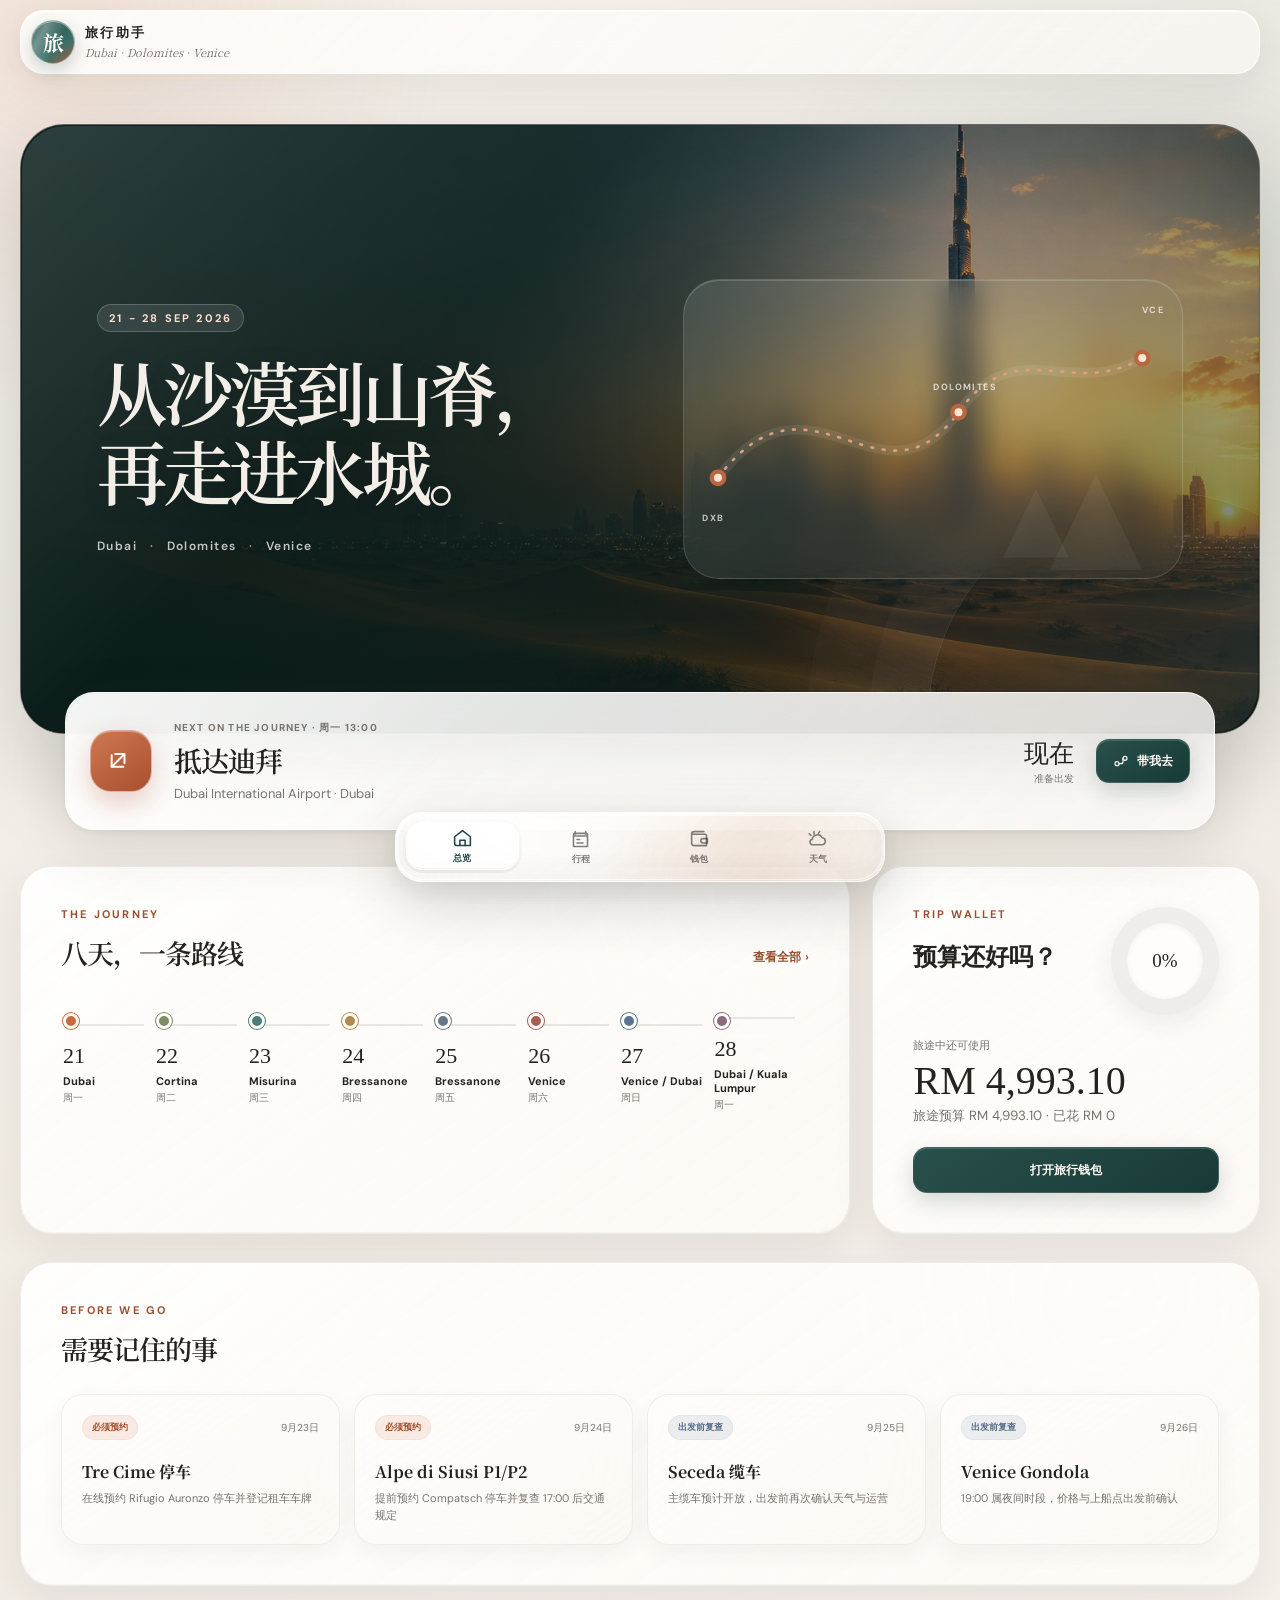
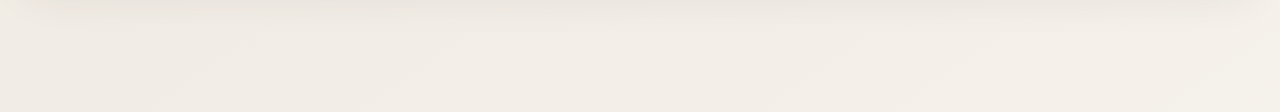
==== via26/index.html @ ea941405 "Add liquid glass app shell for travel PWA" ====
<!doctype html>
<html lang="zh-Hans">
  <head>
    <meta charset="UTF-8" />
    <meta name="viewport" content="width=device-width, initial-scale=1.0, viewport-fit=cover" />
    <meta name="theme-color" content="#f3efe8" />
    <meta name="apple-mobile-web-app-capable" content="yes" />
    <meta name="apple-mobile-web-app-status-bar-style" content="black-translucent" />
    <meta name="apple-mobile-web-app-title" content="旅行助手" />
    <meta name="description" content="Dubai, Dolomites 与 Venice 的私人旅行助手。" />
    <link rel="manifest" href="./manifest.webmanifest" />
    <link rel="icon" href="./icon.svg" type="image/svg+xml" />
    <link rel="icon" href="./icon-192.png" sizes="192x192" type="image/png" />
    <link rel="apple-touch-icon" sizes="180x180" href="./apple-touch-icon.png" />
    <link rel="stylesheet" href="./styles.css" />
    <link rel="stylesheet" href="./ios27.css" />
    <title>Dubai-Dolomites-Venice 旅行助手</title>
  </head>
  <body>
    <div class="app-shell">
      <header class="topbar">
        <a class="brand" href="#home" aria-label="旅行助手首页">
          <span class="brand-mark">旅</span>
          <span>
            <strong>旅行助手</strong>
            <small>Dubai · Dolomites · Venice</small>
          </span>
        </a>
      </header>

      <main id="app">
        <section class="view is-active" data-view="home" aria-label="旅行总览">
          <div class="hero">
            <div class="hero-scenes" aria-hidden="true">
              <span class="hero-scene scene-dubai"></span>
              <span class="hero-scene scene-dolomites"></span>
              <span class="hero-scene scene-venice"></span>
            </div>
            <div class="hero-copy">
              <p class="eyebrow">21 - 28 SEP 2026</p>
              <h1>从沙漠到山脊，<br />再走进水城。</h1>
              <p class="hero-note">Dubai <span>·</span> Dolomites <span>·</span> Venice</p>
            </div>
            <div class="route-art" aria-hidden="true">
              <span class="route-label route-label-dxb">DXB</span>
              <span class="route-label route-label-dol">DOLOMITES</span>
              <span class="route-label route-label-vce">VCE</span>
              <svg viewBox="0 0 520 240" role="img">
                <path class="route-path-shadow" d="M18 175 C122 36 202 222 289 101 C355 9 414 88 496 40" />
                <path class="route-path" d="M18 175 C122 36 202 222 289 101 C355 9 414 88 496 40" />
                <circle cx="18" cy="175" r="7" />
                <circle cx="289" cy="101" r="7" />
                <circle cx="496" cy="40" r="7" />
              </svg>
              <span class="route-mountain mountain-one"></span>
              <span class="route-mountain mountain-two"></span>
            </div>
          </div>

          <section class="next-card" id="next-card"></section>

          <div class="overview-grid">
            <section class="panel journey-panel">
              <div class="section-heading">
                <div>
                  <p class="eyebrow">THE JOURNEY</p>
                  <h2>八天，一条路线</h2>
                </div>
                <button class="text-button" data-go="itinerary" type="button">查看全部</button>
              </div>
              <div class="journey-strip" id="journey-strip"></div>
            </section>

            <section class="panel budget-glance" id="budget-glance"></section>
          </div>

          <section class="panel reminders-panel">
            <div class="section-heading">
              <div>
                <p class="eyebrow">BEFORE WE GO</p>
                <h2>需要记住的事</h2>
              </div>
            </div>
            <div class="reminder-list" id="reminder-list"></div>
          </section>
        </section>

        <section class="view" data-view="itinerary" aria-label="每日行程">
          <div class="page-intro">
            <div>
              <p class="eyebrow">ITINERARY</p>
              <h1>每日行程</h1>
              <p>展开查看细节，按住 <span class="inline-handle">⠿</span> 上下拖动即可调整当天顺序。</p>
            </div>
            <button class="primary-button" id="add-plan-button" type="button">
              <span>+</span> 新增行程
            </button>
          </div>
          <div class="day-list" id="day-list"></div>
        </section>

        <section class="view" data-view="wallet" aria-label="旅行花费">
          <div class="page-intro">
            <div>
              <p class="eyebrow">TRIP WALLET</p>
              <h1>花费与预算</h1>
              <p>每一笔都记下来，知道钱花去了哪里，也不用让数字打扰旅行。</p>
            </div>
            <button class="primary-button" id="add-expense-button" type="button">
              <span>+</span> 记一笔
            </button>
          </div>
          <div id="wallet-content"></div>
        </section>

        <section class="view" data-view="weather" aria-label="天气">
          <div class="page-intro">
            <div>
              <p class="eyebrow">WEATHER WINDOW</p>
              <h1>沿途天气</h1>
              <p>显示当地实时天气；旅行日准确预报会在进入预报范围后自动出现。</p>
            </div>
            <button class="secondary-button" id="refresh-weather-button" type="button">
              <svg viewBox="0 0 24 24" aria-hidden="true"><path d="M20 11a8 8 0 1 0-2.34 5.66M20 4v7h-7" /></svg>
              刷新天气
            </button>
          </div>
          <div class="weather-hero panel" id="weather-hero"></div>
          <div class="weather-grid" id="weather-grid"></div>
          <p class="weather-source">天气资料由 Open-Meteo 提供。旅行日期仍在长期预报范围外时，仅显示当地现在天气及九月常见温度参考。</p>
        </section>
      </main>

      <nav class="bottom-nav" aria-label="主要页面">
        <button class="nav-item is-active" data-nav="home" type="button">
          <svg viewBox="0 0 24 24" aria-hidden="true"><path d="m3 10 9-7 9 7v10H6a3 3 0 0 1-3-3Z" /><path d="M9 20v-6h6v6" /></svg>
          <span>总览</span>
        </button>
        <button class="nav-item" data-nav="itinerary" type="button">
          <svg viewBox="0 0 24 24" aria-hidden="true"><path d="M6 3v3M18 3v3M4 8h16M5 5h14a1 1 0 0 1 1 1v14H4V6a1 1 0 0 1 1-1Z" /><path d="M8 12h3M8 16h7" /></svg>
          <span>行程</span>
        </button>
        <button class="nav-item" data-nav="wallet" type="button">
          <svg viewBox="0 0 24 24" aria-hidden="true"><path d="M4 6h14a2 2 0 0 1 2 2v11H6a3 3 0 0 1-3-3V6a3 3 0 0 1 3-3h11" /><path d="M16 11h5v5h-5a2.5 2.5 0 0 1 0-5Z" /></svg>
          <span>钱包</span>
        </button>
        <button class="nav-item" data-nav="weather" type="button">
          <svg viewBox="0 0 24 24" aria-hidden="true"><path d="M7 18h10a4 4 0 0 0 .35-7.98A6 6 0 0 0 6 12a3 3 0 0 0 1 6Z" /><path d="M8 6V3M4.5 7.5 2.5 5.5M13 5l1.5-2" /></svg>
          <span>天气</span>
        </button>
      </nav>
    </div>

    <dialog class="modal" id="plan-modal">
      <form method="dialog" id="plan-form">
        <div class="modal-header">
          <div>
            <p class="eyebrow">PLAN</p>
            <h2 id="plan-modal-title">新增行程</h2>
          </div>
          <button class="close-button" value="cancel" type="submit" formnovalidate aria-label="关闭">×</button>
        </div>
        <input type="hidden" name="itemId" />
        <label>日期
          <select name="dayId" id="plan-day-select" required></select>
        </label>
        <div class="form-row">
          <label>时间
            <input name="time" placeholder="例如 14:30" required />
          </label>
          <label>状态
            <select name="status">
              <option>当天确认</option>
              <option>已确认</option>
              <option>必须预约</option>
              <option>出发前复查</option>
              <option>天气相关</option>
              <option>可选</option>
            </select>
          </label>
        </div>
        <label>行程名称
          <input name="title" placeholder="例如 山景午餐" required />
        </label>
        <label>地点
          <input name="location" placeholder="用于 Apple Maps 搜索" required />
        </label>
        <label>备注
          <textarea name="detail" rows="3" placeholder="需要记住的细节"></textarea>
        </label>
        <div class="modal-actions">
          <button class="danger-text" id="delete-plan-button" type="button" hidden>删除</button>
          <span class="modal-spacer"></span>
          <button class="secondary-button" value="cancel" type="submit" formnovalidate>取消</button>
          <button class="primary-button" value="default" type="submit">保存行程</button>
        </div>
      </form>
    </dialog>

    <dialog class="modal" id="expense-modal">
      <form method="dialog" id="expense-form">
        <div class="modal-header">
          <div>
            <p class="eyebrow">NEW EXPENSE</p>
            <h2>记一笔花费</h2>
          </div>
          <button class="close-button" value="cancel" type="submit" formnovalidate aria-label="关闭">×</button>
        </div>
        <div class="amount-field">
          <span>RM</span>
          <input name="amount" inputmode="decimal" type="number" min="0.01" step="0.01" placeholder="0.00" required />
        </div>
        <label>类别
          <select name="category" id="expense-category" required></select>
          <small class="form-hint" id="expense-budget-hint"></small>
        </label>
        <label>日期
          <input name="date" type="date" required />
        </label>
        <label>说明
          <input name="note" placeholder="例如 威尼斯晚餐" required />
        </label>
        <div class="modal-actions">
          <span class="modal-spacer"></span>
          <button class="secondary-button" value="cancel" type="submit" formnovalidate>取消</button>
          <button class="primary-button" value="default" type="submit">保存花费</button>
        </div>
      </form>
    </dialog>

    <div class="toast" id="toast" role="status" aria-live="polite"></div>
    <script type="module" src="./app.js"></script>
  </body>
</html>
---- via26/styles.css ----
@import url("https://fonts.googleapis.com/css2?family=DM+Sans:wght@400;500;600;700&family=Noto+Serif+SC:wght@500;600;700&display=swap");

:root {
  color-scheme: light;
  --ink: #173f3a;
  --ink-2: #31534e;
  --paper: #f4f0e7;
  --paper-deep: #e9e1d4;
  --card: rgba(255, 253, 248, 0.9);
  --white: #fffdf8;
  --muted: #7c817c;
  --line: rgba(23, 63, 58, 0.12);
  --orange: #d47745;
  --orange-dark: #b95d31;
  --sage: #8f9d87;
  --blue: #677f9e;
  --shadow: 0 18px 50px rgba(55, 48, 38, 0.09);
  --shadow-soft: 0 8px 28px rgba(55, 48, 38, 0.07);
  --radius-lg: 30px;
  --radius-md: 22px;
  --radius-sm: 14px;
  --safe-bottom: env(safe-area-inset-bottom, 0px);
  --scene-dubai-image: url("./assets/dubai-city-desert.jpg");
  --scene-dolomites-image: url("./assets/dolomites-meadow.jpg");
  --scene-venice-image: url("./assets/venice-gondola.jpg");
}

* {
  box-sizing: border-box;
}

html {
  scroll-behavior: smooth;
  overflow-x: hidden;
}

body {
  margin: 0;
  min-width: 320px;
  overflow-x: hidden;
  color: var(--ink);
  background:
    radial-gradient(circle at 8% 4%, rgba(212, 119, 69, 0.08), transparent 28rem),
    radial-gradient(circle at 92% 12%, rgba(103, 127, 158, 0.08), transparent 26rem),
    var(--paper);
  font-family: "DM Sans", -apple-system, BlinkMacSystemFont, "Segoe UI", sans-serif;
  -webkit-font-smoothing: antialiased;
}

button,
input,
select,
textarea {
  font: inherit;
}

button,
a {
  -webkit-tap-highlight-color: transparent;
}

button {
  color: inherit;
}

svg {
  display: block;
}

.app-shell {
  min-height: 100vh;
}

.topbar {
  position: sticky;
  z-index: 50;
  top: 0;
  display: flex;
  align-items: center;
  justify-content: space-between;
  min-height: 82px;
  padding: 14px clamp(20px, 4vw, 68px);
  border-bottom: 1px solid rgba(23, 63, 58, 0.08);
  background: rgba(244, 240, 231, 0.86);
  backdrop-filter: blur(18px);
}

.brand {
  display: inline-flex;
  align-items: center;
  color: var(--ink);
  text-decoration: none;
  gap: 12px;
}

.brand-mark {
  display: grid;
  width: 42px;
  height: 42px;
  place-items: center;
  border-radius: 50%;
  color: var(--paper);
  background: var(--ink);
  font-family: Georgia, serif;
  font-size: 21px;
  font-weight: 700;
}

.brand strong,
.brand small {
  display: block;
}

.brand strong {
  letter-spacing: 0.16em;
  font-size: 14px;
}

.brand small {
  margin-top: 2px;
  color: var(--muted);
  font-family: Georgia, "Noto Serif SC", serif;
  font-size: 11px;
  font-style: italic;
}

.icon-button,
.close-button {
  display: grid;
  border: 1px solid var(--line);
  background: rgba(255, 255, 255, 0.5);
  cursor: pointer;
  place-items: center;
}

.icon-button {
  width: 40px;
  height: 40px;
  border-radius: 50%;
}

.icon-button svg {
  width: 19px;
  fill: none;
  stroke: currentColor;
  stroke-linecap: round;
  stroke-linejoin: round;
  stroke-width: 1.8;
}

main {
  width: min(1280px, calc(100% - 40px));
  margin: 0 auto;
  padding: clamp(28px, 5vw, 70px) 0 120px;
}

.view {
  display: none;
  animation: fade-in 0.34s ease both;
}

.view.is-active {
  display: block;
}

@keyframes fade-in {
  from {
    opacity: 0;
    transform: translateY(5px);
  }
}

.hero {
  position: relative;
  display: grid;
  overflow: hidden;
  min-height: 360px;
  padding: clamp(38px, 6vw, 78px);
  border-radius: 38px;
  color: var(--paper);
  background: var(--ink);
  box-shadow: 0 24px 70px rgba(23, 63, 58, 0.19);
  grid-template-columns: 1.05fr 0.95fr;
}

.hero-scenes {
  position: absolute;
  z-index: 0;
  inset: 0;
}

.hero-scenes::after {
  position: absolute;
  z-index: 4;
  inset: 0;
  background:
    linear-gradient(90deg, rgba(8, 35, 32, 0.95) 0%, rgba(8, 35, 32, 0.78) 43%, rgba(8, 35, 32, 0.26) 74%, rgba(8, 35, 32, 0.42) 100%),
    linear-gradient(0deg, rgba(8, 35, 32, 0.44), transparent 48%);
  content: "";
}

.hero-scene {
  position: absolute;
  inset: 0;
  opacity: 0;
  background-position: center;
  background-size: cover;
  animation: hero-scene-cycle 21s infinite;
  transform: scale(1.015);
}

.hero-scene::after {
  position: absolute;
  inset: 0;
  background: rgba(18, 58, 52, 0.12);
  content: "";
}

.scene-dubai {
  opacity: 1;
  background-image: var(--scene-dubai-image);
  animation-delay: 0s;
}

.scene-dolomites {
  background-image: var(--scene-dolomites-image);
  animation-delay: 7s;
}

.scene-venice {
  background-image: var(--scene-venice-image);
  animation-delay: 14s;
}

@keyframes hero-scene-cycle {
  0%,
  28% {
    opacity: 1;
    transform: scale(1.015);
  }

  33%,
  95% {
    opacity: 0;
    transform: scale(1.055);
  }

  100% {
    opacity: 1;
    transform: scale(1.015);
  }
}

.hero::after {
  position: absolute;
  right: -120px;
  bottom: -190px;
  width: 460px;
  height: 460px;
  border: 1px solid rgba(255, 255, 255, 0.07);
  border-radius: 50%;
  box-shadow:
    0 0 0 58px rgba(255, 255, 255, 0.025),
    0 0 0 120px rgba(255, 255, 255, 0.018);
  content: "";
}

.hero-copy {
  position: relative;
  z-index: 2;
  align-self: center;
}

.eyebrow {
  margin: 0 0 12px;
  color: var(--orange);
  letter-spacing: 0.18em;
  font-size: 11px;
  font-weight: 700;
}

.hero .eyebrow {
  color: #e7a278;
}

.hero h1 {
  max-width: 610px;
  margin: 0;
  font-family: "Noto Serif SC", Georgia, serif;
  font-size: clamp(40px, 5vw, 66px);
  font-weight: 600;
  letter-spacing: -0.045em;
  line-height: 1.18;
}

.hero-note {
  margin: 25px 0 0;
  color: rgba(255, 253, 248, 0.65);
  letter-spacing: 0.08em;
  font-size: 12px;
  font-weight: 600;
}

.hero-note span {
  margin: 0 8px;
  color: #e7a278;
}

.route-art {
  position: relative;
  z-index: 2;
  align-self: center;
  min-height: 250px;
}

.route-art svg {
  position: absolute;
  inset: 0;
  width: 100%;
  height: 100%;
  overflow: visible;
}

.route-path-shadow,
.route-path {
  fill: none;
  stroke-linecap: round;
}

.route-path-shadow {
  stroke: rgba(255, 255, 255, 0.08);
  stroke-width: 11;
}

.route-path {
  stroke: #dda07a;
  stroke-dasharray: 2 11;
  stroke-width: 3;
}

.route-art circle {
  fill: #f7e6d5;
  stroke: var(--orange);
  stroke-width: 5;
}

.route-label {
  position: absolute;
  z-index: 3;
  color: rgba(255, 253, 248, 0.72);
  letter-spacing: 0.16em;
  font-size: 9px;
  font-weight: 700;
}

.route-label-dxb {
  bottom: 16%;
  left: 0;
}

.route-label-dol {
  top: 32%;
  left: 49%;
}

.route-label-vce {
  top: 5%;
  right: 0;
}

.route-mountain {
  position: absolute;
  bottom: 8px;
  display: block;
  width: 0;
  height: 0;
  border-right: 46px solid transparent;
  border-bottom: 96px solid rgba(255, 255, 255, 0.05);
  border-left: 46px solid transparent;
}

.mountain-one {
  right: 40px;
}

.mountain-two {
  right: 100px;
  bottom: 7px;
  transform: scale(0.72);
}

.next-card {
  position: relative;
  z-index: 4;
  display: grid;
  width: calc(100% - clamp(30px, 7vw, 90px));
  min-height: 128px;
  margin: -34px auto 36px;
  padding: 24px 28px;
  border: 1px solid rgba(255, 255, 255, 0.72);
  border-radius: var(--radius-md);
  background: rgba(255, 253, 248, 0.92);
  box-shadow: var(--shadow);
  backdrop-filter: blur(18px);
  grid-template-columns: auto 1fr auto;
  align-items: center;
  gap: 22px;
}

.next-icon {
  display: grid;
  width: 62px;
  height: 62px;
  border-radius: 20px;
  color: var(--white);
  background: var(--orange);
  box-shadow: 0 10px 24px rgba(212, 119, 69, 0.27);
  place-items: center;
}

.next-icon svg {
  width: 28px;
  fill: none;
  stroke: currentColor;
  stroke-linecap: round;
  stroke-linejoin: round;
  stroke-width: 1.7;
}

.next-copy small {
  display: block;
  margin-bottom: 5px;
  color: var(--muted);
  letter-spacing: 0.12em;
  font-size: 10px;
  font-weight: 700;
}

.next-copy h2 {
  margin: 0 0 5px;
  font-family: "Noto Serif SC", Georgia, serif;
  font-size: clamp(20px, 3vw, 28px);
  font-weight: 600;
}

.next-copy p {
  margin: 0;
  color: var(--muted);
  font-size: 13px;
}

.next-meta {
  display: flex;
  align-items: center;
  gap: 22px;
}

.countdown {
  text-align: right;
}

.countdown strong,
.countdown span {
  display: block;
}

.countdown strong {
  font-family: Georgia, serif;
  font-size: 25px;
  font-weight: 500;
}

.countdown span {
  margin-top: 2px;
  color: var(--muted);
  font-size: 10px;
}

.map-button {
  display: inline-flex;
  min-height: 44px;
  padding: 0 16px;
  border: 0;
  border-radius: 13px;
  color: var(--paper);
  background: var(--ink);
  text-decoration: none;
  align-items: center;
  justify-content: center;
  gap: 8px;
  font-size: 12px;
  font-weight: 700;
}

.map-button svg {
  width: 16px;
  fill: none;
  stroke: currentColor;
  stroke-linecap: round;
  stroke-linejoin: round;
  stroke-width: 1.8;
}

.overview-grid {
  display: grid;
  margin-bottom: 28px;
  grid-template-columns: minmax(0, 1.5fr) minmax(320px, 0.7fr);
  gap: 28px;
}

.panel {
  border: 1px solid rgba(23, 63, 58, 0.08);
  border-radius: var(--radius-lg);
  background: var(--card);
  box-shadow: var(--shadow-soft);
}

.journey-panel,
.budget-glance,
.reminders-panel {
  padding: clamp(24px, 4vw, 38px);
}

.section-heading {
  display: flex;
  align-items: end;
  justify-content: space-between;
  margin-bottom: 26px;
  gap: 18px;
}

.section-heading h2,
.page-intro h1,
.modal h2 {
  margin: 0;
  font-family: "Noto Serif SC", Georgia, serif;
  font-weight: 600;
  letter-spacing: -0.025em;
}

.section-heading h2 {
  font-size: 25px;
}

.text-button {
  padding: 6px 0;
  border: 0;
  border-bottom: 1px solid currentColor;
  color: var(--orange-dark);
  background: transparent;
  cursor: pointer;
  font-size: 12px;
  font-weight: 700;
}

.journey-strip {
  display: grid;
  overflow-x: auto;
  padding: 3px 2px 10px;
  grid-template-columns: repeat(8, minmax(92px, 1fr));
  scrollbar-width: none;
}

.journey-strip::-webkit-scrollbar {
  display: none;
}

.journey-day {
  position: relative;
  min-width: 92px;
  padding: 0 12px 0 0;
  border: 0;
  color: var(--ink);
  background: none;
  cursor: pointer;
  text-align: left;
}

.journey-day::before {
  display: block;
  width: 100%;
  height: 2px;
  margin: 16px 0 17px;
  background: var(--line);
  content: "";
}

.journey-day::after {
  position: absolute;
  top: 12px;
  left: 0;
  width: 10px;
  height: 10px;
  border: 3px solid var(--white);
  border-radius: 50%;
  background: var(--day-accent);
  box-shadow: 0 0 0 1px var(--day-accent);
  content: "";
}

.journey-day strong,
.journey-day span,
.journey-day small {
  display: block;
}

.journey-day strong {
  margin-bottom: 5px;
  font-family: Georgia, serif;
  font-size: 22px;
  font-weight: 500;
}

.journey-day span {
  font-size: 11px;
  font-weight: 700;
}

.journey-day small {
  margin-top: 3px;
  color: var(--muted);
  font-size: 10px;
}

.budget-glance {
  display: flex;
  flex-direction: column;
  justify-content: space-between;
}

.budget-top {
  display: flex;
  align-items: flex-start;
  justify-content: space-between;
  gap: 15px;
}

.budget-ring {
  --progress: 0deg;
  display: grid;
  width: 108px;
  height: 108px;
  flex: 0 0 auto;
  border-radius: 50%;
  background: conic-gradient(var(--orange) var(--progress), rgba(23, 63, 58, 0.08) 0);
  place-items: center;
}

.budget-ring::before {
  width: 76px;
  height: 76px;
  border-radius: 50%;
  background: var(--white);
  content: "";
  grid-area: 1 / 1;
}

.budget-ring span {
  z-index: 1;
  grid-area: 1 / 1;
  font-family: Georgia, serif;
  font-size: 19px;
}

.budget-number {
  margin-top: 18px;
}

.budget-number span {
  color: var(--muted);
  font-size: 11px;
}

.budget-number strong {
  display: block;
  margin-top: 3px;
  font-family: Georgia, serif;
  font-size: clamp(27px, 4vw, 40px);
  font-weight: 500;
}

.budget-number small {
  color: var(--muted);
}

.budget-glance .primary-button {
  width: 100%;
  margin-top: 22px;
}

.reminder-list {
  display: grid;
  grid-template-columns: repeat(4, 1fr);
  gap: 14px;
}

.reminder {
  min-height: 150px;
  padding: 20px;
  border: 1px solid var(--line);
  border-radius: 18px;
  background: rgba(255, 255, 255, 0.42);
}

.reminder-top {
  display: flex;
  align-items: center;
  justify-content: space-between;
  margin-bottom: 20px;
  gap: 8px;
}

.reminder-date {
  color: var(--muted);
  font-size: 10px;
}

.status {
  display: inline-flex;
  min-height: 23px;
  padding: 0 8px;
  border-radius: 999px;
  color: var(--ink-2);
  background: rgba(101, 127, 118, 0.12);
  align-items: center;
  font-size: 9px;
  font-weight: 700;
  white-space: nowrap;
}

.status[data-status="必须预约"] {
  color: #a64f2b;
  background: rgba(212, 119, 69, 0.13);
}

.status[data-status="出发前复查"],
.status[data-status="天气相关"] {
  color: #576c88;
  background: rgba(103, 127, 158, 0.12);
}

.status[data-status="可选"] {
  color: #77736b;
  background: rgba(126, 123, 114, 0.12);
}

.status[data-status="执行调整"] {
  color: #775c2e;
  background: rgba(183, 149, 87, 0.16);
}

.reminder h3 {
  margin: 0 0 7px;
  font-family: "Noto Serif SC", Georgia, serif;
  font-size: 16px;
}

.reminder p {
  margin: 0;
  color: var(--muted);
  font-size: 11px;
  line-height: 1.55;
}

.page-intro {
  display: flex;
  align-items: end;
  justify-content: space-between;
  margin: 5px 0 34px;
  gap: 24px;
}

.page-intro h1 {
  margin-bottom: 10px;
  font-size: clamp(36px, 5vw, 58px);
}

.page-intro p:not(.eyebrow) {
  max-width: 680px;
  margin: 0;
  color: var(--muted);
  line-height: 1.65;
}

.inline-handle {
  display: inline-block;
  color: var(--orange);
  font-weight: 700;
}

.primary-button,
.secondary-button {
  display: inline-flex;
  min-height: 46px;
  padding: 0 18px;
  border-radius: 14px;
  cursor: pointer;
  align-items: center;
  justify-content: center;
  gap: 8px;
  font-size: 12px;
  font-weight: 700;
}

.primary-button {
  border: 1px solid var(--ink);
  color: var(--paper);
  background: var(--ink);
}

.primary-button:hover {
  background: #0e332f;
}

.secondary-button {
  border: 1px solid var(--line);
  color: var(--ink);
  background: rgba(255, 255, 255, 0.56);
}

.secondary-button svg {
  width: 17px;
  fill: none;
  stroke: currentColor;
  stroke-linecap: round;
  stroke-linejoin: round;
  stroke-width: 1.7;
}

.day-list {
  display: grid;
  gap: 18px;
}

.day-card {
  overflow: hidden;
  border: 1px solid rgba(23, 63, 58, 0.09);
  border-radius: 26px;
  background: var(--card);
  box-shadow: var(--shadow-soft);
}

.day-summary {
  position: relative;
  overflow: hidden;
  display: grid;
  width: 100%;
  min-height: 118px;
  padding: 22px 26px;
  border: 0;
  color: var(--ink);
  background: transparent;
  cursor: pointer;
  text-align: left;
  grid-template-columns: auto 1fr auto;
  align-items: center;
  gap: 20px;
}

.day-summary.has-image {
  color: var(--white);
  background-color: var(--ink);
  background-image:
    linear-gradient(90deg, rgba(10, 38, 35, 0.93) 0%, rgba(10, 38, 35, 0.7) 55%, rgba(10, 38, 35, 0.28) 100%),
    var(--day-image);
  background-position: center, var(--day-position);
  background-size: cover;
}

.day-summary.has-image::after {
  position: absolute;
  inset: 0;
  border: 1px solid rgba(255, 255, 255, 0.12);
  border-radius: inherit;
  content: "";
  pointer-events: none;
}

.day-summary.has-image > * {
  position: relative;
  z-index: 1;
}

.day-summary.has-image .day-title span,
.day-summary.has-image .day-weather {
  color: rgba(255, 255, 255, 0.72);
}

.day-summary.has-image .day-weather svg {
  stroke: #f1c29f;
}

.day-summary.has-image .chevron {
  border-color: rgba(255, 255, 255, 0.34);
  background: rgba(7, 31, 29, 0.24);
  backdrop-filter: blur(8px);
}

.day-summary.has-image .chevron::before {
  border-color: var(--white);
}

.scene-name {
  display: none;
  color: rgba(255, 255, 255, 0.6);
  letter-spacing: 0.14em;
  font-size: 8px;
  font-weight: 700;
  text-transform: uppercase;
}

.day-number {
  display: grid;
  width: 66px;
  height: 66px;
  border-radius: 20px;
  color: var(--white);
  background: var(--day-accent);
  place-items: center;
}

.day-number span,
.day-number small {
  display: block;
  text-align: center;
}

.day-number span {
  font-family: Georgia, serif;
  font-size: 24px;
  line-height: 1;
}

.day-number small {
  margin-top: 5px;
  color: rgba(255, 255, 255, 0.74);
  font-size: 8px;
  font-weight: 700;
  letter-spacing: 0.08em;
}

.day-title strong {
  display: block;
  margin-bottom: 5px;
  font-family: "Noto Serif SC", Georgia, serif;
  font-size: 21px;
  font-weight: 600;
}

.day-title span {
  color: var(--muted);
  font-size: 12px;
}

.day-summary-meta {
  display: flex;
  align-items: center;
  gap: 16px;
}

.day-weather {
  display: inline-flex;
  align-items: center;
  color: var(--muted);
  gap: 7px;
  font-size: 11px;
}

.day-weather svg {
  width: 19px;
  fill: none;
  stroke: var(--blue);
  stroke-linecap: round;
  stroke-linejoin: round;
  stroke-width: 1.6;
}

.chevron {
  width: 34px;
  height: 34px;
  border: 1px solid var(--line);
  border-radius: 50%;
  transition: transform 0.25s ease;
}

.chevron::before {
  display: block;
  width: 8px;
  height: 8px;
  margin: 10px auto 0;
  transform: rotate(45deg);
  border-right: 1.8px solid var(--ink);
  border-bottom: 1.8px solid var(--ink);
  content: "";
}

.day-card.is-open .chevron {
  transform: rotate(180deg);
}

.day-content {
  display: none;
  padding: 0 26px 28px;
}

.day-card.is-open .day-content {
  display: block;
  animation: unfold 0.3s ease both;
}

@keyframes unfold {
  from {
    opacity: 0;
    transform: translateY(-8px);
  }
}

.day-meta-bar {
  display: flex;
  padding: 15px 18px;
  border-top: 1px solid var(--line);
  border-bottom: 1px solid var(--line);
  color: var(--muted);
  align-items: center;
  justify-content: space-between;
  gap: 14px;
  font-size: 11px;
}

.day-meta-bar span {
  display: inline-flex;
  align-items: center;
  gap: 7px;
}

.day-meta-bar svg {
  width: 15px;
  fill: none;
  stroke: currentColor;
  stroke-linecap: round;
  stroke-linejoin: round;
  stroke-width: 1.7;
}

.timeline {
  padding: 18px 0 0;
}

.timeline-item {
  position: relative;
  display: grid;
  min-height: 90px;
  padding: 10px 0;
  border-radius: 16px;
  transition:
    transform 0.18s ease,
    background 0.18s ease,
    box-shadow 0.18s ease;
  grid-template-columns: 72px 20px 1fr auto;
  align-items: start;
  gap: 13px;
}

.timeline-item::after {
  position: absolute;
  top: 37px;
  bottom: -18px;
  left: 94px;
  width: 1px;
  background: var(--line);
  content: "";
}

.timeline-item:last-child::after {
  display: none;
}

.timeline-item.is-dragging {
  z-index: 20;
  background: var(--white);
  box-shadow: 0 15px 35px rgba(40, 45, 40, 0.14);
}

.timeline-item.is-complete {
  opacity: 0.55;
}

.timeline-item.is-complete .item-copy h3 {
  text-decoration: line-through;
}

.item-time {
  padding-top: 6px;
  color: var(--ink);
  font-family: Georgia, serif;
  font-size: 12px;
  line-height: 1.25;
  text-align: right;
}

.item-dot {
  position: relative;
  z-index: 2;
  display: grid;
  width: 20px;
  height: 20px;
  margin-top: 2px;
  border: 4px solid var(--white);
  border-radius: 50%;
  background: var(--day-accent);
  box-shadow: 0 0 0 1px var(--day-accent);
  cursor: pointer;
  place-items: center;
}

.is-complete .item-dot::after {
  width: 7px;
  height: 4px;
  transform: translateY(-1px) rotate(-45deg);
  border-bottom: 1.5px solid white;
  border-left: 1.5px solid white;
  content: "";
}

.item-copy {
  min-width: 0;
  padding: 2px 8px 0 0;
}

.item-heading {
  display: flex;
  flex-wrap: wrap;
  align-items: center;
  gap: 8px;
}

.item-copy h3 {
  margin: 0;
  font-size: 14px;
  font-weight: 700;
}

.item-location {
  display: block;
  margin: 4px 0 6px;
  color: var(--orange-dark);
  font-size: 10px;
  font-weight: 600;
}

.item-copy p {
  margin: 0;
  color: var(--muted);
  font-size: 11px;
  line-height: 1.55;
}

.item-actions {
  display: flex;
  align-items: center;
  gap: 4px;
}

.mini-button,
.drag-handle {
  display: grid;
  width: 34px;
  height: 34px;
  border: 0;
  border-radius: 10px;
  color: var(--muted);
  background: transparent;
  cursor: pointer;
  place-items: center;
}

.mini-button:hover,
.drag-handle:hover {
  color: var(--ink);
  background: rgba(23, 63, 58, 0.06);
}

.mini-button svg {
  width: 16px;
  fill: none;
  stroke: currentColor;
  stroke-linecap: round;
  stroke-linejoin: round;
  stroke-width: 1.7;
}

.drag-handle {
  touch-action: none;
  cursor: grab;
  font-size: 21px;
  line-height: 1;
}

.drag-handle:active {
  cursor: grabbing;
}

.wallet-summary {
  display: grid;
  margin-bottom: 26px;
  grid-template-columns: repeat(4, minmax(0, 1fr));
  gap: 18px;
}

.wallet-stat {
  min-height: 170px;
  padding: 27px;
  border-radius: var(--radius-md);
  color: var(--paper);
  background: var(--ink);
  box-shadow: var(--shadow-soft);
}

.wallet-stat:nth-child(2) {
  color: var(--ink);
  background: var(--white);
}

.wallet-stat:nth-child(3) {
  color: var(--ink);
  background: #e8d8c6;
}

.wallet-stat:nth-child(4) {
  color: var(--paper);
  background: #4c7b78;
}

.wallet-stat span,
.wallet-stat small {
  display: block;
}

.wallet-stat span {
  margin-bottom: 28px;
  color: currentColor;
  opacity: 0.67;
  letter-spacing: 0.12em;
  font-size: 10px;
  font-weight: 700;
}

.wallet-stat strong {
  display: block;
  margin-bottom: 6px;
  font-family: Georgia, serif;
  font-size: clamp(29px, 4vw, 43px);
  font-weight: 500;
}

.wallet-stat small {
  opacity: 0.65;
  font-size: 11px;
}

.wallet-grid {
  display: grid;
  grid-template-columns: minmax(0, 1.05fr) minmax(360px, 0.95fr);
  gap: 26px;
}

.budget-panel,
.expense-panel {
  padding: clamp(24px, 4vw, 34px);
}

.budget-category-list {
  display: grid;
  gap: 22px;
}

.budget-category-header {
  display: flex;
  align-items: center;
  justify-content: space-between;
  margin-bottom: 9px;
  gap: 12px;
}

.budget-category-header strong {
  font-size: 12px;
}

.budget-category-header span {
  color: var(--muted);
  font-size: 11px;
}

.budget-category-numbers {
  display: flex;
  margin-bottom: 9px;
  color: var(--muted);
  justify-content: space-between;
  gap: 12px;
  font-size: 10px;
}

.budget-category-numbers strong {
  color: var(--ink);
  font-size: 11px;
}

.budget-category-numbers .is-over,
.budget-category-numbers .is-over strong {
  color: #b34f32;
}

.budget-track {
  overflow: hidden;
  height: 8px;
  border-radius: 999px;
  background: rgba(23, 63, 58, 0.07);
}

.budget-fill {
  height: 100%;
  border-radius: inherit;
  background: var(--category-color);
}

.budget-over {
  margin: 7px 0 0;
  color: #b34f32;
  font-size: 10px;
}

.category-expense-button {
  margin-top: 10px;
  padding: 0;
  border: 0;
  color: var(--green);
  background: transparent;
  cursor: pointer;
  font-size: 10px;
  font-weight: 700;
}

.category-expense-button:hover {
  color: var(--terracotta);
}

.expense-list {
  display: grid;
  gap: 10px;
}

.expense-sections {
  display: grid;
  gap: 22px;
}

.expense-section {
  min-width: 0;
}

.expense-section + .expense-section {
  padding-top: 20px;
  border-top: 1px solid var(--line);
}

.expense-section-heading {
  display: flex;
  align-items: flex-end;
  justify-content: space-between;
  margin-bottom: 10px;
  gap: 14px;
}

.expense-section-heading span,
.expense-section-heading strong {
  display: block;
}

.expense-section-heading span {
  margin-bottom: 5px;
  color: var(--muted);
  letter-spacing: 0.12em;
  font-size: 9px;
  font-weight: 800;
}

.expense-section-heading strong {
  font-size: 13px;
}

.expense-section-heading em {
  color: var(--terracotta);
  font-family: Georgia, serif;
  font-size: 18px;
  font-style: normal;
  white-space: nowrap;
}

.expense-row {
  display: grid;
  padding: 13px 0;
  border-bottom: 1px solid var(--line);
  grid-template-columns: auto 1fr auto auto;
  align-items: center;
  gap: 12px;
}

.expense-row:last-child {
  border-bottom: 0;
}

.expense-category-dot {
  width: 11px;
  height: 11px;
  border-radius: 50%;
  background: var(--category-color);
}

.expense-copy strong,
.expense-copy span {
  display: block;
}

.expense-copy strong {
  margin-bottom: 3px;
  font-size: 12px;
}

.expense-copy span {
  color: var(--muted);
  font-size: 10px;
}

.expense-amount {
  font-family: Georgia, serif;
  font-size: 15px;
}

.delete-expense {
  width: 30px;
  height: 30px;
  border: 0;
  border-radius: 9px;
  color: var(--muted);
  background: transparent;
  cursor: pointer;
  font-size: 17px;
}

.delete-expense:hover {
  color: #a44e35;
  background: rgba(212, 119, 69, 0.08);
}

.empty-state {
  padding: 40px 10px;
  color: var(--muted);
  text-align: center;
  font-size: 12px;
}

.empty-state.is-compact {
  padding: 18px;
  border: 1px solid rgba(69, 60, 50, 0.07);
  border-radius: 16px;
  background: rgba(248, 244, 238, 0.58);
  text-align: left;
  line-height: 1.65;
}

.fixed-cost-panel {
  margin-top: 26px;
  padding: clamp(22px, 4vw, 30px);
}

.fixed-cost-panel summary {
  display: flex;
  cursor: pointer;
  list-style: none;
  align-items: center;
  justify-content: space-between;
  gap: 18px;
}

.fixed-cost-panel summary::-webkit-details-marker {
  display: none;
}

.fixed-cost-panel summary span small,
.fixed-cost-panel summary span strong {
  display: block;
}

.fixed-cost-panel summary span small {
  margin-bottom: 5px;
  color: var(--muted);
  letter-spacing: 0.12em;
  font-size: 9px;
}

.fixed-cost-panel summary > strong {
  font-family: Georgia, serif;
  font-size: 20px;
}

.fixed-cost-list {
  display: grid;
  margin-top: 20px;
  border-top: 1px solid var(--line);
}

.fixed-record-section .fixed-cost-list {
  margin-top: 0;
  border-top: 0;
}

.fixed-cost-row {
  display: flex;
  padding: 11px 0;
  border-bottom: 1px solid var(--line);
  justify-content: space-between;
  gap: 16px;
  font-size: 11px;
}

.fixed-cost-row span {
  min-width: 0;
  overflow-wrap: anywhere;
}

.fixed-cost-row strong {
  white-space: nowrap;
}

.expense-panel-note {
  margin: 14px 0 0;
  color: var(--muted);
  font-size: 10px;
  line-height: 1.6;
}

.fixed-cost-panel > p {
  margin: 14px 0 0;
  color: var(--muted);
  font-size: 10px;
}

.weather-hero {
  position: relative;
  overflow: hidden;
  display: grid;
  min-height: 260px;
  margin-bottom: 26px;
  padding: clamp(28px, 5vw, 52px);
  color: var(--paper);
  background: linear-gradient(130deg, #244f49, #54736d);
  grid-template-columns: 1fr auto;
  align-items: center;
}

.weather-hero::after {
  position: absolute;
  top: -80px;
  right: 6%;
  width: 210px;
  height: 210px;
  border-radius: 50%;
  background: rgba(255, 229, 174, 0.22);
  box-shadow: 0 0 80px rgba(255, 224, 164, 0.18);
  content: "";
}

.weather-hero-copy {
  position: relative;
  z-index: 1;
}

.weather-hero-copy .eyebrow {
  color: #f0b890;
}

.weather-hero-copy h2 {
  max-width: 620px;
  margin: 0 0 10px;
  font-family: "Noto Serif SC", Georgia, serif;
  font-size: clamp(30px, 5vw, 48px);
  font-weight: 600;
}

.weather-hero-copy p {
  max-width: 580px;
  margin: 0;
  color: rgba(255, 253, 248, 0.65);
  font-size: 12px;
  line-height: 1.65;
}

.weather-hero-temp {
  position: relative;
  z-index: 1;
  text-align: right;
}

.weather-hero-temp strong {
  display: block;
  font-family: Georgia, serif;
  font-size: clamp(52px, 8vw, 88px);
  font-weight: 400;
  line-height: 0.95;
}

.weather-hero-temp span {
  display: block;
  margin-top: 9px;
  color: rgba(255, 253, 248, 0.68);
  font-size: 11px;
}

.weather-grid {
  display: grid;
  grid-template-columns: repeat(5, 1fr);
  gap: 14px;
}

.weather-card {
  min-height: 260px;
  padding: 23px;
  border: 1px solid rgba(23, 63, 58, 0.08);
  border-radius: 22px;
  background: var(--card);
  box-shadow: var(--shadow-soft);
}

.weather-card-header {
  display: flex;
  align-items: flex-start;
  justify-content: space-between;
  gap: 12px;
}

.weather-card h3 {
  margin: 0;
  font-family: "Noto Serif SC", Georgia, serif;
  font-size: 18px;
}

.weather-card-header span {
  color: var(--muted);
  font-size: 9px;
}

.weather-icon {
  display: grid;
  width: 38px;
  height: 38px;
  border-radius: 12px;
  color: var(--blue);
  background: rgba(103, 127, 158, 0.1);
  place-items: center;
  letter-spacing: 0.05em;
  font-size: 8px;
  font-weight: 700;
}

.weather-current {
  margin: 24px 0 20px;
}

.weather-current strong {
  font-family: Georgia, serif;
  font-size: 38px;
  font-weight: 400;
}

.weather-current span {
  display: block;
  margin-top: 3px;
  color: var(--muted);
  font-size: 10px;
}

.trip-forecast {
  padding-top: 16px;
  border-top: 1px solid var(--line);
}

.trip-forecast small {
  display: block;
  margin-bottom: 6px;
  color: var(--muted);
  font-size: 9px;
  font-weight: 700;
  letter-spacing: 0.08em;
}

.trip-forecast strong {
  font-size: 12px;
}

.trip-forecast p {
  margin: 6px 0 0;
  color: var(--muted);
  font-size: 10px;
  line-height: 1.5;
}

.weather-source {
  margin: 18px 3px 0;
  color: var(--muted);
  font-size: 10px;
  text-align: right;
}

.modal {
  width: min(560px, calc(100% - 28px));
  padding: 0;
  border: 0;
  border-radius: 26px;
  color: var(--ink);
  background: var(--paper);
  box-shadow: 0 30px 90px rgba(20, 35, 31, 0.24);
}

.modal::backdrop {
  background: rgba(15, 37, 34, 0.46);
  backdrop-filter: blur(5px);
}

.modal form {
  display: grid;
  padding: 28px;
  gap: 17px;
}

.modal-header {
  display: flex;
  align-items: start;
  justify-content: space-between;
  margin-bottom: 4px;
}

.modal h2 {
  font-size: 28px;
}

.close-button {
  width: 36px;
  height: 36px;
  border-radius: 50%;
  color: var(--muted);
  font-size: 23px;
  line-height: 1;
}

.modal label {
  display: grid;
  color: var(--ink-2);
  font-size: 11px;
  font-weight: 700;
  gap: 7px;
}

.form-hint {
  color: var(--muted);
  font-size: 9px;
  font-weight: 500;
  line-height: 1.5;
}

.form-hint.is-over {
  color: #b34f32;
}

.modal input,
.modal select,
.modal textarea {
  width: 100%;
  padding: 12px 13px;
  border: 1px solid var(--line);
  outline: none;
  border-radius: 12px;
  color: var(--ink);
  background: rgba(255, 255, 255, 0.65);
  font-size: 13px;
}

.modal input:focus,
.modal select:focus,
.modal textarea:focus {
  border-color: rgba(23, 63, 58, 0.4);
  box-shadow: 0 0 0 3px rgba(23, 63, 58, 0.07);
}

.form-row {
  display: grid;
  grid-template-columns: 1fr 1fr;
  gap: 12px;
}

.modal-actions {
  display: flex;
  align-items: center;
  margin-top: 6px;
  gap: 10px;
}

.modal-spacer {
  flex: 1;
}

.danger-text {
  padding: 8px 0;
  border: 0;
  color: #a44e35;
  background: transparent;
  cursor: pointer;
  font-size: 11px;
  font-weight: 700;
}

.amount-field {
  display: flex;
  padding: 12px 16px;
  border: 1px solid var(--line);
  border-radius: 15px;
  background: var(--white);
  align-items: center;
  gap: 12px;
}

.amount-field span {
  color: var(--muted);
  font-family: Georgia, serif;
  font-size: 18px;
}

.amount-field input {
  padding: 0;
  border: 0;
  background: transparent;
  font-family: Georgia, serif;
  font-size: 34px;
  box-shadow: none;
}

.amount-field input:focus {
  border: 0;
  box-shadow: none;
}

.toast {
  position: fixed;
  z-index: 100;
  right: 24px;
  bottom: calc(92px + var(--safe-bottom));
  padding: 12px 17px;
  transform: translateY(20px);
  border-radius: 12px;
  color: var(--paper);
  background: var(--ink);
  box-shadow: var(--shadow);
  opacity: 0;
  pointer-events: none;
  transition:
    opacity 0.22s ease,
    transform 0.22s ease;
  font-size: 11px;
  font-weight: 600;
}

.toast.is-visible {
  transform: translateY(0);
  opacity: 1;
}

.bottom-nav {
  position: fixed;
  z-index: 60;
  bottom: 20px;
  left: 50%;
  display: flex;
  width: min(520px, calc(100% - 30px));
  min-height: 66px;
  padding: 7px;
  transform: translateX(-50%);
  border: 1px solid rgba(255, 255, 255, 0.55);
  border-radius: 22px;
  background: rgba(22, 55, 50, 0.93);
  box-shadow: 0 15px 45px rgba(23, 47, 43, 0.25);
  backdrop-filter: blur(18px);
  padding-bottom: calc(7px + var(--safe-bottom));
}

.nav-item {
  display: flex;
  flex: 1;
  min-width: 0;
  padding: 8px 10px;
  border: 0;
  border-radius: 15px;
  color: rgba(255, 253, 248, 0.48);
  background: transparent;
  cursor: pointer;
  align-items: center;
  justify-content: center;
  flex-direction: column;
  gap: 4px;
}

.nav-item svg {
  width: 20px;
  fill: none;
  stroke: currentColor;
  stroke-linecap: round;
  stroke-linejoin: round;
  stroke-width: 1.7;
}

.nav-item span {
  font-size: 9px;
  font-weight: 700;
}

.nav-item.is-active {
  color: var(--paper);
  background: rgba(255, 255, 255, 0.1);
}

@media (min-width: 900px) {
  .bottom-nav {
    top: 50%;
    right: 20px;
    bottom: auto;
    left: auto;
    width: 74px;
    min-height: 320px;
    transform: translateY(-50%);
    flex-direction: column;
  }

  main {
    padding-right: 68px;
  }

  .toast {
    right: 110px;
    bottom: 28px;
  }
}

@media (max-width: 1050px) {
  .overview-grid {
    grid-template-columns: 1fr;
  }

  .budget-glance {
    min-height: 280px;
  }

  .reminder-list {
    grid-template-columns: 1fr 1fr;
  }

  .weather-grid {
    grid-template-columns: repeat(3, 1fr);
  }

  .wallet-grid {
    grid-template-columns: 1fr;
  }

  .wallet-summary {
    grid-template-columns: 1fr 1fr;
  }
}

@media (max-width: 760px) {
  .topbar {
    min-height: 70px;
    padding: 10px 18px;
  }

  main {
    width: min(100% - 24px, 680px);
    padding-top: 18px;
  }

  .hero {
    min-height: 455px;
    padding: 32px 25px;
    border-radius: 28px;
    grid-template-columns: 1fr;
  }

  .hero-scenes::after {
    background:
      linear-gradient(180deg, rgba(8, 35, 32, 0.48) 0%, rgba(8, 35, 32, 0.78) 58%, rgba(8, 35, 32, 0.92) 100%),
      linear-gradient(90deg, rgba(8, 35, 32, 0.65), rgba(8, 35, 32, 0.1));
  }

  .hero-scene {
    background-position: 62% center;
  }

  .scene-dolomites {
    background-position: 69% center;
  }

  .scene-venice {
    background-position: 66% center;
  }

  .hero h1 {
    font-size: clamp(38px, 11vw, 58px);
  }

  .route-art {
    min-height: 180px;
    margin-top: -12px;
  }

  .next-card {
    width: calc(100% - 20px);
    margin-top: -22px;
    padding: 20px;
    grid-template-columns: auto 1fr;
    gap: 15px;
  }

  .next-icon {
    width: 52px;
    height: 52px;
    border-radius: 17px;
  }

  .next-meta {
    grid-column: 1 / -1;
    justify-content: space-between;
  }

  .countdown {
    text-align: left;
  }

  .journey-panel,
  .budget-glance,
  .reminders-panel {
    padding: 24px 20px;
  }

  .journey-strip {
    overflow: visible;
    padding: 0;
    grid-template-columns: 1fr;
    gap: 8px;
  }

  .journey-day {
    display: grid;
    width: 100%;
    min-width: 0;
    min-height: 56px;
    padding: 10px 14px 10px 42px;
    border: 1px solid var(--line);
    border-radius: 14px;
    background: rgba(255, 255, 255, 0.42);
    grid-template-columns: 42px minmax(0, 1fr) auto;
    align-items: center;
    gap: 10px;
  }

  .journey-day::before {
    position: absolute;
    top: 14px;
    bottom: 14px;
    left: 20px;
    width: 2px;
    height: auto;
    margin: 0;
  }

  .journey-day::after {
    top: 50%;
    left: 16px;
    width: 8px;
    height: 8px;
    border-width: 2px;
    transform: translateY(-50%);
  }

  .journey-day strong {
    margin: 0;
    font-size: 20px;
  }

  .journey-day span {
    overflow: hidden;
    font-size: 12px;
    text-overflow: ellipsis;
    white-space: nowrap;
  }

  .journey-day small {
    margin: 0;
    font-size: 10px;
  }

  .budget-top {
    align-items: center;
  }

  .budget-top > div:first-child,
  .budget-number,
  .budget-category-header > * {
    min-width: 0;
  }

  .budget-category-header {
    align-items: flex-start;
    flex-direction: column;
  }

  .budget-category-header .text-button {
    max-width: 100%;
    white-space: normal;
    text-align: left;
  }

  .reminder-list {
    grid-template-columns: 1fr;
  }

  .reminder {
    min-height: 125px;
  }

  .page-intro {
    align-items: flex-start;
    flex-direction: column;
  }

  .page-intro .primary-button,
  .page-intro .secondary-button {
    width: 100%;
  }

  .day-summary {
    min-height: 105px;
    padding: 18px 17px;
    grid-template-columns: auto 1fr auto;
    gap: 13px;
  }

  .day-summary.has-image {
    min-height: 132px;
    background-image:
      linear-gradient(90deg, rgba(8, 34, 31, 0.92) 0%, rgba(8, 34, 31, 0.65) 67%, rgba(8, 34, 31, 0.3) 100%),
      var(--day-image);
  }

  .scene-name {
    display: block;
    margin-bottom: 5px;
  }

  .day-number {
    width: 55px;
    height: 55px;
    border-radius: 17px;
  }

  .day-title strong {
    font-size: 17px;
  }

  .day-title span {
    display: block;
    overflow: hidden;
    max-width: 40vw;
    text-overflow: ellipsis;
    white-space: nowrap;
  }

  .day-weather {
    display: none;
  }

  .day-content {
    padding: 0 14px 22px;
  }

  .day-meta-bar {
    align-items: flex-start;
    flex-direction: column;
  }

  .timeline-item {
    grid-template-columns: 57px 18px 1fr;
    gap: 9px;
  }

  .timeline-item::after {
    left: 74px;
  }

  .item-actions {
    display: flex;
    margin: 3px 0 0 83px;
    grid-column: 1 / -1;
    justify-content: flex-end;
  }

  .item-time {
    font-size: 10px;
  }

  .item-dot {
    width: 18px;
    height: 18px;
  }

  .wallet-summary {
    grid-template-columns: 1fr;
  }

  .wallet-stat {
    min-height: 135px;
  }

  .wallet-stat span {
    margin-bottom: 18px;
  }

  .wallet-stat strong,
  .budget-number strong {
    overflow-wrap: anywhere;
  }

  .expense-row {
    grid-template-columns: auto minmax(0, 1fr) auto;
  }

  .expense-section-heading {
    align-items: flex-start;
    flex-direction: column;
  }

  .expense-section-heading em {
    white-space: normal;
  }

  .budget-category-numbers,
  .fixed-cost-row {
    align-items: flex-start;
  }

  .expense-amount {
    overflow-wrap: anywhere;
  }

  .delete-expense {
    grid-column: 3;
  }

  .weather-hero {
    min-height: 330px;
    grid-template-columns: 1fr;
  }

  .weather-hero-temp {
    margin-top: 30px;
    text-align: left;
  }

  .weather-grid {
    grid-template-columns: 1fr 1fr;
  }
}

@media (max-width: 480px) {
  .brand small {
    display: none;
  }

  .hero {
    min-height: 425px;
  }

  .hero-note {
    letter-spacing: 0.03em;
  }

  .section-heading {
    align-items: flex-start;
  }

  .weather-grid {
    grid-template-columns: 1fr;
  }

  .weather-card {
    min-height: 225px;
  }

  .form-row {
    grid-template-columns: 1fr;
  }

  .modal form {
    padding: 22px;
  }
}

@media (prefers-reduced-motion: reduce) {
  *,
  *::before,
  *::after {
    scroll-behavior: auto !important;
    transition-duration: 0.01ms !important;
    animation-duration: 0.01ms !important;
    animation-iteration-count: 1 !important;
  }

  .hero-scene:not(.scene-dubai) {
    opacity: 0;
  }
}
---- via26/ios27.css ----
/*
 * Travel assistant visual layer
 * Warm editorial content with iOS 27-inspired Liquid Glass controls.
 */

:root {
  --ink: #26231f;
  --ink-2: #54504a;
  --paper: #f3efe8;
  --paper-deep: #e8e0d5;
  --card: rgba(255, 253, 249, 0.94);
  --white: #fffdf9;
  --muted: #77736d;
  --line: rgba(45, 40, 34, 0.1);
  --orange: #ba6741;
  --orange-dark: #9c4f2e;
  --sage: #728b7b;
  --blue: #66849a;
  --green: #315d56;
  --terracotta: #ba6741;
  --glass: rgba(255, 255, 255, 0.48);
  --glass-strong: rgba(255, 255, 255, 0.7);
  --glass-panel: rgba(255, 253, 248, 0.62);
  --glass-border: rgba(255, 255, 255, 0.76);
  --glass-edge: rgba(255, 255, 255, 0.92);
  --glass-shadow: 0 18px 58px rgba(55, 47, 38, 0.13), 0 2px 10px rgba(55, 47, 38, 0.06);
  --glass-blur: blur(30px) saturate(172%);
  --shadow: 0 24px 70px rgba(56, 46, 36, 0.12);
  --shadow-soft: 0 12px 42px rgba(56, 46, 36, 0.075);
  --radius-lg: 32px;
  --radius-md: 24px;
  --radius-sm: 15px;
}

html {
  background: var(--paper);
  overscroll-behavior-y: none;
}

body {
  min-height: 100vh;
  color: var(--ink);
  background:
    radial-gradient(circle at 5% 2%, rgba(198, 112, 70, 0.13), transparent 24rem),
    radial-gradient(circle at 95% 18%, rgba(94, 141, 135, 0.13), transparent 30rem),
    linear-gradient(145deg, #f6f2ec 0%, #f0ebe3 54%, #f5f1eb 100%);
  font-family: -apple-system, BlinkMacSystemFont, "SF Pro Display", "SF Pro Text", "DM Sans", "Segoe UI", sans-serif;
  -webkit-overflow-scrolling: touch;
}

body::before,
body::after {
  position: fixed;
  z-index: -1;
  width: 420px;
  height: 420px;
  border-radius: 50%;
  filter: blur(90px);
  opacity: 0.2;
  content: "";
  pointer-events: none;
}

body::before {
  top: 28vh;
  left: -280px;
  background: #e7a37e;
}

body::after {
  right: -280px;
  bottom: 5vh;
  background: #7aa59d;
}

button,
a {
  touch-action: manipulation;
}

button:focus-visible,
a:focus-visible,
input:focus-visible,
select:focus-visible,
textarea:focus-visible,
summary:focus-visible {
  outline: 3px solid rgba(30, 108, 197, 0.45);
  outline-offset: 3px;
}

.app-shell {
  padding-top: 10px;
}

.topbar {
  top: max(10px, env(safe-area-inset-top, 0px));
  width: min(1240px, calc(100% - 28px));
  min-height: 64px;
  margin: 0 auto;
  padding: 9px 12px 9px 10px;
  border: 1px solid var(--glass-border);
  border-radius: 24px;
  background:
    linear-gradient(135deg, rgba(255, 255, 255, 0.78), rgba(255, 255, 255, 0.42)),
    rgba(243, 239, 232, 0.46);
  box-shadow:
    0 1px 0 rgba(255, 255, 255, 0.9) inset,
    0 10px 34px rgba(55, 47, 38, 0.08);
  backdrop-filter: blur(26px) saturate(160%);
  -webkit-backdrop-filter: blur(26px) saturate(160%);
  transition:
    min-height 0.3s cubic-bezier(0.2, 0.8, 0.2, 1),
    background 0.3s ease,
    box-shadow 0.3s ease;
}

.topbar.is-scrolled {
  background:
    linear-gradient(135deg, rgba(255, 255, 255, 0.86), rgba(255, 255, 255, 0.56)),
    rgba(243, 239, 232, 0.58);
  box-shadow:
    0 1px 0 rgba(255, 255, 255, 0.95) inset,
    0 14px 38px rgba(55, 47, 38, 0.13);
}

.brand {
  gap: 10px;
}

.brand-mark {
  position: relative;
  overflow: hidden;
  width: 44px;
  height: 44px;
  border: 1px solid rgba(255, 255, 255, 0.52);
  color: #fffaf4;
  background: linear-gradient(145deg, #1c4a45, #3a6f68 64%, #a75e40);
  box-shadow:
    0 1px 0 rgba(255, 255, 255, 0.38) inset,
    0 7px 18px rgba(27, 62, 57, 0.22);
  font-family: "Iowan Old Style", "Noto Serif SC", Georgia, serif;
}

.brand-mark::before {
  position: absolute;
  top: -20%;
  left: -35%;
  width: 90%;
  height: 150%;
  transform: rotate(28deg);
  background: linear-gradient(90deg, transparent, rgba(255, 255, 255, 0.34), transparent);
  content: "";
}

.brand strong {
  letter-spacing: 0.18em;
  font-size: 13px;
}

.brand small {
  color: #78736b;
  font-family: "Iowan Old Style", "Noto Serif SC", Georgia, serif;
}

.icon-button,
.close-button {
  border-color: rgba(255, 255, 255, 0.68);
  background: rgba(255, 255, 255, 0.5);
  box-shadow:
    0 1px 0 rgba(255, 255, 255, 0.86) inset,
    0 5px 18px rgba(46, 40, 33, 0.08);
  backdrop-filter: blur(18px) saturate(150%);
  -webkit-backdrop-filter: blur(18px) saturate(150%);
}

main {
  width: min(1240px, calc(100% - 32px));
  padding-top: clamp(24px, 4vw, 50px);
  padding-bottom: calc(126px + var(--safe-bottom));
}

.view {
  animation: ios-view-in 0.42s cubic-bezier(0.2, 0.8, 0.2, 1) both;
}

@keyframes ios-view-in {
  from {
    opacity: 0;
    transform: translateY(10px) scale(0.995);
  }
}

.hero {
  min-height: clamp(430px, 58vw, 610px);
  padding: clamp(38px, 6vw, 76px);
  border: 1px solid rgba(255, 255, 255, 0.3);
  border-radius: 44px;
  box-shadow:
    0 32px 90px rgba(30, 42, 38, 0.2),
    0 1px 0 rgba(255, 255, 255, 0.35) inset;
  grid-template-columns: minmax(0, 1.08fr) minmax(310px, 0.92fr);
}

.hero-scenes::after {
  background:
    linear-gradient(90deg, rgba(11, 31, 28, 0.88) 0%, rgba(11, 31, 28, 0.68) 43%, rgba(11, 31, 28, 0.15) 76%, rgba(11, 31, 28, 0.34) 100%),
    linear-gradient(0deg, rgba(8, 22, 21, 0.64), transparent 55%);
}

.hero::before {
  position: absolute;
  z-index: 1;
  inset: 1px;
  border-radius: 43px;
  background: linear-gradient(135deg, rgba(255, 255, 255, 0.14), transparent 34%, transparent 68%, rgba(255, 255, 255, 0.08));
  content: "";
  pointer-events: none;
}

.hero::after {
  right: -130px;
  bottom: -220px;
  border-color: rgba(255, 255, 255, 0.1);
}

.hero .eyebrow {
  display: inline-flex;
  min-height: 28px;
  margin-bottom: 20px;
  padding: 0 11px;
  border: 1px solid rgba(255, 255, 255, 0.2);
  border-radius: 999px;
  color: #ffe0ca;
  background: rgba(255, 255, 255, 0.1);
  backdrop-filter: blur(14px);
  -webkit-backdrop-filter: blur(14px);
  align-items: center;
}

.hero h1 {
  max-width: 640px;
  font-family: "Iowan Old Style", "Noto Serif SC", Georgia, serif;
  font-size: clamp(44px, 5.5vw, 72px);
  font-weight: 600;
  letter-spacing: -0.055em;
  line-height: 1.12;
  text-wrap: balance;
  text-shadow: 0 3px 24px rgba(0, 0, 0, 0.16);
}

.hero-note {
  margin-top: 28px;
  color: rgba(255, 255, 255, 0.75);
  letter-spacing: 0.12em;
}

.route-art {
  min-height: 300px;
  padding: 18px;
  border: 1px solid rgba(255, 255, 255, 0.14);
  border-radius: 36px;
  background:
    linear-gradient(145deg, rgba(255, 255, 255, 0.12), rgba(255, 255, 255, 0.035)),
    rgba(13, 38, 35, 0.12);
  box-shadow:
    0 1px 0 rgba(255, 255, 255, 0.17) inset,
    0 24px 70px rgba(8, 25, 23, 0.13);
  backdrop-filter: blur(16px) saturate(120%);
  -webkit-backdrop-filter: blur(16px) saturate(120%);
}

.route-art svg {
  inset: 18px;
  width: calc(100% - 36px);
  height: calc(100% - 36px);
}

.route-label-dxb {
  bottom: 18%;
  left: 18px;
}

.route-label-dol {
  top: 34%;
  left: 50%;
}

.route-label-vce {
  top: 8%;
  right: 18px;
}

.next-card {
  width: calc(100% - clamp(34px, 7vw, 96px));
  min-height: 138px;
  margin-top: -42px;
  padding: 22px 24px;
  border-color: var(--glass-border);
  border-radius: 29px;
  background:
    linear-gradient(135deg, rgba(255, 255, 255, 0.84), rgba(255, 255, 255, 0.58)),
    rgba(244, 239, 231, 0.6);
  box-shadow: var(--glass-shadow);
  backdrop-filter: blur(30px) saturate(165%);
  -webkit-backdrop-filter: blur(30px) saturate(165%);
}

.next-card::before {
  position: absolute;
  inset: 1px;
  border-radius: 28px;
  background: linear-gradient(130deg, rgba(255, 255, 255, 0.38), transparent 35%);
  content: "";
  pointer-events: none;
}

.next-card > * {
  position: relative;
  z-index: 1;
}

.next-icon {
  border: 1px solid rgba(255, 255, 255, 0.48);
  border-radius: 21px;
  background: linear-gradient(145deg, #ce7851, #a94f30);
  box-shadow:
    0 1px 0 rgba(255, 255, 255, 0.32) inset,
    0 12px 26px rgba(165, 79, 47, 0.26);
}

.next-copy h2,
.section-heading h2,
.page-intro h1,
.modal h2,
.reminder h3,
.day-title strong,
.weather-card h3,
.weather-hero-copy h2 {
  font-family: "Iowan Old Style", "Noto Serif SC", Georgia, serif;
}

.next-copy h2 {
  letter-spacing: -0.03em;
}

.map-button,
.primary-button {
  border: 1px solid rgba(255, 255, 255, 0.13);
  color: #fffaf4;
  background: linear-gradient(145deg, #2a504b, #173a36);
  box-shadow:
    0 1px 0 rgba(255, 255, 255, 0.15) inset,
    0 9px 22px rgba(26, 58, 54, 0.18);
}

.map-button,
.primary-button,
.secondary-button,
.icon-button,
.close-button,
.mini-button,
.drag-handle,
.category-expense-button,
.nav-item {
  transition:
    transform 0.18s cubic-bezier(0.2, 0.8, 0.2, 1),
    background 0.18s ease,
    color 0.18s ease,
    box-shadow 0.18s ease;
}

.map-button:active,
.primary-button:active,
.secondary-button:active,
.icon-button:active,
.close-button:active,
.mini-button:active,
.category-expense-button:active,
.nav-item:active {
  transform: scale(0.96);
}

.panel,
.day-card,
.weather-card {
  position: relative;
  overflow: hidden;
  border-color: rgba(70, 60, 49, 0.08);
  background:
    linear-gradient(145deg, rgba(255, 255, 255, 0.76), rgba(255, 252, 247, 0.48)),
    var(--glass-panel);
  box-shadow:
    0 1px 0 var(--glass-edge) inset,
    0 -1px 0 rgba(88, 79, 67, 0.045) inset,
    var(--shadow-soft);
  backdrop-filter: var(--glass-blur);
  -webkit-backdrop-filter: var(--glass-blur);
}

.panel::before,
.day-card::before,
.weather-card::before {
  position: absolute;
  z-index: 0;
  inset: 0;
  border-radius: inherit;
  background:
    linear-gradient(135deg, rgba(255, 255, 255, 0.48), transparent 34%),
    radial-gradient(circle at 88% 8%, rgba(255, 255, 255, 0.34), transparent 28%);
  content: "";
  opacity: 0.72;
  pointer-events: none;
}

.panel > *,
.day-card > *,
.weather-card > * {
  position: relative;
  z-index: 1;
}

.overview-grid {
  gap: 22px;
}

.journey-panel,
.budget-glance,
.reminders-panel {
  padding: clamp(25px, 4vw, 40px);
}

.eyebrow {
  color: var(--orange-dark);
  letter-spacing: 0.2em;
}

.section-heading h2 {
  font-size: 27px;
  letter-spacing: -0.035em;
}

.text-button {
  border-bottom: 0;
  color: var(--orange-dark);
}

.text-button::after {
  margin-left: 4px;
  content: "›";
}

.journey-day {
  border-radius: 16px;
  transition:
    transform 0.18s ease,
    background 0.18s ease;
}

.journey-day:hover {
  transform: translateY(-2px);
}

.journey-day strong,
.budget-number strong,
.countdown strong,
.wallet-stat strong,
.weather-current strong,
.weather-hero-temp strong,
.fixed-cost-panel summary > strong,
.expense-amount {
  font-family: "Iowan Old Style", Georgia, serif;
}

.budget-ring {
  background: conic-gradient(var(--orange) var(--progress), rgba(49, 44, 38, 0.07) 0);
  box-shadow: 0 8px 24px rgba(56, 47, 38, 0.08);
}

.budget-ring::before {
  background: #fffdf9;
  box-shadow: 0 1px 6px rgba(50, 43, 35, 0.05) inset;
}

.reminder {
  border-color: rgba(72, 62, 51, 0.08);
  border-radius: 22px;
  background:
    linear-gradient(145deg, rgba(255, 255, 255, 0.68), rgba(255, 251, 245, 0.38)),
    rgba(248, 244, 238, 0.5);
  box-shadow:
    0 1px 0 rgba(255, 255, 255, 0.75) inset,
    0 8px 22px rgba(55, 47, 38, 0.055);
  backdrop-filter: blur(24px) saturate(150%);
  -webkit-backdrop-filter: blur(24px) saturate(150%);
  transition:
    transform 0.2s ease,
    box-shadow 0.2s ease;
}

.reminder:hover {
  transform: translateY(-2px);
  box-shadow: 0 12px 30px rgba(55, 47, 38, 0.08);
}

.status {
  min-height: 25px;
  padding: 0 9px;
  border: 1px solid rgba(75, 68, 59, 0.05);
}

.page-intro {
  margin-top: 14px;
}

.page-intro h1 {
  font-size: clamp(40px, 6vw, 64px);
  letter-spacing: -0.05em;
}

.secondary-button {
  border-color: rgba(255, 255, 255, 0.76);
  background:
    linear-gradient(145deg, rgba(255, 255, 255, 0.78), rgba(255, 255, 255, 0.47)),
    rgba(243, 239, 232, 0.5);
  box-shadow:
    0 1px 0 rgba(255, 255, 255, 0.92) inset,
    0 8px 22px rgba(55, 47, 38, 0.07);
  backdrop-filter: blur(20px) saturate(145%);
  -webkit-backdrop-filter: blur(20px) saturate(145%);
}

.day-card {
  border-radius: 30px;
}

.day-summary {
  min-height: 130px;
  padding: 24px 27px;
}

.day-summary.has-image {
  background-image:
    linear-gradient(90deg, rgba(12, 31, 29, 0.9) 0%, rgba(12, 31, 29, 0.6) 56%, rgba(12, 31, 29, 0.22) 100%),
    var(--day-image);
}

.day-summary.has-image::after {
  border-color: rgba(255, 255, 255, 0.18);
}

.day-number {
  border: 1px solid rgba(255, 255, 255, 0.34);
  background:
    linear-gradient(145deg, color-mix(in srgb, var(--day-accent) 86%, white), var(--day-accent));
  box-shadow:
    0 1px 0 rgba(255, 255, 255, 0.25) inset,
    0 10px 22px rgba(16, 32, 30, 0.16);
  backdrop-filter: blur(10px);
  -webkit-backdrop-filter: blur(10px);
}

.chevron,
.day-summary.has-image .chevron {
  border-color: rgba(255, 255, 255, 0.3);
  background:
    linear-gradient(145deg, rgba(255, 255, 255, 0.22), rgba(255, 255, 255, 0.08)),
    rgba(10, 27, 25, 0.18);
  box-shadow: 0 1px 0 rgba(255, 255, 255, 0.25) inset;
  backdrop-filter: blur(16px) saturate(140%);
  -webkit-backdrop-filter: blur(16px) saturate(140%);
}

.day-meta-bar {
  margin: 0 -4px;
  border-top: 0;
  border-radius: 0 0 18px 18px;
  background: rgba(244, 240, 233, 0.58);
}

.timeline-item {
  padding: 12px 5px;
}

.timeline-item:hover {
  background: rgba(244, 240, 233, 0.55);
}

.item-dot {
  border-color: #fffdf9;
}

.mini-button,
.drag-handle {
  border: 1px solid transparent;
  border-radius: 11px;
}

.mini-button:hover,
.drag-handle:hover {
  border-color: rgba(70, 61, 50, 0.06);
  background: rgba(255, 255, 255, 0.75);
  box-shadow: 0 5px 16px rgba(55, 47, 38, 0.06);
}

.wallet-summary {
  gap: 14px;
}

.wallet-stat {
  position: relative;
  overflow: hidden;
  min-height: 178px;
  border: 1px solid rgba(255, 255, 255, 0.32);
  border-radius: 28px;
  background:
    radial-gradient(circle at 88% 8%, rgba(255, 255, 255, 0.18), transparent 34%),
    linear-gradient(145deg, rgba(36, 75, 70, 0.88), rgba(23, 58, 54, 0.92));
  box-shadow:
    0 1px 0 rgba(255, 255, 255, 0.19) inset,
    var(--shadow-soft);
  backdrop-filter: blur(28px) saturate(145%);
  -webkit-backdrop-filter: blur(28px) saturate(145%);
}

.wallet-stat::after {
  position: absolute;
  top: -85px;
  right: -70px;
  width: 190px;
  height: 190px;
  border: 1px solid rgba(255, 255, 255, 0.13);
  border-radius: 50%;
  box-shadow: 0 0 0 32px rgba(255, 255, 255, 0.035);
  content: "";
}

.wallet-stat:nth-child(2) {
  border-color: rgba(75, 65, 54, 0.07);
  background:
    radial-gradient(circle at 88% 8%, rgba(255, 255, 255, 0.65), transparent 34%),
    linear-gradient(145deg, rgba(255, 254, 250, 0.82), rgba(246, 240, 232, 0.58));
}

.wallet-stat:nth-child(3) {
  border-color: rgba(135, 94, 61, 0.1);
  background:
    radial-gradient(circle at 88% 8%, rgba(255, 255, 255, 0.5), transparent 34%),
    linear-gradient(145deg, rgba(236, 218, 199, 0.8), rgba(223, 200, 175, 0.62));
}

.wallet-stat:nth-child(4) {
  background:
    radial-gradient(circle at 88% 8%, rgba(255, 255, 255, 0.18), transparent 34%),
    linear-gradient(145deg, rgba(93, 140, 134, 0.88), rgba(53, 107, 102, 0.9));
}

.budget-category {
  padding: 16px;
  border: 1px solid rgba(69, 60, 50, 0.07);
  border-radius: 18px;
  background:
    linear-gradient(145deg, rgba(255, 255, 255, 0.62), rgba(255, 251, 245, 0.34)),
    rgba(248, 244, 238, 0.46);
  box-shadow: 0 1px 0 rgba(255, 255, 255, 0.7) inset;
  backdrop-filter: blur(18px) saturate(140%);
  -webkit-backdrop-filter: blur(18px) saturate(140%);
}

.budget-track {
  height: 9px;
  border: 1px solid rgba(75, 67, 57, 0.04);
  background: rgba(45, 40, 34, 0.06);
  box-shadow: 0 1px 3px rgba(55, 47, 38, 0.05) inset;
}

.budget-fill {
  box-shadow: 0 0 16px color-mix(in srgb, var(--category-color) 34%, transparent);
}

.category-expense-button {
  min-height: 34px;
  margin-top: 12px;
  padding: 0 11px;
  border: 1px solid rgba(64, 92, 84, 0.1);
  border-radius: 999px;
  color: var(--green);
  background: rgba(255, 255, 255, 0.58);
}

.expense-row {
  margin: 0 -4px;
  padding: 13px 4px;
}

.expense-section {
  padding: 16px;
  border: 1px solid rgba(69, 60, 50, 0.07);
  border-radius: 20px;
  background:
    linear-gradient(145deg, rgba(255, 255, 255, 0.6), rgba(255, 251, 245, 0.32)),
    rgba(248, 244, 238, 0.42);
  box-shadow: 0 1px 0 rgba(255, 255, 255, 0.68) inset;
  backdrop-filter: blur(18px) saturate(142%);
  -webkit-backdrop-filter: blur(18px) saturate(142%);
}

.expense-section + .expense-section {
  padding-top: 16px;
  border-top: 1px solid rgba(69, 60, 50, 0.07);
}

.expense-section-heading em {
  color: #a65436;
}

.delete-expense {
  border-radius: 50%;
  background: rgba(244, 240, 233, 0.7);
}

.fixed-cost-panel summary {
  min-height: 48px;
}

.weather-hero {
  border-color: rgba(255, 255, 255, 0.28);
  border-radius: 36px;
  background:
    radial-gradient(circle at 78% 10%, rgba(255, 226, 174, 0.27), transparent 28%),
    linear-gradient(135deg, #214943, #4d7771 70%, #728b7b);
  box-shadow:
    0 1px 0 rgba(255, 255, 255, 0.25) inset,
    0 24px 64px rgba(39, 78, 71, 0.16);
}

.weather-card {
  border-radius: 26px;
}

.weather-icon {
  border: 1px solid rgba(104, 132, 154, 0.1);
  border-radius: 14px;
  background: linear-gradient(145deg, rgba(113, 148, 174, 0.16), rgba(113, 148, 174, 0.07));
}

.modal {
  border: 1px solid rgba(255, 255, 255, 0.7);
  border-radius: 32px;
  background:
    linear-gradient(145deg, rgba(255, 255, 255, 0.86), rgba(247, 242, 235, 0.72)),
    rgba(243, 239, 232, 0.68);
  box-shadow:
    0 1px 0 rgba(255, 255, 255, 0.95) inset,
    0 30px 100px rgba(30, 29, 27, 0.28);
  backdrop-filter: blur(34px) saturate(160%);
  -webkit-backdrop-filter: blur(34px) saturate(160%);
}

.modal::backdrop {
  background: rgba(26, 28, 26, 0.34);
  backdrop-filter: blur(12px) saturate(90%);
  -webkit-backdrop-filter: blur(12px) saturate(90%);
}

.modal input,
.modal select,
.modal textarea,
.amount-field {
  border-color: rgba(70, 62, 52, 0.09);
  background: rgba(255, 255, 255, 0.66);
  box-shadow:
    0 1px 0 rgba(255, 255, 255, 0.85) inset,
    0 2px 8px rgba(55, 47, 38, 0.035);
}

.toast {
  right: 50%;
  bottom: calc(102px + var(--safe-bottom));
  transform: translate(50%, 20px);
  border: 1px solid rgba(255, 255, 255, 0.22);
  border-radius: 999px;
  color: #fff;
  background: rgba(30, 37, 34, 0.78);
  box-shadow:
    0 1px 0 rgba(255, 255, 255, 0.18) inset,
    0 14px 38px rgba(20, 28, 26, 0.18);
  backdrop-filter: blur(22px) saturate(145%);
  -webkit-backdrop-filter: blur(22px) saturate(145%);
}

.toast.is-visible {
  transform: translate(50%, 0);
}

.bottom-nav {
  bottom: max(16px, calc(10px + var(--safe-bottom)));
  width: min(490px, calc(100% - 30px));
  min-height: 68px;
  padding: 7px;
  overflow: hidden;
  isolation: isolate;
  border: 1px solid rgba(255, 255, 255, 0.82);
  border-radius: 27px;
  background:
    radial-gradient(circle at 20% 0%, rgba(255, 255, 255, 0.92), transparent 42%),
    radial-gradient(circle at 76% 110%, rgba(201, 126, 82, 0.16), transparent 44%),
    linear-gradient(145deg, rgba(255, 255, 255, 0.66), rgba(255, 255, 255, 0.3)),
    rgba(238, 233, 224, 0.42);
  box-shadow:
    0 1px 0 rgba(255, 255, 255, 0.98) inset,
    0 -1px 0 rgba(80, 69, 56, 0.06) inset,
    0 21px 58px rgba(44, 40, 35, 0.2),
    0 8px 22px rgba(70, 86, 78, 0.08);
  backdrop-filter: blur(42px) saturate(205%) brightness(1.06);
  -webkit-backdrop-filter: blur(42px) saturate(205%) brightness(1.06);
  transition:
    width 0.34s cubic-bezier(0.2, 0.8, 0.2, 1),
    min-height 0.34s cubic-bezier(0.2, 0.8, 0.2, 1),
    border-radius 0.34s ease,
    background 0.34s ease,
    box-shadow 0.34s ease,
    opacity 0.34s ease,
    transform 0.34s cubic-bezier(0.2, 0.8, 0.2, 1);
}

.bottom-nav::before,
.bottom-nav::after {
  position: absolute;
  inset: 0;
  border-radius: inherit;
  content: "";
  pointer-events: none;
}

.bottom-nav::before {
  z-index: -1;
  background:
    linear-gradient(110deg, rgba(255, 255, 255, 0.46), transparent 28%, transparent 68%, rgba(255, 255, 255, 0.2)),
    radial-gradient(ellipse at 48% -24%, rgba(255, 255, 255, 0.78), transparent 43%);
  mix-blend-mode: screen;
  opacity: 0.86;
}

.bottom-nav::after {
  z-index: 2;
  inset: 1px;
  border: 1px solid rgba(255, 255, 255, 0.44);
  box-shadow:
    0 1px 1px rgba(255, 255, 255, 0.72) inset,
    0 -11px 26px rgba(92, 79, 64, 0.055) inset;
  opacity: 0.95;
}

.nav-item {
  position: relative;
  z-index: 3;
  isolation: isolate;
  overflow: hidden;
  min-height: 54px;
  padding: 7px 10px;
  border-radius: 20px;
  color: rgba(39, 37, 33, 0.58);
  gap: 3px;
  transition:
    color 0.22s ease,
    transform 0.24s cubic-bezier(0.2, 0.8, 0.2, 1),
    filter 0.22s ease;
}

.nav-item svg {
  width: 21px;
  stroke-width: 1.8;
  filter: drop-shadow(0 1px 0 rgba(255, 255, 255, 0.35));
}

.nav-item span {
  font-size: 9px;
  font-weight: 650;
}

.nav-item svg,
.nav-item span {
  position: relative;
  z-index: 2;
}

.nav-item.is-active {
  color: #214a45;
  background: transparent;
  transform: translateY(-1px);
  filter: saturate(1.05);
}

.nav-item.is-active::before {
  position: absolute;
  z-index: 0;
  inset: 3px;
  transform: translateZ(0);
  border: 1px solid rgba(255, 255, 255, 0.72);
  border-radius: 17px;
  background:
    radial-gradient(circle at 24% 8%, rgba(255, 255, 255, 0.98), transparent 42%),
    linear-gradient(145deg, rgba(255, 255, 255, 0.86), rgba(255, 255, 255, 0.42)),
    rgba(255, 255, 255, 0.44);
  box-shadow:
    0 1px 0 rgba(255, 255, 255, 0.98) inset,
    0 -1px 0 rgba(95, 82, 66, 0.055) inset,
    0 8px 20px rgba(55, 47, 38, 0.1);
  content: "";
  transition:
    inset 0.28s cubic-bezier(0.2, 0.8, 0.2, 1),
    border-radius 0.28s ease,
    background 0.28s ease,
    box-shadow 0.28s ease;
}

.nav-item.is-active::after {
  position: absolute;
  z-index: 1;
  top: 6px;
  left: 19%;
  width: 30%;
  height: 1px;
  border-radius: 999px;
  background: rgba(255, 255, 255, 0.8);
  box-shadow: 0 0 10px rgba(255, 255, 255, 0.58);
  content: "";
}

@media (min-width: 900px) {
  .bottom-nav {
    top: auto;
    right: auto;
    bottom: 18px;
    left: 50%;
    width: min(490px, calc(100% - 30px));
    min-height: 68px;
    transform: translateX(-50%);
    flex-direction: row;
  }

  main {
    padding-right: 0;
  }

  .toast {
    right: 50%;
    bottom: 100px;
  }
}

@media (display-mode: standalone) {
  body {
    min-height: 100dvh;
  }

  .app-shell {
    min-height: 100dvh;
    padding-top: max(8px, env(safe-area-inset-top, 0px));
  }

  .bottom-nav {
    bottom: max(12px, calc(8px + env(safe-area-inset-bottom, 0px)));
  }
}

@media (max-width: 760px) {
  .app-shell {
    padding-top: max(7px, env(safe-area-inset-top, 0px));
  }

  .topbar {
    top: 7px;
    width: calc(100% - 20px);
    min-height: 58px;
    padding: 7px 9px 7px 7px;
    border-radius: 21px;
  }

  .brand-mark {
    width: 42px;
    height: 42px;
    border-radius: 50%;
  }

  main {
    width: min(100% - 20px, 680px);
    padding-top: 17px;
    padding-bottom: calc(118px + var(--safe-bottom));
  }

  .hero {
    min-height: 520px;
    padding: 31px 25px 27px;
    border-radius: 34px;
    grid-template-columns: 1fr;
  }

  .hero::before {
    border-radius: 33px;
  }

  .hero-scenes::after {
    background:
      linear-gradient(180deg, rgba(8, 24, 22, 0.25) 0%, rgba(8, 24, 22, 0.46) 39%, rgba(8, 24, 22, 0.94) 100%),
      linear-gradient(90deg, rgba(8, 24, 22, 0.5), rgba(8, 24, 22, 0.03));
  }

  .hero-copy {
    align-self: end;
  }

  .hero .eyebrow {
    margin-bottom: 14px;
  }

  .hero h1 {
    font-size: clamp(40px, 11.3vw, 55px);
    line-height: 1.12;
  }

  .hero-note {
    margin-top: 18px;
    letter-spacing: 0.055em;
    font-size: 10px;
  }

  .route-art {
    min-height: 151px;
    margin-top: 7px;
    padding: 10px;
    border-radius: 25px;
  }

  .route-art svg {
    inset: 10px;
    width: calc(100% - 20px);
    height: calc(100% - 20px);
  }

  .route-label-dxb {
    bottom: 18%;
    left: 12px;
  }

  .route-label-dol {
    top: 31%;
  }

  .route-label-vce {
    right: 12px;
  }

  .route-mountain {
    opacity: 0.6;
  }

  .next-card {
    width: calc(100% - 16px);
    margin-top: -26px;
    margin-bottom: 24px;
    padding: 18px;
    border-radius: 25px;
    gap: 13px;
  }

  .next-card::before {
    border-radius: 24px;
  }

  .next-icon {
    width: 50px;
    height: 50px;
    border-radius: 17px;
  }

  .next-copy h2 {
    font-size: 21px;
  }

  .next-copy p {
    font-size: 11px;
  }

  .next-meta {
    padding-top: 3px;
    border-top: 1px solid rgba(60, 53, 45, 0.07);
  }

  .map-button {
    min-height: 42px;
    border-radius: 14px;
  }

  .overview-grid {
    gap: 18px;
    margin-bottom: 18px;
  }

  .panel,
  .day-card,
  .weather-card {
    border-radius: 27px;
  }

  .journey-panel,
  .budget-glance,
  .reminders-panel,
  .budget-panel,
  .expense-panel {
    padding: 23px 19px;
  }

  .journey-strip {
    gap: 7px;
  }

  .journey-day {
    min-height: 61px;
    padding: 10px 12px 10px 41px;
    border-color: rgba(64, 56, 47, 0.07);
    border-radius: 16px;
    background: rgba(248, 244, 238, 0.66);
  }

  .journey-day strong {
    font-size: 19px;
  }

  .reminder {
    border-radius: 19px;
  }

  .page-intro {
    margin: 10px 3px 27px;
  }

  .page-intro h1 {
    font-size: 45px;
  }

  .page-intro p:not(.eyebrow) {
    font-size: 12px;
  }

  .page-intro .primary-button,
  .page-intro .secondary-button {
    position: sticky;
    z-index: 5;
    top: 79px;
    border-color: rgba(255, 255, 255, 0.24);
  }

  .day-summary {
    min-height: 137px;
    padding: 18px 16px;
    gap: 12px;
  }

  .day-summary.has-image {
    background-image:
      linear-gradient(90deg, rgba(8, 25, 23, 0.88) 0%, rgba(8, 25, 23, 0.54) 72%, rgba(8, 25, 23, 0.28) 100%),
      var(--day-image);
  }

  .day-number {
    width: 57px;
    height: 57px;
    border-radius: 18px;
  }

  .day-content {
    padding: 0 12px 20px;
  }

  .day-meta-bar {
    padding: 14px 13px;
  }

  .timeline-item {
    grid-template-columns: 52px 18px minmax(0, 1fr);
    gap: 8px;
  }

  .timeline-item::after {
    left: 68px;
  }

  .item-actions {
    margin-left: 78px;
  }

  .item-copy p {
    font-size: 10.5px;
  }

  .wallet-summary {
    gap: 12px;
  }

  .wallet-stat {
    min-height: 142px;
    padding: 23px;
    border-radius: 25px;
  }

  .wallet-stat span {
    margin-bottom: 18px;
  }

  .wallet-grid {
    gap: 18px;
  }

  .budget-category {
    padding: 15px;
  }

  .expense-row {
    grid-template-columns: auto minmax(0, 1fr) auto;
  }

  .weather-hero {
    min-height: 350px;
    padding: 30px 24px;
    border-radius: 32px;
  }

  .weather-card {
    min-height: 224px;
  }

  .modal {
    width: 100%;
    max-width: none;
    max-height: calc(100dvh - 24px);
    margin: auto 0 0;
    border-right: 0;
    border-bottom: 0;
    border-left: 0;
    border-radius: 32px 32px 0 0;
  }

  .modal form {
    overflow-y: auto;
    max-height: calc(100dvh - 24px);
    padding: 27px 20px calc(24px + var(--safe-bottom));
  }

  .modal-header::before {
    position: absolute;
    top: 9px;
    left: 50%;
    width: 38px;
    height: 5px;
    transform: translateX(-50%);
    border-radius: 999px;
    background: rgba(60, 55, 48, 0.2);
    content: "";
  }

  .bottom-nav.is-compact {
    width: 258px;
    min-height: 58px;
    border-radius: 24px;
    background:
      radial-gradient(circle at 24% -4%, rgba(255, 255, 255, 0.88), transparent 42%),
      linear-gradient(145deg, rgba(255, 255, 255, 0.54), rgba(255, 255, 255, 0.24)),
      rgba(239, 234, 225, 0.34);
    box-shadow:
      0 1px 0 rgba(255, 255, 255, 0.98) inset,
      0 -1px 0 rgba(82, 72, 58, 0.06) inset,
      0 18px 46px rgba(44, 40, 35, 0.18);
    backdrop-filter: blur(46px) saturate(220%) brightness(1.08);
    -webkit-backdrop-filter: blur(46px) saturate(220%) brightness(1.08);
  }

  .bottom-nav.is-compact .nav-item {
    min-height: 44px;
    padding: 6px;
    border-radius: 17px;
  }

  .bottom-nav.is-compact .nav-item span {
    position: absolute;
    overflow: hidden;
    width: 1px;
    height: 1px;
    clip-path: inset(50%);
    white-space: nowrap;
  }

  .bottom-nav.is-compact .nav-item.is-active::before {
    inset: 4px;
    border-radius: 15px;
    background:
      radial-gradient(circle at 28% 4%, rgba(255, 255, 255, 0.98), transparent 46%),
      linear-gradient(145deg, rgba(255, 255, 255, 0.78), rgba(255, 255, 255, 0.38)),
      rgba(255, 255, 255, 0.38);
    box-shadow:
      0 1px 0 rgba(255, 255, 255, 0.96) inset,
      0 6px 15px rgba(55, 47, 38, 0.09);
  }

  .bottom-nav.is-compact .nav-item.is-active::after {
    top: 7px;
    left: 28%;
    width: 20%;
  }
}

@media (max-width: 420px) {
  .brand small {
    display: none;
  }

  .hero {
    min-height: 500px;
  }

  .hero h1 {
    font-size: clamp(38px, 11.4vw, 49px);
  }

  .route-art {
    min-height: 138px;
  }

  .next-copy h2 {
    font-size: 19px;
  }

  .section-heading h2 {
    font-size: 24px;
  }

  .wallet-stat strong {
    font-size: 35px;
  }
}

@media (prefers-contrast: more) {
  :root {
    --muted: #55514b;
    --line: rgba(30, 28, 24, 0.22);
  }

  .topbar,
  .bottom-nav,
  .next-card,
  .modal {
    border-color: rgba(44, 39, 33, 0.28);
  }

  .nav-item {
    color: #48443e;
  }
}

@media (prefers-reduced-transparency: reduce) {
  .topbar,
  .bottom-nav,
  .next-card,
  .secondary-button,
  .modal {
    background: #fbf8f3;
    backdrop-filter: none;
    -webkit-backdrop-filter: none;
  }

  .route-art,
  .hero .eyebrow,
  .chevron {
    backdrop-filter: none;
    -webkit-backdrop-filter: none;
  }
}

@media (prefers-reduced-motion: reduce) {
  .bottom-nav {
    width: min(490px, calc(100% - 30px)) !important;
  }

  .bottom-nav .nav-item span {
    position: static !important;
    overflow: visible !important;
    width: auto !important;
    height: auto !important;
    clip-path: none !important;
  }
}
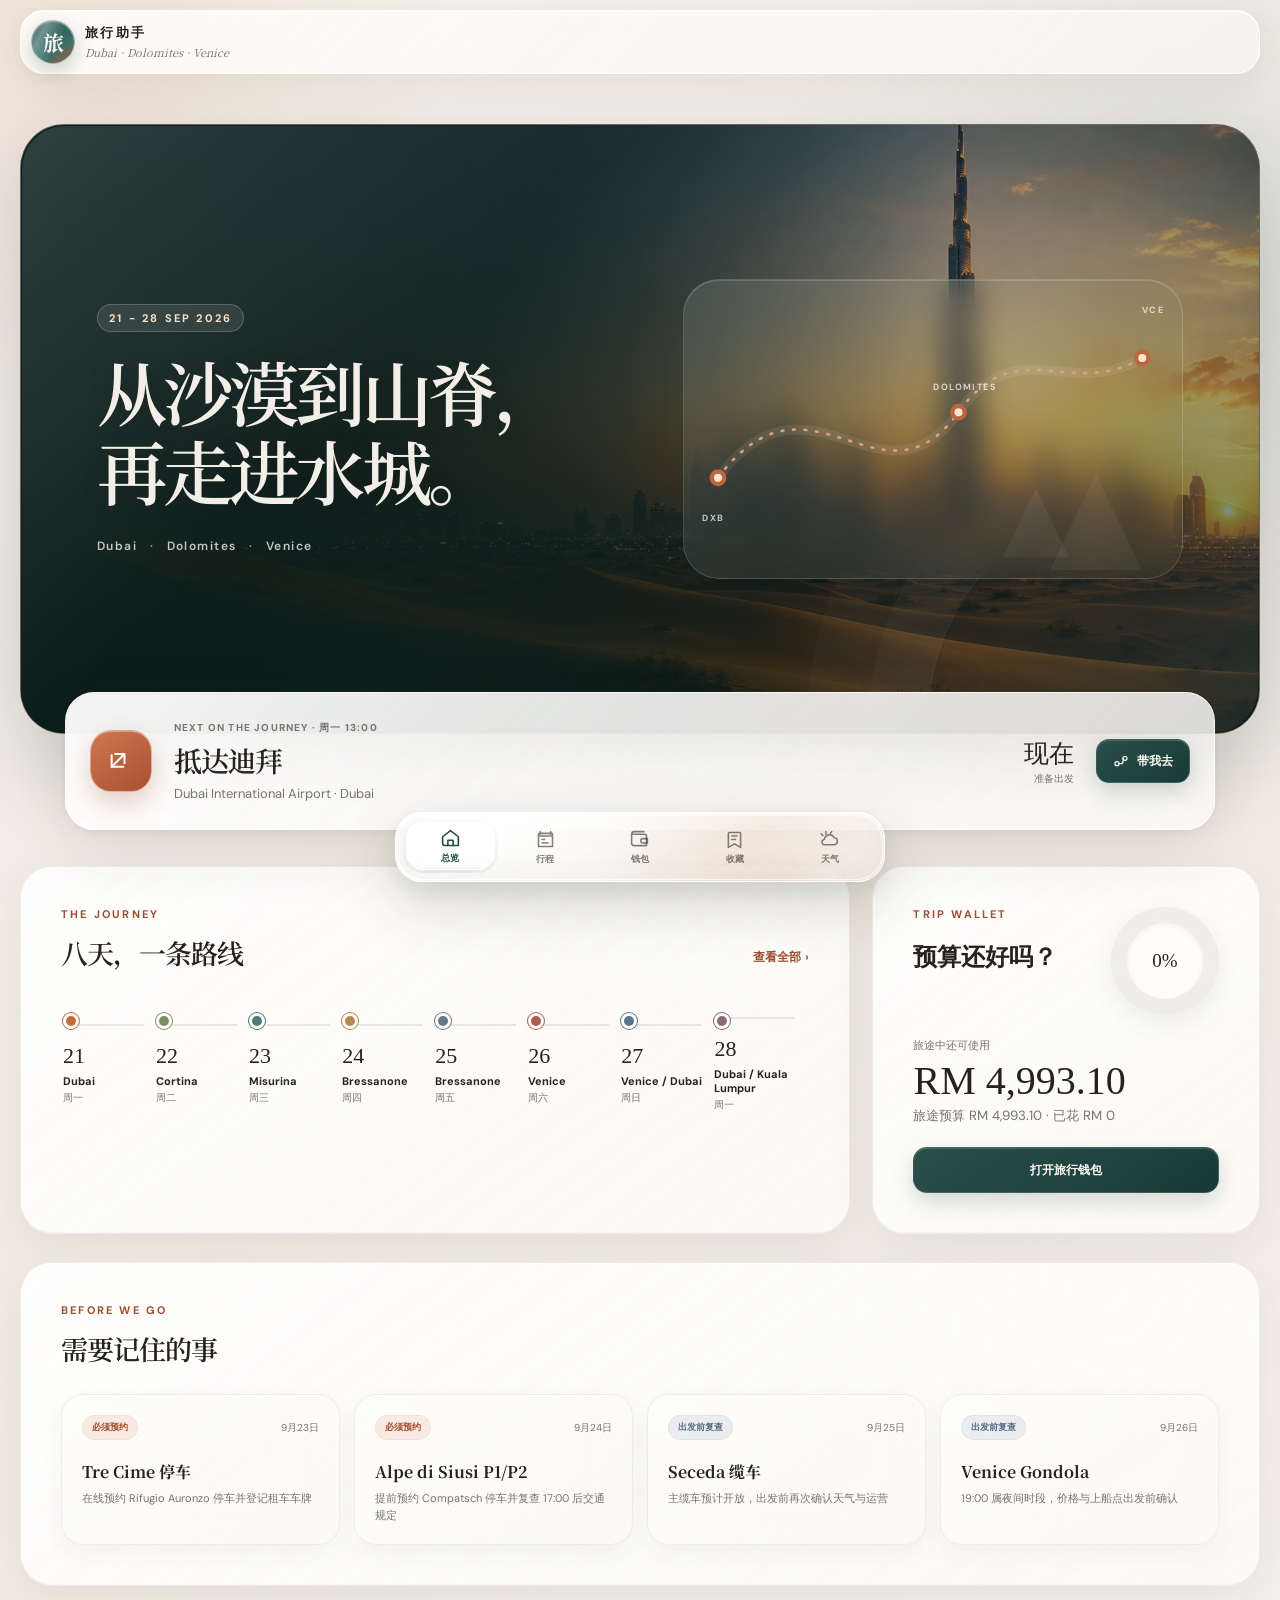
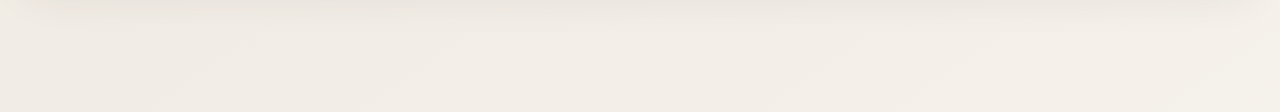
==== commit eb540d67: "Update VIA26 saves and private itinerary" ====
--- a/via26/index.html
+++ b/via26/index.html
@@ -113,6 +113,20 @@
           <div id="wallet-content"></div>
         </section>
 
+        <section class="view" data-view="saves" aria-label="旅行收藏">
+          <div class="page-intro">
+            <div>
+              <p class="eyebrow">TRIP SAVES</p>
+              <h1>收藏灵感</h1>
+              <p>看到 XHS 或 IG 想去的地方，先存到这里；确定要去时再加入正式行程。</p>
+            </div>
+            <button class="primary-button" id="add-save-button" type="button">
+              <span>+</span> 收藏链接
+            </button>
+          </div>
+          <div id="saves-content"></div>
+        </section>
+
         <section class="view" data-view="weather" aria-label="天气">
           <div class="page-intro">
             <div>
@@ -143,6 +157,10 @@
         <button class="nav-item" data-nav="wallet" type="button">
           <svg viewBox="0 0 24 24" aria-hidden="true"><path d="M4 6h14a2 2 0 0 1 2 2v11H6a3 3 0 0 1-3-3V6a3 3 0 0 1 3-3h11" /><path d="M16 11h5v5h-5a2.5 2.5 0 0 1 0-5Z" /></svg>
           <span>钱包</span>
+        </button>
+        <button class="nav-item" data-nav="saves" type="button">
+          <svg viewBox="0 0 24 24" aria-hidden="true"><path d="M6 4h12a1 1 0 0 1 1 1v16l-7-4-7 4V5a1 1 0 0 1 1-1Z" /><path d="M9 8h6M9 12h4" /></svg>
+          <span>收藏</span>
         </button>
         <button class="nav-item" data-nav="weather" type="button">
           <svg viewBox="0 0 24 24" aria-hidden="true"><path d="M7 18h10a4 4 0 0 0 .35-7.98A6 6 0 0 0 6 12a3 3 0 0 0 1 6Z" /><path d="M8 6V3M4.5 7.5 2.5 5.5M13 5l1.5-2" /></svg>
@@ -228,6 +246,47 @@
       </form>
     </dialog>
 
+    <dialog class="modal" id="save-modal">
+      <form method="dialog" id="save-form">
+        <div class="modal-header">
+          <div>
+            <p class="eyebrow">TRIP SAVE</p>
+            <h2 id="save-modal-title">收藏灵感</h2>
+          </div>
+          <button class="close-button" value="cancel" type="submit" formnovalidate aria-label="关闭">×</button>
+        </div>
+        <input type="hidden" name="saveId" />
+        <label>标题
+          <input name="title" placeholder="例如 Venice hidden cafe" required />
+        </label>
+        <label>链接
+          <input name="url" inputmode="url" placeholder="粘贴 XHS / IG / 网页链接" />
+        </label>
+        <div class="form-row">
+          <label>来源
+            <select name="source" id="save-source-select" required>
+              <option value="xhs">XHS / 小红书</option>
+              <option value="instagram">Instagram</option>
+              <option value="web">网页</option>
+              <option value="other">其他</option>
+            </select>
+          </label>
+          <label>关联日期
+            <select name="dayId" id="save-day-select"></select>
+          </label>
+        </div>
+        <label>备注
+          <textarea name="note" rows="3" placeholder="为什么想去、推荐菜、拍照角度、开放时间等"></textarea>
+        </label>
+        <div class="modal-actions">
+          <button class="danger-text" id="delete-save-button" type="button" hidden>删除</button>
+          <span class="modal-spacer"></span>
+          <button class="secondary-button" value="cancel" type="submit" formnovalidate>取消</button>
+          <button class="primary-button" value="default" type="submit">保存收藏</button>
+        </div>
+      </form>
+    </dialog>
+
     <div class="toast" id="toast" role="status" aria-live="polite"></div>
     <script type="module" src="./app.js"></script>
   </body>
--- a/via26/styles.css
+++ b/via26/styles.css
@@ -1207,6 +1207,107 @@
   gap: 18px;
 }
 
+.wallet-overview-card {
+  display: grid;
+  margin-bottom: 26px;
+  padding: clamp(26px, 5vw, 42px);
+  grid-template-columns: minmax(0, 1.05fr) minmax(280px, 0.95fr);
+  gap: 24px;
+}
+
+.wallet-overview-copy {
+  min-width: 0;
+  text-align: center;
+  align-self: center;
+}
+
+.wallet-overview-copy > span {
+  display: block;
+  margin-bottom: 8px;
+  color: var(--muted);
+  font-size: 12px;
+  font-weight: 700;
+}
+
+.wallet-overview-copy strong {
+  display: block;
+  color: var(--ink);
+  font-family: Georgia, serif;
+  font-size: clamp(45px, 8vw, 74px);
+  font-weight: 700;
+  letter-spacing: -0.055em;
+  line-height: 0.95;
+}
+
+.wallet-overview-copy strong.is-over {
+  color: #b34f32;
+}
+
+.wallet-overview-copy small {
+  display: block;
+  margin-top: 13px;
+  color: var(--muted);
+  font-size: 11px;
+}
+
+.wallet-overview-metrics {
+  display: grid;
+  gap: 12px;
+  grid-template-columns: 1fr 1fr;
+}
+
+.wallet-overview-metrics article {
+  min-width: 0;
+  padding: 16px;
+  border: 1px solid var(--line);
+  border-radius: 18px;
+  background: rgba(255, 255, 255, 0.62);
+}
+
+.wallet-overview-metrics article:last-child {
+  grid-column: 1 / -1;
+}
+
+.wallet-overview-metrics span,
+.wallet-overview-metrics small {
+  display: block;
+}
+
+.wallet-overview-metrics span {
+  color: var(--muted);
+  font-size: 10px;
+  font-weight: 800;
+}
+
+.wallet-overview-metrics strong {
+  display: block;
+  margin: 7px 0 4px;
+  color: var(--ink);
+  font-family: Georgia, serif;
+  font-size: 24px;
+  line-height: 1;
+}
+
+.wallet-overview-metrics small {
+  color: var(--muted);
+  font-size: 10px;
+}
+
+.wallet-health-meter {
+  overflow: hidden;
+  height: 8px;
+  margin-top: 10px;
+  border-radius: 999px;
+  background: rgba(23, 63, 58, 0.07);
+}
+
+.wallet-health-meter i {
+  display: block;
+  height: 100%;
+  border-radius: inherit;
+  background: linear-gradient(90deg, #5f9f78, #e0b34e, #d45f45);
+}
+
 .wallet-stat {
   min-height: 170px;
   padding: 27px;
@@ -1282,13 +1383,102 @@
   gap: 12px;
 }
 
-.budget-category-header strong {
+.budget-category-title {
+  display: flex;
+  min-width: 0;
+  align-items: center;
+  gap: 10px;
+}
+
+.budget-category-dot {
+  width: 11px;
+  height: 11px;
+  flex: 0 0 auto;
+  border-radius: 50%;
+  background: var(--category-color);
+}
+
+.budget-category-title strong,
+.budget-category-title small {
+  display: block;
+}
+
+.budget-category-title strong {
   font-size: 12px;
 }
 
-.budget-category-header span {
+.budget-category-title small {
+  margin-top: 2px;
   color: var(--muted);
   font-size: 11px;
+}
+
+.budget-limit-button {
+  flex: 0 0 auto;
+  padding: 0;
+  border: 0;
+  color: var(--terracotta);
+  background: transparent;
+  cursor: pointer;
+  font-size: 10px;
+  font-weight: 800;
+}
+
+.quick-expense-form {
+  display: grid;
+  margin: 12px 0 11px;
+  grid-template-columns: minmax(0, 1fr) auto;
+  gap: 9px;
+}
+
+.quick-amount-field {
+  display: flex;
+  min-width: 0;
+  min-height: 52px;
+  padding: 0 14px;
+  border: 1px solid var(--line);
+  border-radius: 16px;
+  background: rgba(255, 255, 255, 0.62);
+  align-items: center;
+  gap: 9px;
+}
+
+.quick-amount-field span {
+  color: var(--muted);
+  font-family: Georgia, serif;
+  font-size: 15px;
+}
+
+.quick-amount-field input {
+  width: 100%;
+  min-width: 0;
+  padding: 0;
+  border: 0;
+  color: var(--ink);
+  background: transparent;
+  font-family: Georgia, serif;
+  font-size: 25px;
+  line-height: 1;
+  outline: 0;
+  box-shadow: none;
+}
+
+.quick-amount-field input:focus {
+  border: 0;
+  box-shadow: none;
+}
+
+.quick-expense-save {
+  min-width: 58px;
+  min-height: 52px;
+  padding: 0 13px;
+  border: 0;
+  border-radius: 16px;
+  color: var(--paper);
+  background: var(--ink);
+  cursor: pointer;
+  font-size: 11px;
+  font-weight: 800;
 }
 
 .budget-category-numbers {
@@ -1330,7 +1520,6 @@
 }
 
 .category-expense-button {
-  margin-top: 10px;
   padding: 0;
   border: 0;
   color: var(--green);
@@ -1344,6 +1533,21 @@
   color: var(--terracotta);
 }
 
+.budget-category-footer {
+  display: flex;
+  align-items: center;
+  justify-content: space-between;
+  margin-top: 10px;
+  gap: 12px;
+}
+
+.budget-category-footer span {
+  min-width: 0;
+  color: var(--muted);
+  font-size: 10px;
+  line-height: 1.5;
+}
+
 .expense-list {
   display: grid;
   gap: 10px;
@@ -1543,6 +1747,209 @@
   margin: 14px 0 0;
   color: var(--muted);
   font-size: 10px;
+}
+
+.save-capture {
+  position: relative;
+  overflow: hidden;
+  display: grid;
+  margin-bottom: 26px;
+  padding: clamp(24px, 4vw, 34px);
+  grid-template-columns: minmax(0, 0.92fr) minmax(340px, 1.08fr);
+  gap: 24px;
+  align-items: stretch;
+}
+
+.save-capture::after {
+  position: absolute;
+  right: -70px;
+  bottom: -90px;
+  width: 230px;
+  height: 230px;
+  border-radius: 50%;
+  background: rgba(76, 123, 120, 0.13);
+  content: "";
+}
+
+.save-capture-copy,
+.quick-save-form {
+  position: relative;
+  z-index: 1;
+}
+
+.save-capture-copy h2 {
+  max-width: 500px;
+  margin: 0 0 12px;
+  font-family: "Noto Serif SC", Georgia, serif;
+  font-size: clamp(28px, 4vw, 42px);
+  line-height: 1.1;
+}
+
+.save-capture-copy p:not(.eyebrow) {
+  max-width: 520px;
+  margin: 0;
+  color: var(--muted);
+  font-size: 12px;
+  line-height: 1.8;
+}
+
+.quick-save-form {
+  display: grid;
+  padding: 18px;
+  border: 1px solid var(--line);
+  border-radius: 22px;
+  background: rgba(255, 253, 248, 0.68);
+  gap: 13px;
+}
+
+.quick-save-form label {
+  display: grid;
+  gap: 7px;
+  color: var(--muted);
+  font-size: 10px;
+  font-weight: 800;
+}
+
+.quick-save-form input,
+.quick-save-controls select {
+  width: 100%;
+  min-height: 46px;
+  padding: 0 14px;
+  border: 1px solid var(--line);
+  border-radius: 15px;
+  color: var(--ink);
+  background: var(--white);
+  outline: 0;
+}
+
+.quick-save-form input:focus,
+.quick-save-controls select:focus {
+  border-color: rgba(23, 63, 58, 0.32);
+  box-shadow: 0 0 0 4px rgba(23, 63, 58, 0.08);
+}
+
+.quick-save-controls {
+  display: grid;
+  grid-template-columns: minmax(0, 1fr) auto auto;
+  gap: 10px;
+  align-items: center;
+}
+
+.saves-panel {
+  padding: clamp(24px, 4vw, 34px);
+}
+
+.save-count {
+  color: var(--muted);
+  font-size: 11px;
+  font-weight: 800;
+}
+
+.save-list {
+  display: grid;
+  gap: 13px;
+}
+
+.save-card {
+  display: grid;
+  padding: 18px;
+  border: 1px solid var(--line);
+  border-radius: 22px;
+  background: rgba(255, 253, 248, 0.74);
+  grid-template-columns: minmax(0, 1fr) auto;
+  gap: 18px;
+  align-items: center;
+}
+
+.save-card-meta {
+  display: flex;
+  flex-wrap: wrap;
+  align-items: center;
+  margin-bottom: 8px;
+  gap: 8px;
+}
+
+.save-source {
+  display: inline-flex;
+  min-height: 25px;
+  padding: 0 9px;
+  border-radius: 999px;
+  color: var(--paper);
+  background: var(--ink);
+  align-items: center;
+  letter-spacing: 0.08em;
+  font-size: 9px;
+  font-weight: 800;
+}
+
+.save-source[data-source="xhs"] {
+  background: #b34f32;
+}
+
+.save-source[data-source="instagram"] {
+  background: #7c5bb5;
+}
+
+.save-source[data-source="web"] {
+  background: #4c7b78;
+}
+
+.save-card-meta small {
+  color: var(--muted);
+  font-size: 10px;
+}
+
+.save-card h3 {
+  margin: 0;
+  font-size: 15px;
+}
+
+.save-card p {
+  margin: 7px 0 0;
+  color: var(--muted);
+  font-size: 11px;
+  line-height: 1.65;
+}
+
+.save-url {
+  display: block;
+  max-width: 100%;
+  margin-top: 8px;
+  overflow: hidden;
+  color: var(--orange-dark);
+  text-decoration: none;
+  text-overflow: ellipsis;
+  white-space: nowrap;
+  font-size: 10px;
+  font-weight: 700;
+}
+
+.save-card-actions {
+  display: flex;
+  flex-wrap: wrap;
+  justify-content: flex-end;
+  gap: 8px;
+}
+
+.mini-action {
+  display: inline-flex;
+  min-height: 36px;
+  padding: 0 12px;
+  border: 1px solid var(--line);
+  border-radius: 999px;
+  color: var(--ink);
+  background: rgba(255, 255, 255, 0.58);
+  cursor: pointer;
+  align-items: center;
+  justify-content: center;
+  text-decoration: none;
+  font-size: 10px;
+  font-weight: 800;
+}
+
+.mini-action:hover {
+  border-color: rgba(23, 63, 58, 0.18);
+  background: rgba(23, 63, 58, 0.06);
 }
 
 .weather-hero {
@@ -1969,6 +2376,14 @@
     grid-template-columns: 1fr;
   }
 
+  .wallet-overview-card {
+    grid-template-columns: 1fr;
+  }
+
+  .save-capture {
+    grid-template-columns: 1fr;
+  }
+
   .wallet-summary {
     grid-template-columns: 1fr 1fr;
   }
@@ -2120,7 +2535,8 @@
     flex-direction: column;
   }
 
-  .budget-category-header .text-button {
+  .budget-category-header .text-button,
+  .budget-category-header .budget-limit-button {
     max-width: 100%;
     white-space: normal;
     text-align: left;
@@ -2223,6 +2639,18 @@
     grid-template-columns: 1fr;
   }
 
+  .wallet-overview-card {
+    padding: 26px 20px;
+  }
+
+  .wallet-overview-metrics {
+    grid-template-columns: 1fr;
+  }
+
+  .wallet-overview-metrics article:last-child {
+    grid-column: auto;
+  }
+
   .wallet-stat {
     min-height: 135px;
   }
@@ -2260,6 +2688,25 @@
 
   .delete-expense {
     grid-column: 3;
+  }
+
+  .save-capture {
+    padding: 22px 18px;
+    border-radius: 28px;
+    gap: 18px;
+  }
+
+  .quick-save-controls,
+  .save-card {
+    grid-template-columns: 1fr;
+  }
+
+  .save-card {
+    align-items: stretch;
+  }
+
+  .save-card-actions {
+    justify-content: flex-start;
   }
 
   .weather-hero {
--- a/via26/ios27.css
+++ b/via26/ios27.css
@@ -361,6 +361,9 @@
 .mini-button,
 .drag-handle,
 .category-expense-button,
+.budget-limit-button,
+.quick-expense-save,
+.quick-amount-field,
 .nav-item {
   transition:
     transform 0.18s cubic-bezier(0.2, 0.8, 0.2, 1),
@@ -376,6 +379,9 @@
 .close-button:active,
 .mini-button:active,
 .category-expense-button:active,
+.budget-limit-button:active,
+.quick-expense-save:active,
+.quick-amount-field:active,
 .nav-item:active {
   transform: scale(0.96);
 }
@@ -604,6 +610,104 @@
 
 .wallet-summary {
   gap: 14px;
+}
+
+.wallet-overview-card {
+  overflow: hidden;
+  border-color: rgba(255, 255, 255, 0.78);
+  border-radius: 34px;
+  background:
+    radial-gradient(circle at 50% -18%, rgba(209, 233, 209, 0.78), transparent 42%),
+    linear-gradient(145deg, rgba(255, 255, 255, 0.88), rgba(249, 246, 240, 0.68)),
+    rgba(255, 255, 255, 0.58);
+  box-shadow:
+    0 1px 0 rgba(255, 255, 255, 0.98) inset,
+    0 24px 70px rgba(55, 47, 38, 0.12);
+  backdrop-filter: blur(34px) saturate(165%);
+  -webkit-backdrop-filter: blur(34px) saturate(165%);
+}
+
+.wallet-overview-card::after {
+  position: absolute;
+  right: -120px;
+  bottom: -150px;
+  width: 280px;
+  height: 280px;
+  border: 1px solid rgba(49, 93, 86, 0.08);
+  border-radius: 50%;
+  box-shadow: 0 0 0 42px rgba(49, 93, 86, 0.035);
+  content: "";
+  pointer-events: none;
+}
+
+.wallet-overview-copy {
+  position: relative;
+  z-index: 1;
+}
+
+.wallet-overview-copy .eyebrow {
+  margin-bottom: 22px;
+}
+
+.wallet-overview-copy > span {
+  color: rgba(84, 80, 74, 0.62);
+  font-family: "SF Pro Text", -apple-system, BlinkMacSystemFont, sans-serif;
+  font-size: 12px;
+}
+
+.wallet-overview-copy strong {
+  font-family: "SF Pro Display", -apple-system, BlinkMacSystemFont, sans-serif;
+  font-size: clamp(52px, 10vw, 82px);
+  font-weight: 760;
+  letter-spacing: -0.07em;
+}
+
+.wallet-overview-copy small {
+  color: rgba(84, 80, 74, 0.66);
+  font-size: 11px;
+  font-weight: 650;
+}
+
+.wallet-overview-metrics {
+  position: relative;
+  z-index: 1;
+}
+
+.wallet-overview-metrics article {
+  border-color: rgba(69, 60, 50, 0.06);
+  border-radius: 22px;
+  background:
+    linear-gradient(145deg, rgba(255, 255, 255, 0.72), rgba(255, 251, 245, 0.42)),
+    rgba(255, 255, 255, 0.42);
+  box-shadow:
+    0 1px 0 rgba(255, 255, 255, 0.84) inset,
+    0 8px 22px rgba(55, 47, 38, 0.055);
+  backdrop-filter: blur(18px) saturate(142%);
+  -webkit-backdrop-filter: blur(18px) saturate(142%);
+}
+
+.wallet-overview-metrics span {
+  color: rgba(84, 80, 74, 0.56);
+  letter-spacing: 0.04em;
+  text-transform: uppercase;
+}
+
+.wallet-overview-metrics strong {
+  font-family: "SF Pro Display", -apple-system, BlinkMacSystemFont, sans-serif;
+  font-size: 25px;
+  font-weight: 750;
+  letter-spacing: -0.05em;
+}
+
+.wallet-health-meter {
+  height: 9px;
+  background: rgba(45, 40, 34, 0.07);
+  box-shadow: 0 1px 3px rgba(55, 47, 38, 0.045) inset;
+}
+
+.wallet-health-meter i {
+  background: linear-gradient(90deg, #5fa47a 0%, #a9cf69 48%, #ecc653 78%, #d45f45 100%);
+  box-shadow: 0 0 16px rgba(100, 166, 118, 0.24);
 }
 
 .wallet-stat {
@@ -666,6 +770,116 @@
   -webkit-backdrop-filter: blur(18px) saturate(140%);
 }
 
+.budget-category-header {
+  margin-bottom: 12px;
+}
+
+.budget-category-dot {
+  width: 12px;
+  height: 12px;
+  box-shadow:
+    0 0 0 4px color-mix(in srgb, var(--category-color) 14%, transparent),
+    0 0 16px color-mix(in srgb, var(--category-color) 28%, transparent);
+}
+
+.budget-category-title strong {
+  font-size: 13px;
+  letter-spacing: -0.01em;
+}
+
+.budget-category-title small {
+  color: rgba(84, 80, 74, 0.68);
+  font-size: 10px;
+  font-weight: 650;
+}
+
+.budget-limit-button {
+  min-height: 30px;
+  padding: 0 10px;
+  border: 1px solid rgba(166, 86, 50, 0.1);
+  border-radius: 999px;
+  color: #a65436;
+  background:
+    linear-gradient(145deg, rgba(255, 255, 255, 0.64), rgba(255, 251, 245, 0.36)),
+    rgba(255, 255, 255, 0.24);
+  box-shadow: 0 1px 0 rgba(255, 255, 255, 0.74) inset;
+}
+
+.quick-expense-form {
+  margin: 12px 0;
+}
+
+.quick-amount-field {
+  position: relative;
+  overflow: hidden;
+  min-height: 58px;
+  border-color: rgba(255, 255, 255, 0.64);
+  border-radius: 19px;
+  background:
+    radial-gradient(circle at 20% 0%, rgba(255, 255, 255, 0.82), transparent 42%),
+    linear-gradient(145deg, rgba(255, 255, 255, 0.68), rgba(255, 251, 245, 0.34)),
+    rgba(248, 244, 238, 0.32);
+  box-shadow:
+    0 1px 0 rgba(255, 255, 255, 0.9) inset,
+    0 7px 19px rgba(55, 47, 38, 0.055);
+  backdrop-filter: blur(18px) saturate(145%);
+  -webkit-backdrop-filter: blur(18px) saturate(145%);
+}
+
+.quick-amount-field:focus-within {
+  border-color: color-mix(in srgb, var(--category-color) 42%, rgba(255, 255, 255, 0.8));
+  box-shadow:
+    0 1px 0 rgba(255, 255, 255, 0.95) inset,
+    0 0 0 4px color-mix(in srgb, var(--category-color) 13%, transparent),
+    0 10px 26px rgba(55, 47, 38, 0.08);
+  transform: translateY(-1px);
+}
+
+.quick-amount-field span {
+  color: rgba(84, 80, 74, 0.58);
+  font-family: "SF Pro Text", -apple-system, BlinkMacSystemFont, sans-serif;
+  font-size: 13px;
+  font-weight: 800;
+}
+
+.quick-amount-field input {
+  font-family: "SF Pro Display", -apple-system, BlinkMacSystemFont, sans-serif;
+  font-size: 28px;
+  font-weight: 650;
+  letter-spacing: -0.035em;
+}
+
+.quick-amount-field input::placeholder {
+  color: rgba(38, 35, 31, 0.28);
+}
+
+.quick-expense-save {
+  min-height: 58px;
+  border: 1px solid rgba(255, 255, 255, 0.36);
+  border-radius: 19px;
+  color: #fffaf4;
+  background:
+    radial-gradient(circle at 24% 0%, rgba(255, 255, 255, 0.2), transparent 40%),
+    linear-gradient(145deg, color-mix(in srgb, var(--category-color) 78%, #173f3a), #173f3a);
+  box-shadow:
+    0 1px 0 rgba(255, 255, 255, 0.24) inset,
+    0 10px 22px color-mix(in srgb, var(--category-color) 22%, transparent);
+}
+
+.budget-category-footer {
+  margin-top: 11px;
+}
+
+.budget-category-footer span {
+  color: rgba(84, 80, 74, 0.62);
+  font-size: 10px;
+}
+
+.budget-category-footer .category-expense-button {
+  flex: 0 0 auto;
+  margin-top: 0;
+}
+
 .budget-track {
   height: 9px;
   border: 1px solid rgba(75, 67, 57, 0.04);
@@ -720,6 +934,50 @@
 
 .fixed-cost-panel summary {
   min-height: 48px;
+}
+
+.save-capture {
+  border-color: rgba(255, 255, 255, 0.74);
+  border-radius: 34px;
+  background:
+    radial-gradient(circle at 78% 0%, rgba(189, 216, 198, 0.66), transparent 34%),
+    linear-gradient(145deg, rgba(255, 255, 255, 0.82), rgba(249, 246, 240, 0.58)),
+    rgba(255, 255, 255, 0.5);
+  box-shadow:
+    0 1px 0 rgba(255, 255, 255, 0.92) inset,
+    0 22px 64px rgba(55, 47, 38, 0.11);
+  backdrop-filter: blur(30px) saturate(160%);
+  -webkit-backdrop-filter: blur(30px) saturate(160%);
+}
+
+.quick-save-form,
+.save-card {
+  border-color: rgba(69, 60, 50, 0.06);
+  background:
+    linear-gradient(145deg, rgba(255, 255, 255, 0.64), rgba(255, 251, 245, 0.34)),
+    rgba(248, 244, 238, 0.44);
+  box-shadow:
+    0 1px 0 rgba(255, 255, 255, 0.74) inset,
+    0 9px 26px rgba(55, 47, 38, 0.055);
+  backdrop-filter: blur(18px) saturate(142%);
+  -webkit-backdrop-filter: blur(18px) saturate(142%);
+}
+
+.quick-save-form input,
+.quick-save-controls select {
+  border-color: rgba(255, 255, 255, 0.62);
+  background: rgba(255, 255, 255, 0.62);
+  box-shadow: 0 1px 0 rgba(255, 255, 255, 0.78) inset;
+}
+
+.save-source,
+.mini-action {
+  box-shadow: 0 1px 0 rgba(255, 255, 255, 0.22) inset;
+}
+
+.mini-action {
+  border-color: rgba(69, 60, 50, 0.08);
+  background: rgba(255, 255, 255, 0.58);
 }
 
 .weather-hero {
@@ -1198,6 +1456,24 @@
     gap: 12px;
   }
 
+  .wallet-overview-card {
+    padding: 28px 20px 22px;
+    border-radius: 30px;
+    gap: 20px;
+  }
+
+  .wallet-overview-copy {
+    text-align: left;
+  }
+
+  .wallet-overview-copy strong {
+    font-size: clamp(47px, 14vw, 62px);
+  }
+
+  .wallet-overview-metrics article {
+    border-radius: 20px;
+  }
+
   .wallet-stat {
     min-height: 142px;
     padding: 23px;
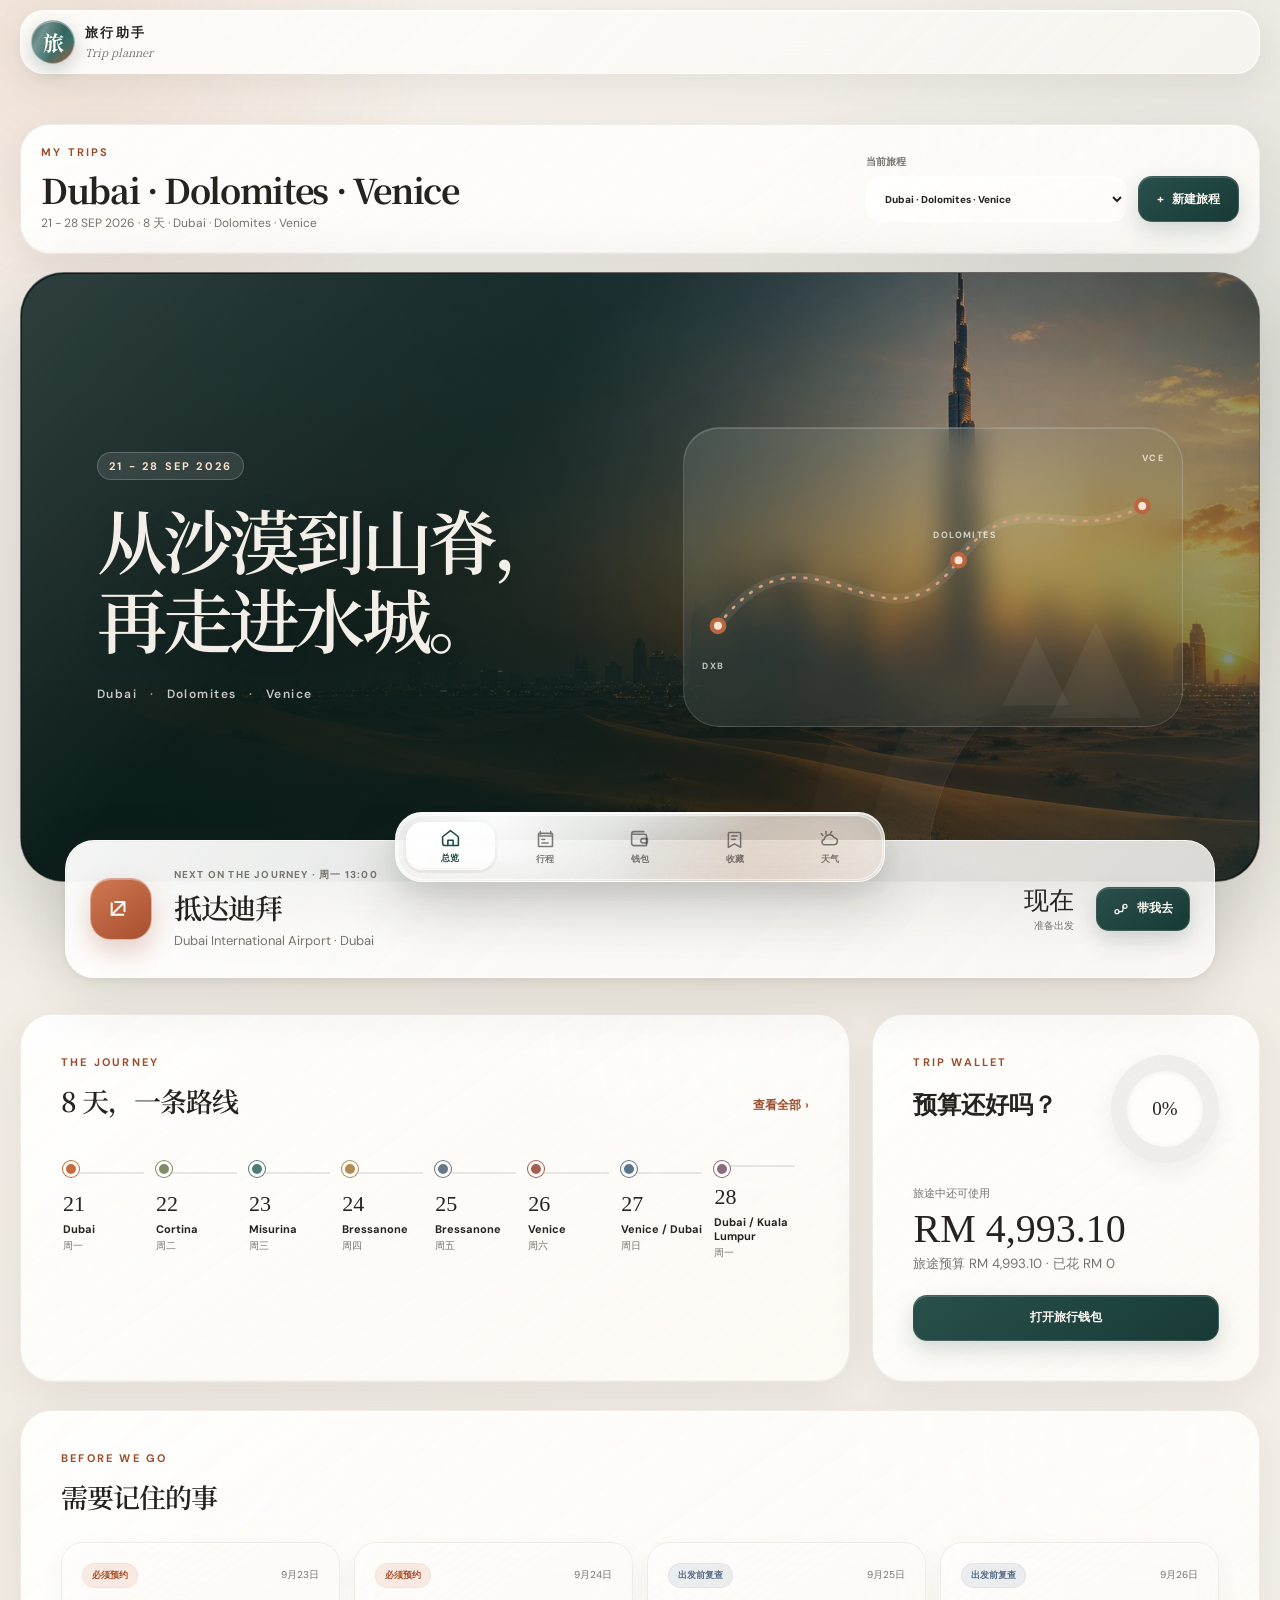
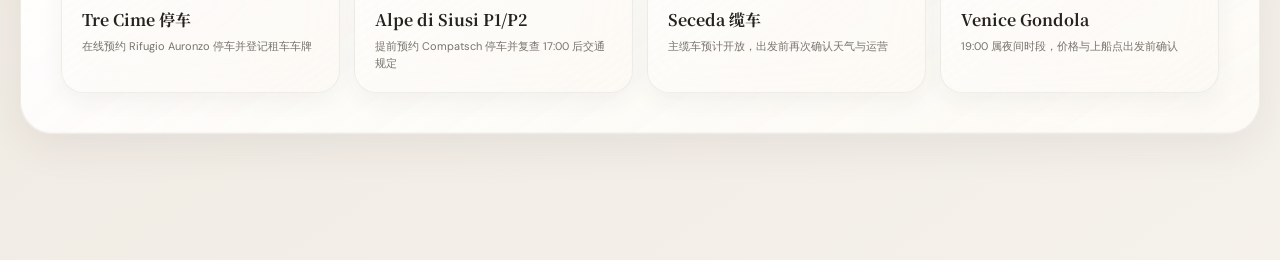
==== commit 9772660e: "Turn VIA26 into multi-trip assistant" ====
--- a/via26/index.html
+++ b/via26/index.html
@@ -7,14 +7,14 @@
     <meta name="apple-mobile-web-app-capable" content="yes" />
     <meta name="apple-mobile-web-app-status-bar-style" content="black-translucent" />
     <meta name="apple-mobile-web-app-title" content="旅行助手" />
-    <meta name="description" content="Dubai, Dolomites 与 Venice 的私人旅行助手。" />
+    <meta name="description" content="可以建立多趟旅程、记录预算、收藏灵感与查看每日行程的旅行助手。" />
     <link rel="manifest" href="./manifest.webmanifest" />
     <link rel="icon" href="./icon.svg" type="image/svg+xml" />
     <link rel="icon" href="./icon-192.png" sizes="192x192" type="image/png" />
     <link rel="apple-touch-icon" sizes="180x180" href="./apple-touch-icon.png" />
     <link rel="stylesheet" href="./styles.css" />
     <link rel="stylesheet" href="./ios27.css" />
-    <title>Dubai-Dolomites-Venice 旅行助手</title>
+    <title>旅行助手</title>
   </head>
   <body>
     <div class="app-shell">
@@ -23,13 +23,29 @@
           <span class="brand-mark">旅</span>
           <span>
             <strong>旅行助手</strong>
-            <small>Dubai · Dolomites · Venice</small>
+            <small>Trip planner</small>
           </span>
         </a>
       </header>
 
       <main id="app">
         <section class="view is-active" data-view="home" aria-label="旅行总览">
+          <section class="trip-hub panel">
+            <div>
+              <p class="eyebrow">MY TRIPS</p>
+              <h2 id="active-trip-name">旅行助手</h2>
+              <p id="active-trip-meta">选择一个旅程继续，或建立新的旅程。</p>
+            </div>
+            <div class="trip-hub-actions">
+              <label class="trip-select-label">当前旅程
+                <select id="trip-select" aria-label="选择旅程"></select>
+              </label>
+              <button class="primary-button" id="new-trip-button" type="button">
+                <span>+</span> 新建旅程
+              </button>
+            </div>
+          </section>
+
           <div class="hero">
             <div class="hero-scenes" aria-hidden="true">
               <span class="hero-scene scene-dubai"></span>
@@ -37,14 +53,14 @@
               <span class="hero-scene scene-venice"></span>
             </div>
             <div class="hero-copy">
-              <p class="eyebrow">21 - 28 SEP 2026</p>
-              <h1>从沙漠到山脊，<br />再走进水城。</h1>
-              <p class="hero-note">Dubai <span>·</span> Dolomites <span>·</span> Venice</p>
+              <p class="eyebrow" id="hero-date-label">DATES TBD</p>
+              <h1 id="hero-title">新的旅程，从这里开始。</h1>
+              <p class="hero-note" id="hero-destinations">待安排目的地</p>
             </div>
             <div class="route-art" aria-hidden="true">
-              <span class="route-label route-label-dxb">DXB</span>
-              <span class="route-label route-label-dol">DOLOMITES</span>
-              <span class="route-label route-label-vce">VCE</span>
+              <span class="route-label route-label-dxb" id="route-label-start">START</span>
+              <span class="route-label route-label-dol" id="route-label-mid">PLAN</span>
+              <span class="route-label route-label-vce" id="route-label-end">GO</span>
               <svg viewBox="0 0 520 240" role="img">
                 <path class="route-path-shadow" d="M18 175 C122 36 202 222 289 101 C355 9 414 88 496 40" />
                 <path class="route-path" d="M18 175 C122 36 202 222 289 101 C355 9 414 88 496 40" />
@@ -64,7 +80,7 @@
               <div class="section-heading">
                 <div>
                   <p class="eyebrow">THE JOURNEY</p>
-                  <h2>八天，一条路线</h2>
+                  <h2 id="journey-heading">旅程路线</h2>
                 </div>
                 <button class="text-button" data-go="itinerary" type="button">查看全部</button>
               </div>
@@ -215,6 +231,43 @@
       </form>
     </dialog>
 
+    <dialog class="modal" id="trip-modal">
+      <form method="dialog" id="trip-form">
+        <div class="modal-header">
+          <div>
+            <p class="eyebrow">NEW TRIP</p>
+            <h2>建立新的旅程</h2>
+          </div>
+          <button class="close-button" value="cancel" type="submit" formnovalidate aria-label="关闭">×</button>
+        </div>
+        <label>旅程名称
+          <input name="name" placeholder="例如 Tokyo Autumn 2027" required />
+        </label>
+        <label>目的地
+          <input name="destinations" placeholder="例如 Tokyo · Kyoto · Osaka" required />
+        </label>
+        <div class="form-row">
+          <label>开始日期
+            <input name="startDate" type="date" required />
+          </label>
+          <label>结束日期
+            <input name="endDate" type="date" required />
+          </label>
+        </div>
+        <label>旅途预算（RM，可之后再改）
+          <input name="budget" inputmode="decimal" type="number" min="0" step="0.01" placeholder="例如 5000" />
+        </label>
+        <label>首页标题
+          <input name="heroTitle" placeholder="例如 秋天的东京，从咖啡开始。" />
+        </label>
+        <div class="modal-actions">
+          <span class="modal-spacer"></span>
+          <button class="secondary-button" value="cancel" type="submit" formnovalidate>取消</button>
+          <button class="primary-button" value="default" type="submit">建立旅程</button>
+        </div>
+      </form>
+    </dialog>
+
     <dialog class="modal" id="expense-modal">
       <form method="dialog" id="expense-form">
         <div class="modal-header">
--- a/via26/styles.css
+++ b/via26/styles.css
@@ -170,6 +170,54 @@
   }
 }
 
+.trip-hub {
+  display: grid;
+  margin-bottom: 18px;
+  padding: 20px;
+  grid-template-columns: minmax(0, 1fr) auto;
+  gap: 18px;
+  align-items: center;
+}
+
+.trip-hub h2 {
+  margin: 0 0 6px;
+  font-family: "Noto Serif SC", Georgia, serif;
+  font-size: clamp(25px, 4vw, 34px);
+  line-height: 1.1;
+}
+
+.trip-hub p:not(.eyebrow) {
+  margin: 0;
+  color: var(--muted);
+  font-size: 12px;
+  line-height: 1.55;
+}
+
+.trip-hub-actions {
+  display: flex;
+  align-items: end;
+  gap: 12px;
+}
+
+.trip-select-label {
+  display: grid;
+  min-width: min(260px, 42vw);
+  color: var(--muted);
+  font-size: 10px;
+  font-weight: 800;
+  gap: 7px;
+}
+
+.trip-select-label select {
+  min-height: 46px;
+  padding: 0 38px 0 14px;
+  border: 1px solid var(--line);
+  border-radius: 15px;
+  color: var(--ink);
+  background: var(--white);
+  outline: 0;
+}
+
 .hero {
   position: relative;
   display: grid;
@@ -2356,6 +2404,19 @@
 }
 
 @media (max-width: 1050px) {
+  .trip-hub {
+    grid-template-columns: 1fr;
+  }
+
+  .trip-hub-actions {
+    width: 100%;
+  }
+
+  .trip-select-label {
+    flex: 1;
+    min-width: 0;
+  }
+
   .overview-grid {
     grid-template-columns: 1fr;
   }
@@ -2398,6 +2459,20 @@
   main {
     width: min(100% - 24px, 680px);
     padding-top: 18px;
+  }
+
+  .trip-hub {
+    padding: 18px;
+    border-radius: 25px;
+  }
+
+  .trip-hub-actions {
+    display: grid;
+    grid-template-columns: 1fr;
+  }
+
+  .trip-select-label {
+    min-width: 0;
   }
 
   .hero {
--- a/via26/ios27.css
+++ b/via26/ios27.css
@@ -179,6 +179,32 @@
   padding-bottom: calc(126px + var(--safe-bottom));
 }
 
+.trip-hub {
+  border-color: rgba(255, 255, 255, 0.74);
+  border-radius: 30px;
+  background:
+    radial-gradient(circle at 10% 0%, rgba(255, 255, 255, 0.84), transparent 40%),
+    linear-gradient(145deg, rgba(255, 255, 255, 0.76), rgba(249, 246, 240, 0.48)),
+    rgba(255, 255, 255, 0.46);
+  box-shadow:
+    0 1px 0 rgba(255, 255, 255, 0.94) inset,
+    0 14px 42px rgba(55, 47, 38, 0.08);
+  backdrop-filter: blur(28px) saturate(160%);
+  -webkit-backdrop-filter: blur(28px) saturate(160%);
+}
+
+.trip-hub h2 {
+  letter-spacing: -0.04em;
+}
+
+.trip-select-label select {
+  border-color: rgba(255, 255, 255, 0.64);
+  background:
+    linear-gradient(145deg, rgba(255, 255, 255, 0.72), rgba(255, 251, 245, 0.36)),
+    rgba(255, 255, 255, 0.42);
+  box-shadow: 0 1px 0 rgba(255, 255, 255, 0.82) inset;
+}
+
 .view {
   animation: ios-view-in 0.42s cubic-bezier(0.2, 0.8, 0.2, 1) both;
 }
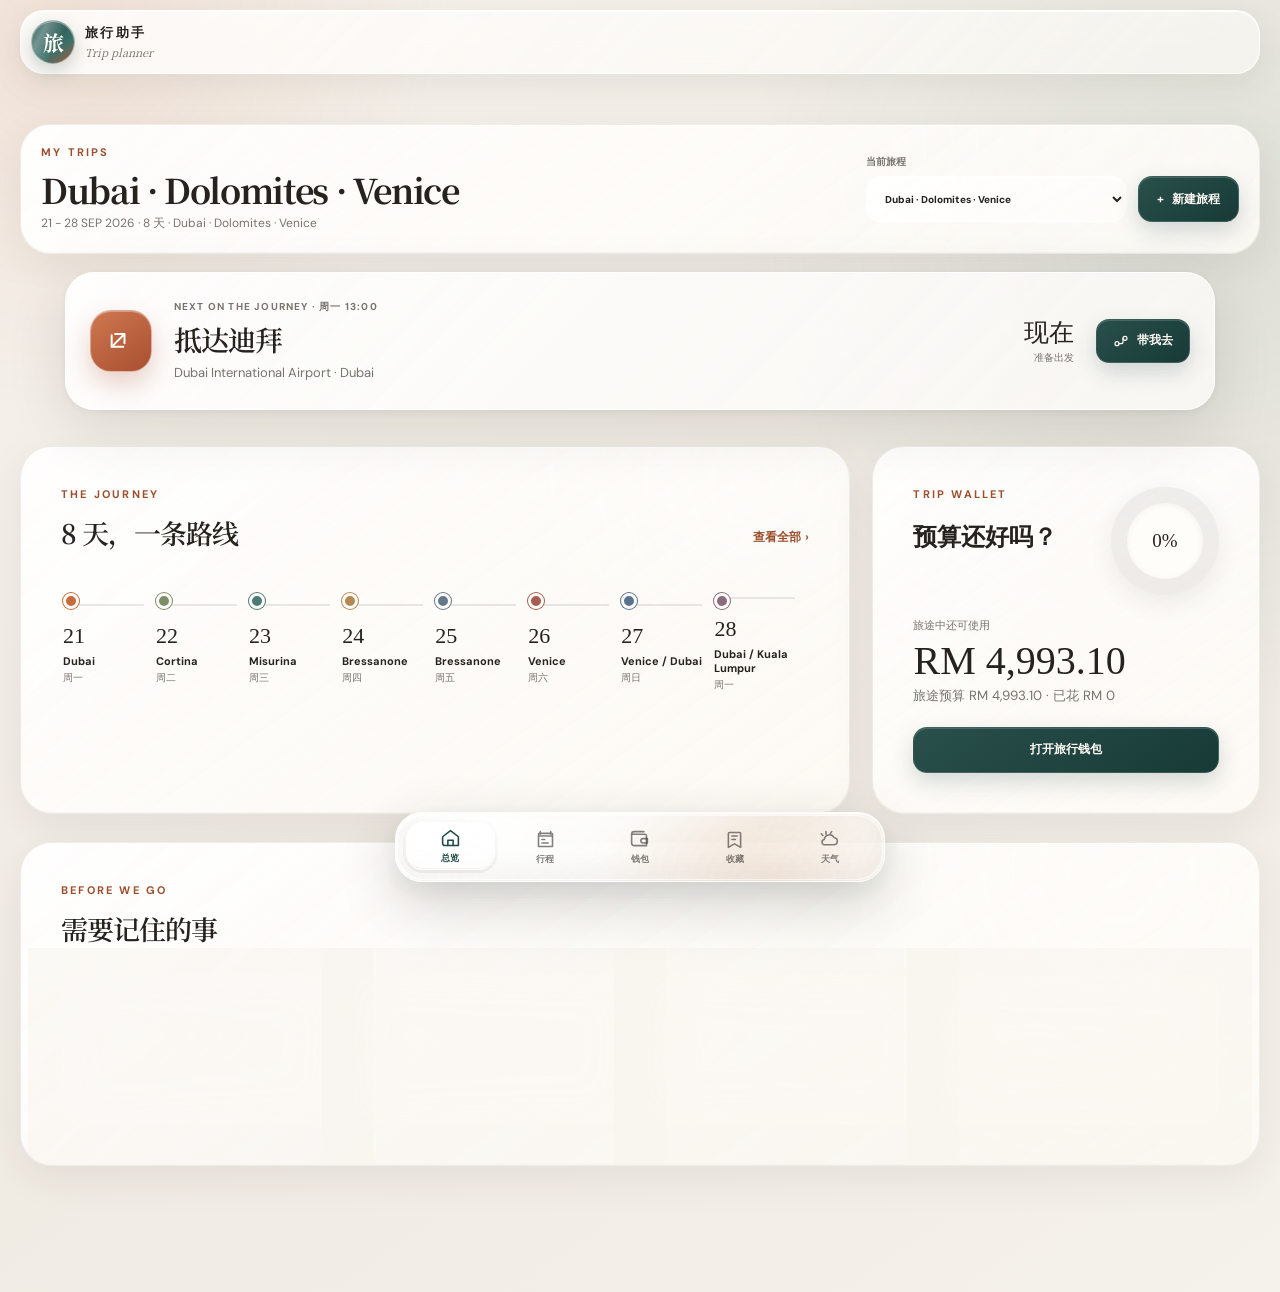
==== commit 74454507: "Remove trip cover banner from VIA26 home" ====
--- a/via26/index.html
+++ b/via26/index.html
@@ -46,33 +46,6 @@
             </div>
           </section>
 
-          <div class="hero">
-            <div class="hero-scenes" aria-hidden="true">
-              <span class="hero-scene scene-dubai"></span>
-              <span class="hero-scene scene-dolomites"></span>
-              <span class="hero-scene scene-venice"></span>
-            </div>
-            <div class="hero-copy">
-              <p class="eyebrow" id="hero-date-label">DATES TBD</p>
-              <h1 id="hero-title">新的旅程，从这里开始。</h1>
-              <p class="hero-note" id="hero-destinations">待安排目的地</p>
-            </div>
-            <div class="route-art" aria-hidden="true">
-              <span class="route-label route-label-dxb" id="route-label-start">START</span>
-              <span class="route-label route-label-dol" id="route-label-mid">PLAN</span>
-              <span class="route-label route-label-vce" id="route-label-end">GO</span>
-              <svg viewBox="0 0 520 240" role="img">
-                <path class="route-path-shadow" d="M18 175 C122 36 202 222 289 101 C355 9 414 88 496 40" />
-                <path class="route-path" d="M18 175 C122 36 202 222 289 101 C355 9 414 88 496 40" />
-                <circle cx="18" cy="175" r="7" />
-                <circle cx="289" cy="101" r="7" />
-                <circle cx="496" cy="40" r="7" />
-              </svg>
-              <span class="route-mountain mountain-one"></span>
-              <span class="route-mountain mountain-two"></span>
-            </div>
-          </div>
-
           <section class="next-card" id="next-card"></section>
 
           <div class="overview-grid">
--- a/via26/styles.css
+++ b/via26/styles.css
@@ -218,107 +218,6 @@
   outline: 0;
 }
 
-.hero {
-  position: relative;
-  display: grid;
-  overflow: hidden;
-  min-height: 360px;
-  padding: clamp(38px, 6vw, 78px);
-  border-radius: 38px;
-  color: var(--paper);
-  background: var(--ink);
-  box-shadow: 0 24px 70px rgba(23, 63, 58, 0.19);
-  grid-template-columns: 1.05fr 0.95fr;
-}
-
-.hero-scenes {
-  position: absolute;
-  z-index: 0;
-  inset: 0;
-}
-
-.hero-scenes::after {
-  position: absolute;
-  z-index: 4;
-  inset: 0;
-  background:
-    linear-gradient(90deg, rgba(8, 35, 32, 0.95) 0%, rgba(8, 35, 32, 0.78) 43%, rgba(8, 35, 32, 0.26) 74%, rgba(8, 35, 32, 0.42) 100%),
-    linear-gradient(0deg, rgba(8, 35, 32, 0.44), transparent 48%);
-  content: "";
-}
-
-.hero-scene {
-  position: absolute;
-  inset: 0;
-  opacity: 0;
-  background-position: center;
-  background-size: cover;
-  animation: hero-scene-cycle 21s infinite;
-  transform: scale(1.015);
-}
-
-.hero-scene::after {
-  position: absolute;
-  inset: 0;
-  background: rgba(18, 58, 52, 0.12);
-  content: "";
-}
-
-.scene-dubai {
-  opacity: 1;
-  background-image: var(--scene-dubai-image);
-  animation-delay: 0s;
-}
-
-.scene-dolomites {
-  background-image: var(--scene-dolomites-image);
-  animation-delay: 7s;
-}
-
-.scene-venice {
-  background-image: var(--scene-venice-image);
-  animation-delay: 14s;
-}
-
-@keyframes hero-scene-cycle {
-  0%,
-  28% {
-    opacity: 1;
-    transform: scale(1.015);
-  }
-
-  33%,
-  95% {
-    opacity: 0;
-    transform: scale(1.055);
-  }
-
-  100% {
-    opacity: 1;
-    transform: scale(1.015);
-  }
-}
-
-.hero::after {
-  position: absolute;
-  right: -120px;
-  bottom: -190px;
-  width: 460px;
-  height: 460px;
-  border: 1px solid rgba(255, 255, 255, 0.07);
-  border-radius: 50%;
-  box-shadow:
-    0 0 0 58px rgba(255, 255, 255, 0.025),
-    0 0 0 120px rgba(255, 255, 255, 0.018);
-  content: "";
-}
-
-.hero-copy {
-  position: relative;
-  z-index: 2;
-  align-self: center;
-}
-
 .eyebrow {
   margin: 0 0 12px;
   color: var(--orange);
@@ -327,123 +226,13 @@
   font-weight: 700;
 }
 
-.hero .eyebrow {
-  color: #e7a278;
-}
-
-.hero h1 {
-  max-width: 610px;
-  margin: 0;
-  font-family: "Noto Serif SC", Georgia, serif;
-  font-size: clamp(40px, 5vw, 66px);
-  font-weight: 600;
-  letter-spacing: -0.045em;
-  line-height: 1.18;
-}
-
-.hero-note {
-  margin: 25px 0 0;
-  color: rgba(255, 253, 248, 0.65);
-  letter-spacing: 0.08em;
-  font-size: 12px;
-  font-weight: 600;
-}
-
-.hero-note span {
-  margin: 0 8px;
-  color: #e7a278;
-}
-
-.route-art {
-  position: relative;
-  z-index: 2;
-  align-self: center;
-  min-height: 250px;
-}
-
-.route-art svg {
-  position: absolute;
-  inset: 0;
-  width: 100%;
-  height: 100%;
-  overflow: visible;
-}
-
-.route-path-shadow,
-.route-path {
-  fill: none;
-  stroke-linecap: round;
-}
-
-.route-path-shadow {
-  stroke: rgba(255, 255, 255, 0.08);
-  stroke-width: 11;
-}
-
-.route-path {
-  stroke: #dda07a;
-  stroke-dasharray: 2 11;
-  stroke-width: 3;
-}
-
-.route-art circle {
-  fill: #f7e6d5;
-  stroke: var(--orange);
-  stroke-width: 5;
-}
-
-.route-label {
-  position: absolute;
-  z-index: 3;
-  color: rgba(255, 253, 248, 0.72);
-  letter-spacing: 0.16em;
-  font-size: 9px;
-  font-weight: 700;
-}
-
-.route-label-dxb {
-  bottom: 16%;
-  left: 0;
-}
-
-.route-label-dol {
-  top: 32%;
-  left: 49%;
-}
-
-.route-label-vce {
-  top: 5%;
-  right: 0;
-}
-
-.route-mountain {
-  position: absolute;
-  bottom: 8px;
-  display: block;
-  width: 0;
-  height: 0;
-  border-right: 46px solid transparent;
-  border-bottom: 96px solid rgba(255, 255, 255, 0.05);
-  border-left: 46px solid transparent;
-}
-
-.mountain-one {
-  right: 40px;
-}
-
-.mountain-two {
-  right: 100px;
-  bottom: 7px;
-  transform: scale(0.72);
-}
-
 .next-card {
   position: relative;
   z-index: 4;
   display: grid;
   width: calc(100% - clamp(30px, 7vw, 90px));
   min-height: 128px;
-  margin: -34px auto 36px;
+  margin: 18px auto 36px;
   padding: 24px 28px;
   border: 1px solid rgba(255, 255, 255, 0.72);
   border-radius: var(--radius-md);
@@ -2475,43 +2264,9 @@
     min-width: 0;
   }
 
-  .hero {
-    min-height: 455px;
-    padding: 32px 25px;
-    border-radius: 28px;
-    grid-template-columns: 1fr;
-  }
-
-  .hero-scenes::after {
-    background:
-      linear-gradient(180deg, rgba(8, 35, 32, 0.48) 0%, rgba(8, 35, 32, 0.78) 58%, rgba(8, 35, 32, 0.92) 100%),
-      linear-gradient(90deg, rgba(8, 35, 32, 0.65), rgba(8, 35, 32, 0.1));
-  }
-
-  .hero-scene {
-    background-position: 62% center;
-  }
-
-  .scene-dolomites {
-    background-position: 69% center;
-  }
-
-  .scene-venice {
-    background-position: 66% center;
-  }
-
-  .hero h1 {
-    font-size: clamp(38px, 11vw, 58px);
-  }
-
-  .route-art {
-    min-height: 180px;
-    margin-top: -12px;
-  }
-
   .next-card {
     width: calc(100% - 20px);
-    margin-top: -22px;
+    margin-top: 18px;
     padding: 20px;
     grid-template-columns: auto 1fr;
     gap: 15px;
@@ -2804,14 +2559,6 @@
     display: none;
   }
 
-  .hero {
-    min-height: 425px;
-  }
-
-  .hero-note {
-    letter-spacing: 0.03em;
-  }
-
   .section-heading {
     align-items: flex-start;
   }
@@ -2843,7 +2590,4 @@
     animation-iteration-count: 1 !important;
   }
 
-  .hero-scene:not(.scene-dubai) {
-    opacity: 0;
-  }
-}
+}
--- a/via26/ios27.css
+++ b/via26/ios27.css
@@ -216,110 +216,10 @@
   }
 }
 
-.hero {
-  min-height: clamp(430px, 58vw, 610px);
-  padding: clamp(38px, 6vw, 76px);
-  border: 1px solid rgba(255, 255, 255, 0.3);
-  border-radius: 44px;
-  box-shadow:
-    0 32px 90px rgba(30, 42, 38, 0.2),
-    0 1px 0 rgba(255, 255, 255, 0.35) inset;
-  grid-template-columns: minmax(0, 1.08fr) minmax(310px, 0.92fr);
-}
-
-.hero-scenes::after {
-  background:
-    linear-gradient(90deg, rgba(11, 31, 28, 0.88) 0%, rgba(11, 31, 28, 0.68) 43%, rgba(11, 31, 28, 0.15) 76%, rgba(11, 31, 28, 0.34) 100%),
-    linear-gradient(0deg, rgba(8, 22, 21, 0.64), transparent 55%);
-}
-
-.hero::before {
-  position: absolute;
-  z-index: 1;
-  inset: 1px;
-  border-radius: 43px;
-  background: linear-gradient(135deg, rgba(255, 255, 255, 0.14), transparent 34%, transparent 68%, rgba(255, 255, 255, 0.08));
-  content: "";
-  pointer-events: none;
-}
-
-.hero::after {
-  right: -130px;
-  bottom: -220px;
-  border-color: rgba(255, 255, 255, 0.1);
-}
-
-.hero .eyebrow {
-  display: inline-flex;
-  min-height: 28px;
-  margin-bottom: 20px;
-  padding: 0 11px;
-  border: 1px solid rgba(255, 255, 255, 0.2);
-  border-radius: 999px;
-  color: #ffe0ca;
-  background: rgba(255, 255, 255, 0.1);
-  backdrop-filter: blur(14px);
-  -webkit-backdrop-filter: blur(14px);
-  align-items: center;
-}
-
-.hero h1 {
-  max-width: 640px;
-  font-family: "Iowan Old Style", "Noto Serif SC", Georgia, serif;
-  font-size: clamp(44px, 5.5vw, 72px);
-  font-weight: 600;
-  letter-spacing: -0.055em;
-  line-height: 1.12;
-  text-wrap: balance;
-  text-shadow: 0 3px 24px rgba(0, 0, 0, 0.16);
-}
-
-.hero-note {
-  margin-top: 28px;
-  color: rgba(255, 255, 255, 0.75);
-  letter-spacing: 0.12em;
-}
-
-.route-art {
-  min-height: 300px;
-  padding: 18px;
-  border: 1px solid rgba(255, 255, 255, 0.14);
-  border-radius: 36px;
-  background:
-    linear-gradient(145deg, rgba(255, 255, 255, 0.12), rgba(255, 255, 255, 0.035)),
-    rgba(13, 38, 35, 0.12);
-  box-shadow:
-    0 1px 0 rgba(255, 255, 255, 0.17) inset,
-    0 24px 70px rgba(8, 25, 23, 0.13);
-  backdrop-filter: blur(16px) saturate(120%);
-  -webkit-backdrop-filter: blur(16px) saturate(120%);
-}
-
-.route-art svg {
-  inset: 18px;
-  width: calc(100% - 36px);
-  height: calc(100% - 36px);
-}
-
-.route-label-dxb {
-  bottom: 18%;
-  left: 18px;
-}
-
-.route-label-dol {
-  top: 34%;
-  left: 50%;
-}
-
-.route-label-vce {
-  top: 8%;
-  right: 18px;
-}
-
 .next-card {
   width: calc(100% - clamp(34px, 7vw, 96px));
   min-height: 138px;
-  margin-top: -42px;
+  margin-top: 18px;
   padding: 22px 24px;
   border-color: var(--glass-border);
   border-radius: 29px;
@@ -1273,75 +1173,9 @@
     padding-bottom: calc(118px + var(--safe-bottom));
   }
 
-  .hero {
-    min-height: 520px;
-    padding: 31px 25px 27px;
-    border-radius: 34px;
-    grid-template-columns: 1fr;
-  }
-
-  .hero::before {
-    border-radius: 33px;
-  }
-
-  .hero-scenes::after {
-    background:
-      linear-gradient(180deg, rgba(8, 24, 22, 0.25) 0%, rgba(8, 24, 22, 0.46) 39%, rgba(8, 24, 22, 0.94) 100%),
-      linear-gradient(90deg, rgba(8, 24, 22, 0.5), rgba(8, 24, 22, 0.03));
-  }
-
-  .hero-copy {
-    align-self: end;
-  }
-
-  .hero .eyebrow {
-    margin-bottom: 14px;
-  }
-
-  .hero h1 {
-    font-size: clamp(40px, 11.3vw, 55px);
-    line-height: 1.12;
-  }
-
-  .hero-note {
-    margin-top: 18px;
-    letter-spacing: 0.055em;
-    font-size: 10px;
-  }
-
-  .route-art {
-    min-height: 151px;
-    margin-top: 7px;
-    padding: 10px;
-    border-radius: 25px;
-  }
-
-  .route-art svg {
-    inset: 10px;
-    width: calc(100% - 20px);
-    height: calc(100% - 20px);
-  }
-
-  .route-label-dxb {
-    bottom: 18%;
-    left: 12px;
-  }
-
-  .route-label-dol {
-    top: 31%;
-  }
-
-  .route-label-vce {
-    right: 12px;
-  }
-
-  .route-mountain {
-    opacity: 0.6;
-  }
-
   .next-card {
     width: calc(100% - 16px);
-    margin-top: -26px;
+    margin-top: 16px;
     margin-bottom: 24px;
     padding: 18px;
     border-radius: 25px;
@@ -1616,18 +1450,6 @@
     display: none;
   }
 
-  .hero {
-    min-height: 500px;
-  }
-
-  .hero h1 {
-    font-size: clamp(38px, 11.4vw, 49px);
-  }
-
-  .route-art {
-    min-height: 138px;
-  }
-
   .next-copy h2 {
     font-size: 19px;
   }
@@ -1670,8 +1492,6 @@
     -webkit-backdrop-filter: none;
   }
 
-  .route-art,
-  .hero .eyebrow,
   .chevron {
     backdrop-filter: none;
     -webkit-backdrop-filter: none;
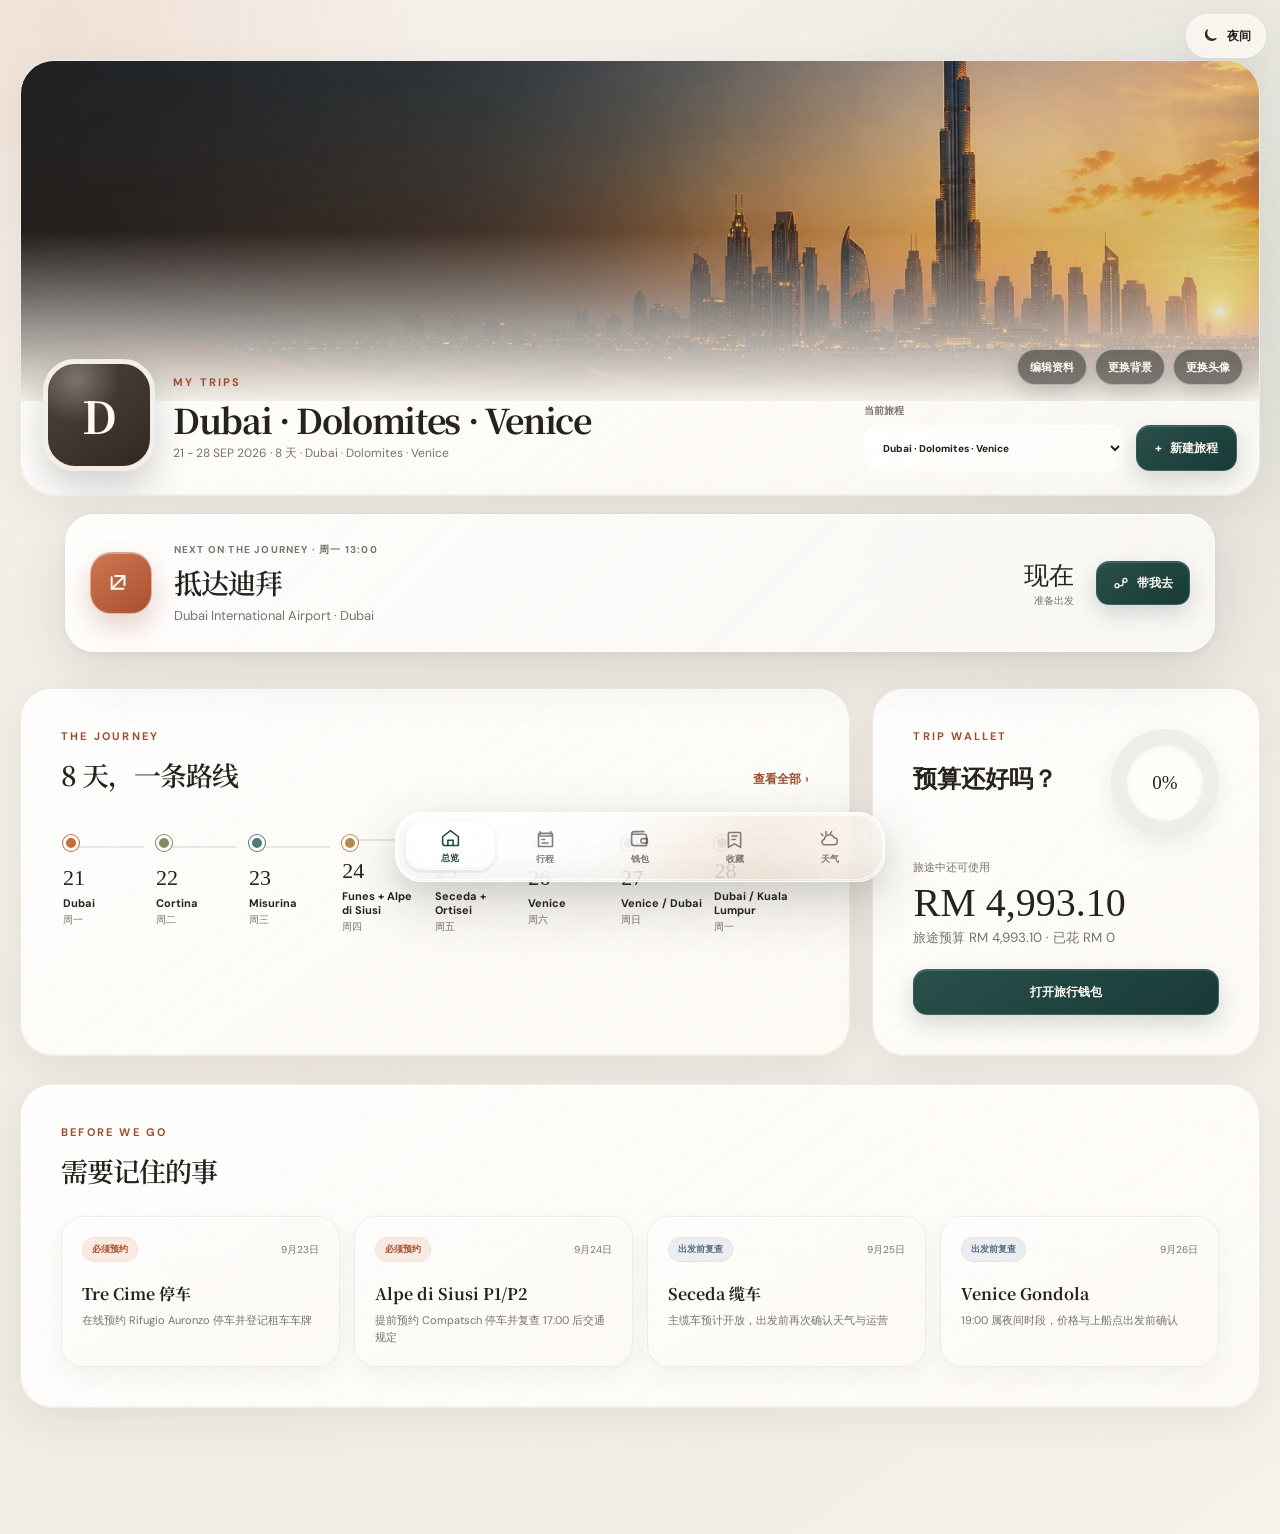
==== commit 8c2129e8: "Add dark profile theme to travel assistant" ====
--- a/via26/index.html
+++ b/via26/index.html
@@ -18,32 +18,47 @@
   </head>
   <body>
     <div class="app-shell">
-      <header class="topbar">
-        <a class="brand" href="#home" aria-label="旅行助手首页">
-          <span class="brand-mark">旅</span>
-          <span>
-            <strong>旅行助手</strong>
-            <small>Trip planner</small>
-          </span>
-        </a>
-      </header>
+      <div class="floating-controls" aria-label="显示设置">
+        <button class="theme-toggle" id="theme-toggle" type="button" aria-pressed="false" aria-label="切换暗黑模式">
+          <svg class="theme-icon theme-icon-moon" viewBox="0 0 24 24" aria-hidden="true"><path d="M20 15.5A8.5 8.5 0 0 1 8.5 4a7 7 0 1 0 11.5 11.5Z" /></svg>
+          <svg class="theme-icon theme-icon-sun" viewBox="0 0 24 24" aria-hidden="true"><circle cx="12" cy="12" r="4" /><path d="M12 2v2M12 20v2M4.93 4.93l1.41 1.41M17.66 17.66l1.41 1.41M2 12h2M20 12h2M4.93 19.07l1.41-1.41M17.66 6.34l1.41-1.41" /></svg>
+          <span id="theme-toggle-label">夜间</span>
+        </button>
+      </div>
 
       <main id="app">
         <section class="view is-active" data-view="home" aria-label="旅行总览">
-          <section class="trip-hub panel">
-            <div>
-              <p class="eyebrow">MY TRIPS</p>
-              <h2 id="active-trip-name">旅行助手</h2>
-              <p id="active-trip-meta">选择一个旅程继续，或建立新的旅程。</p>
-            </div>
-            <div class="trip-hub-actions">
-              <label class="trip-select-label">当前旅程
-                <select id="trip-select" aria-label="选择旅程"></select>
-              </label>
-              <button class="primary-button" id="new-trip-button" type="button">
-                <span>+</span> 新建旅程
-              </button>
-            </div>
+          <section class="trip-hub trip-profile panel">
+            <div class="trip-cover">
+              <img id="trip-cover-image" alt="旅程背景照片" />
+              <div class="trip-cover-gradient" aria-hidden="true"></div>
+              <div class="trip-cover-actions">
+                <button class="cover-action" id="edit-trip-button" type="button">编辑资料</button>
+                <button class="cover-action" id="change-cover-button" type="button">更换背景</button>
+                <button class="cover-action" id="change-avatar-button" type="button">更换头像</button>
+              </div>
+            </div>
+            <div class="trip-profile-body">
+              <div class="trip-avatar" aria-hidden="true">
+                <img id="trip-avatar-image" alt="" hidden />
+                <span id="trip-avatar-fallback">旅</span>
+              </div>
+              <div class="trip-profile-copy">
+                <p class="eyebrow">MY TRIPS</p>
+                <h2 id="active-trip-name">旅行助手</h2>
+                <p id="active-trip-meta">选择一个旅程继续，或建立新的旅程。</p>
+              </div>
+              <div class="trip-hub-actions">
+                <label class="trip-select-label">当前旅程
+                  <select id="trip-select" aria-label="选择旅程"></select>
+                </label>
+                <button class="primary-button" id="new-trip-button" type="button">
+                  <span>+</span> 新建旅程
+                </button>
+              </div>
+            </div>
+            <input id="cover-input" type="file" accept="image/*" hidden />
+            <input id="avatar-input" type="file" accept="image/*" hidden />
           </section>
 
           <section class="next-card" id="next-card"></section>
@@ -208,15 +223,16 @@
       <form method="dialog" id="trip-form">
         <div class="modal-header">
           <div>
-            <p class="eyebrow">NEW TRIP</p>
-            <h2>建立新的旅程</h2>
+            <p class="eyebrow" id="trip-modal-eyebrow">NEW TRIP</p>
+            <h2 id="trip-modal-title">建立新的旅程</h2>
           </div>
           <button class="close-button" value="cancel" type="submit" formnovalidate aria-label="关闭">×</button>
         </div>
+        <input type="hidden" name="tripId" />
         <label>旅程名称
           <input name="name" placeholder="例如 Tokyo Autumn 2027" required />
         </label>
-        <label>目的地
+        <label>目的地显示
           <input name="destinations" placeholder="例如 Tokyo · Kyoto · Osaka" required />
         </label>
         <div class="form-row">
@@ -227,16 +243,16 @@
             <input name="endDate" type="date" required />
           </label>
         </div>
-        <label>旅途预算（RM，可之后再改）
+        <label id="trip-budget-label">旅途预算（RM，可之后再改）
           <input name="budget" inputmode="decimal" type="number" min="0" step="0.01" placeholder="例如 5000" />
         </label>
-        <label>首页标题
-          <input name="heroTitle" placeholder="例如 秋天的东京，从咖啡开始。" />
+        <label>每日显示名称（可选，一行一天）
+          <textarea name="dayNames" rows="4" placeholder="例如：&#10;Dubai 老城与日落&#10;抵达 Dolomites&#10;Braies + Tre Cime"></textarea>
         </label>
         <div class="modal-actions">
           <span class="modal-spacer"></span>
           <button class="secondary-button" value="cancel" type="submit" formnovalidate>取消</button>
-          <button class="primary-button" value="default" type="submit">建立旅程</button>
+          <button class="primary-button" id="trip-submit-button" value="default" type="submit">建立旅程</button>
         </div>
       </form>
     </dialog>
--- a/via26/styles.css
+++ b/via26/styles.css
@@ -20,9 +20,28 @@
   --radius-md: 22px;
   --radius-sm: 14px;
   --safe-bottom: env(safe-area-inset-bottom, 0px);
+  --photo-rgb: 76, 112, 104;
+  --photo-soft-rgb: 160, 176, 168;
+  --photo-deep-rgb: 36, 54, 50;
   --scene-dubai-image: url("./assets/dubai-city-desert.jpg");
   --scene-dolomites-image: url("./assets/dolomites-meadow.jpg");
   --scene-venice-image: url("./assets/venice-gondola.jpg");
+}
+
+:root[data-theme="dark"] {
+  color-scheme: dark;
+  --ink: #f3eee5;
+  --ink-2: #d8d0c3;
+  --paper: #0e1211;
+  --paper-deep: #151b19;
+  --card: rgba(22, 27, 25, 0.88);
+  --white: #171d1b;
+  --muted: #a8a199;
+  --line: rgba(255, 255, 255, 0.12);
+  --orange: #e19a6e;
+  --orange-dark: #f0b184;
+  --shadow: 0 18px 60px rgba(0, 0, 0, 0.34);
+  --shadow-soft: 0 8px 34px rgba(0, 0, 0, 0.24);
 }
 
 * {
@@ -40,11 +59,18 @@
   overflow-x: hidden;
   color: var(--ink);
   background:
-    radial-gradient(circle at 8% 4%, rgba(212, 119, 69, 0.08), transparent 28rem),
-    radial-gradient(circle at 92% 12%, rgba(103, 127, 158, 0.08), transparent 26rem),
+    radial-gradient(circle at 12% -4%, rgba(var(--photo-rgb), 0.2), transparent 30rem),
+    radial-gradient(circle at 88% 8%, rgba(var(--photo-soft-rgb), 0.22), transparent 28rem),
     var(--paper);
   font-family: "DM Sans", -apple-system, BlinkMacSystemFont, "Segoe UI", sans-serif;
   -webkit-font-smoothing: antialiased;
+}
+
+:root[data-theme="dark"] body {
+  background:
+    radial-gradient(circle at 10% -6%, rgba(var(--photo-rgb), 0.34), transparent 31rem),
+    radial-gradient(circle at 88% 4%, rgba(var(--photo-deep-rgb), 0.72), transparent 30rem),
+    linear-gradient(145deg, #090d0c 0%, #111716 55%, #0c1110 100%);
 }
 
 button,
@@ -69,6 +95,61 @@
 
 .app-shell {
   min-height: 100vh;
+}
+
+.floating-controls {
+  position: fixed;
+  z-index: 90;
+  top: max(14px, calc(10px + env(safe-area-inset-top, 0px)));
+  right: max(14px, calc(14px + env(safe-area-inset-right, 0px)));
+  display: flex;
+  gap: 10px;
+}
+
+.theme-toggle {
+  display: inline-flex;
+  min-height: 44px;
+  padding: 0 14px;
+  border: 1px solid rgba(255, 255, 255, 0.46);
+  border-radius: 999px;
+  color: var(--ink);
+  background: rgba(255, 253, 248, 0.68);
+  box-shadow: var(--shadow-soft);
+  backdrop-filter: blur(20px) saturate(150%);
+  -webkit-backdrop-filter: blur(20px) saturate(150%);
+  cursor: pointer;
+  align-items: center;
+  gap: 8px;
+  font-size: 12px;
+  font-weight: 800;
+}
+
+.theme-icon {
+  width: 18px;
+  height: 18px;
+  fill: none;
+  stroke: currentColor;
+  stroke-linecap: round;
+  stroke-linejoin: round;
+  stroke-width: 1.8;
+}
+
+.theme-icon-sun {
+  display: none;
+}
+
+:root[data-theme="dark"] .theme-toggle {
+  border-color: rgba(255, 255, 255, 0.16);
+  color: #f8efe4;
+  background: rgba(18, 23, 22, 0.76);
+}
+
+:root[data-theme="dark"] .theme-icon-moon {
+  display: none;
+}
+
+:root[data-theme="dark"] .theme-icon-sun {
+  display: block;
 }
 
 .topbar {
@@ -179,6 +260,109 @@
   align-items: center;
 }
 
+.trip-profile {
+  display: block;
+  overflow: hidden;
+  padding: 0;
+  border-radius: 32px;
+  background:
+    linear-gradient(180deg, rgba(255, 253, 248, 0.72), rgba(255, 253, 248, 0.92)),
+    rgba(var(--photo-soft-rgb), 0.28);
+}
+
+.trip-cover {
+  position: relative;
+  overflow: hidden;
+  min-height: clamp(220px, 30vw, 340px);
+  background: rgba(var(--photo-rgb), 0.32);
+}
+
+.trip-cover img {
+  position: absolute;
+  inset: 0;
+  width: 100%;
+  height: 100%;
+  object-fit: cover;
+}
+
+.trip-cover-gradient {
+  position: absolute;
+  inset: 0;
+  background:
+    linear-gradient(180deg, rgba(var(--photo-deep-rgb), 0.04) 0%, rgba(var(--photo-deep-rgb), 0.16) 50%, var(--paper) 100%),
+    linear-gradient(90deg, rgba(var(--photo-deep-rgb), 0.42), rgba(var(--photo-deep-rgb), 0.02) 58%);
+  pointer-events: none;
+}
+
+.trip-cover-actions {
+  position: absolute;
+  right: 16px;
+  bottom: 16px;
+  display: flex;
+  flex-wrap: wrap;
+  justify-content: flex-end;
+  gap: 8px;
+}
+
+.cover-action {
+  min-height: 36px;
+  padding: 0 12px;
+  border: 1px solid rgba(255, 255, 255, 0.42);
+  border-radius: 999px;
+  color: #fffaf3;
+  background: rgba(14, 18, 17, 0.48);
+  backdrop-filter: blur(18px) saturate(140%);
+  -webkit-backdrop-filter: blur(18px) saturate(140%);
+  box-shadow: 0 8px 24px rgba(0, 0, 0, 0.16);
+  cursor: pointer;
+  font-size: 11px;
+  font-weight: 800;
+}
+
+.trip-profile-body {
+  position: relative;
+  display: grid;
+  padding: 0 22px 24px;
+  transform: translateY(-42px);
+  margin-bottom: -42px;
+  grid-template-columns: auto minmax(0, 1fr) auto;
+  align-items: end;
+  gap: 18px;
+}
+
+.trip-avatar {
+  position: relative;
+  display: grid;
+  overflow: hidden;
+  width: 112px;
+  height: 112px;
+  border: 5px solid var(--paper);
+  border-radius: 32px;
+  color: #fffaf3;
+  background:
+    radial-gradient(circle at 28% 15%, rgba(255, 255, 255, 0.28), transparent 38%),
+    linear-gradient(145deg, rgba(var(--photo-rgb), 0.95), rgba(var(--photo-deep-rgb), 0.95));
+  box-shadow: 0 18px 34px rgba(18, 28, 26, 0.18);
+  place-items: center;
+}
+
+.trip-avatar img {
+  width: 100%;
+  height: 100%;
+  object-fit: cover;
+}
+
+.trip-avatar span {
+  font-family: Georgia, "Noto Serif SC", serif;
+  font-size: 44px;
+  font-weight: 700;
+}
+
+.trip-profile-copy {
+  min-width: 0;
+  padding-bottom: 8px;
+}
+
 .trip-hub h2 {
   margin: 0 0 6px;
   font-family: "Noto Serif SC", Georgia, serif;
@@ -216,6 +400,55 @@
   color: var(--ink);
   background: var(--white);
   outline: 0;
+}
+
+:root[data-theme="dark"] .trip-profile {
+  background:
+    linear-gradient(180deg, rgba(16, 21, 20, 0.72), rgba(16, 21, 20, 0.92)),
+    rgba(var(--photo-deep-rgb), 0.42);
+}
+
+:root[data-theme="dark"] .trip-cover-gradient {
+  background:
+    linear-gradient(180deg, rgba(0, 0, 0, 0.02) 0%, rgba(0, 0, 0, 0.22) 48%, var(--paper) 100%),
+    linear-gradient(90deg, rgba(0, 0, 0, 0.52), rgba(0, 0, 0, 0.04) 58%);
+}
+
+:root[data-theme="dark"] .trip-avatar {
+  border-color: var(--paper);
+  box-shadow: 0 18px 38px rgba(0, 0, 0, 0.34);
+}
+
+:root[data-theme="dark"] .panel,
+:root[data-theme="dark"] .next-card,
+:root[data-theme="dark"] .day-card,
+:root[data-theme="dark"] .weather-card,
+:root[data-theme="dark"] .budget-category,
+:root[data-theme="dark"] .expense-section,
+:root[data-theme="dark"] .save-card,
+:root[data-theme="dark"] .quick-save-form {
+  border-color: rgba(255, 255, 255, 0.1);
+  background: rgba(18, 24, 23, 0.76);
+  box-shadow: var(--shadow-soft);
+}
+
+:root[data-theme="dark"] input,
+:root[data-theme="dark"] select,
+:root[data-theme="dark"] textarea,
+:root[data-theme="dark"] .quick-amount-field,
+:root[data-theme="dark"] .amount-field {
+  color: var(--ink);
+  border-color: rgba(255, 255, 255, 0.12);
+  background: rgba(255, 255, 255, 0.06);
+}
+
+:root[data-theme="dark"] .empty-state.is-compact,
+:root[data-theme="dark"] .journey-day,
+:root[data-theme="dark"] .fixed-cost-row,
+:root[data-theme="dark"] .quick-save-form input,
+:root[data-theme="dark"] .quick-save-controls select {
+  border-color: rgba(255, 255, 255, 0.1);
+  background: rgba(255, 255, 255, 0.06);
 }
 
 .eyebrow {
@@ -2206,6 +2439,14 @@
     min-width: 0;
   }
 
+  .trip-profile-body {
+    grid-template-columns: auto minmax(0, 1fr);
+  }
+
+  .trip-profile-body .trip-hub-actions {
+    grid-column: 1 / -1;
+  }
+
   .overview-grid {
     grid-template-columns: 1fr;
   }
@@ -2253,6 +2494,29 @@
   .trip-hub {
     padding: 18px;
     border-radius: 25px;
+  }
+
+  .trip-profile {
+    padding: 0;
+  }
+
+  .trip-cover {
+    min-height: 210px;
+  }
+
+  .trip-profile-body {
+    padding: 0 16px 20px;
+    gap: 13px;
+  }
+
+  .trip-avatar {
+    width: 88px;
+    height: 88px;
+    border-radius: 26px;
+  }
+
+  .trip-avatar span {
+    font-size: 36px;
   }
 
   .trip-hub-actions {
--- a/via26/ios27.css
+++ b/via26/ios27.css
@@ -193,6 +193,44 @@
   -webkit-backdrop-filter: blur(28px) saturate(160%);
 }
 
+.trip-profile {
+  border-radius: 34px;
+  background:
+    linear-gradient(180deg, rgba(255, 253, 248, 0.56), rgba(255, 253, 248, 0.9)),
+    rgba(var(--photo-soft-rgb), 0.34);
+}
+
+:root[data-theme="dark"] .trip-profile {
+  border-color: rgba(255, 255, 255, 0.12);
+  background:
+    linear-gradient(180deg, rgba(16, 21, 20, 0.42), rgba(16, 21, 20, 0.9)),
+    rgba(var(--photo-deep-rgb), 0.58);
+}
+
+:root[data-theme="dark"] .bottom-nav {
+  border-color: rgba(255, 255, 255, 0.16);
+  background:
+    radial-gradient(circle at 20% 0%, rgba(255, 255, 255, 0.12), transparent 42%),
+    linear-gradient(145deg, rgba(28, 34, 32, 0.82), rgba(13, 17, 16, 0.7)),
+    rgba(8, 12, 11, 0.62);
+}
+
+:root[data-theme="dark"] .nav-item {
+  color: rgba(245, 238, 229, 0.55);
+}
+
+:root[data-theme="dark"] .nav-item.is-active {
+  color: #fff6ec;
+}
+
+:root[data-theme="dark"] .nav-item.is-active::before {
+  border-color: rgba(255, 255, 255, 0.16);
+  background:
+    radial-gradient(circle at 24% 8%, rgba(255, 255, 255, 0.22), transparent 42%),
+    linear-gradient(145deg, rgba(255, 255, 255, 0.18), rgba(255, 255, 255, 0.06)),
+    rgba(var(--photo-rgb), 0.16);
+}
+
 .trip-hub h2 {
   letter-spacing: -0.04em;
 }
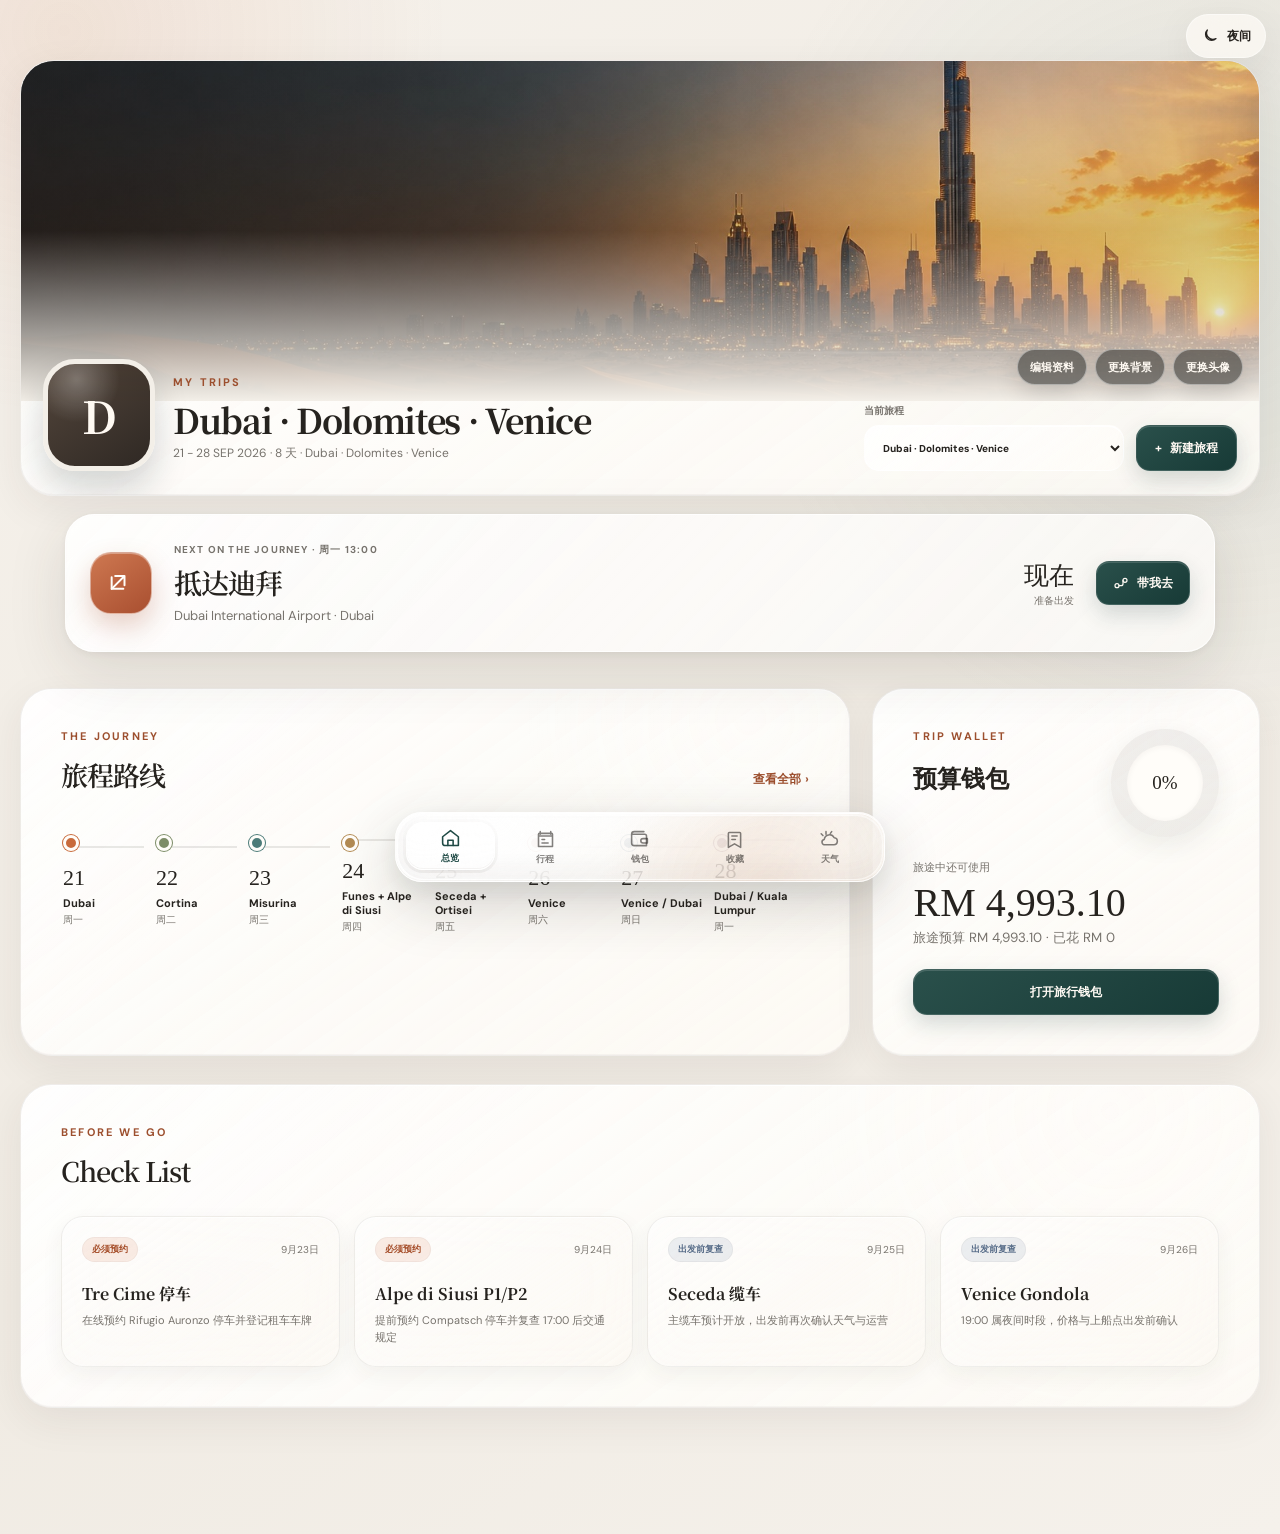
==== commit faf5af63: "Rename checklist heading" ====
--- a/via26/index.html
+++ b/via26/index.html
@@ -82,7 +82,7 @@
             <div class="section-heading">
               <div>
                 <p class="eyebrow">BEFORE WE GO</p>
-                <h2>需要记住的事</h2>
+                <h2>Check List</h2>
               </div>
             </div>
             <div class="reminder-list" id="reminder-list"></div>
--- a/via26/styles.css
+++ b/via26/styles.css
@@ -23,6 +23,9 @@
   --photo-rgb: 76, 112, 104;
   --photo-soft-rgb: 160, 176, 168;
   --photo-deep-rgb: 36, 54, 50;
+  --on-image: #fffaf2;
+  --on-image-muted: rgba(255, 250, 242, 0.82);
+  --on-image-soft: rgba(255, 250, 242, 0.64);
   --scene-dubai-image: url("./assets/dubai-city-desert.jpg");
   --scene-dolomites-image: url("./assets/dolomites-meadow.jpg");
   --scene-venice-image: url("./assets/venice-gondola.jpg");
@@ -928,7 +931,7 @@
 }
 
 .day-summary.has-image {
-  color: var(--white);
+  color: var(--on-image);
   background-color: var(--ink);
   background-image:
     linear-gradient(90deg, rgba(10, 38, 35, 0.93) 0%, rgba(10, 38, 35, 0.7) 55%, rgba(10, 38, 35, 0.28) 100%),
@@ -951,9 +954,17 @@
   z-index: 1;
 }
 
+.day-summary.has-image .day-title strong,
+.day-summary.has-image .scene-name,
+.day-summary.has-image .day-summary-meta {
+  color: var(--on-image);
+  text-shadow: 0 2px 12px rgba(0, 0, 0, 0.48);
+}
+
 .day-summary.has-image .day-title span,
 .day-summary.has-image .day-weather {
-  color: rgba(255, 255, 255, 0.72);
+  color: var(--on-image-muted);
+  text-shadow: 0 2px 12px rgba(0, 0, 0, 0.42);
 }
 
 .day-summary.has-image .day-weather svg {
@@ -967,12 +978,12 @@
 }
 
 .day-summary.has-image .chevron::before {
-  border-color: var(--white);
+  border-color: var(--on-image);
 }
 
 .scene-name {
   display: none;
-  color: rgba(255, 255, 255, 0.6);
+  color: var(--on-image-soft);
   letter-spacing: 0.14em;
   font-size: 8px;
   font-weight: 700;
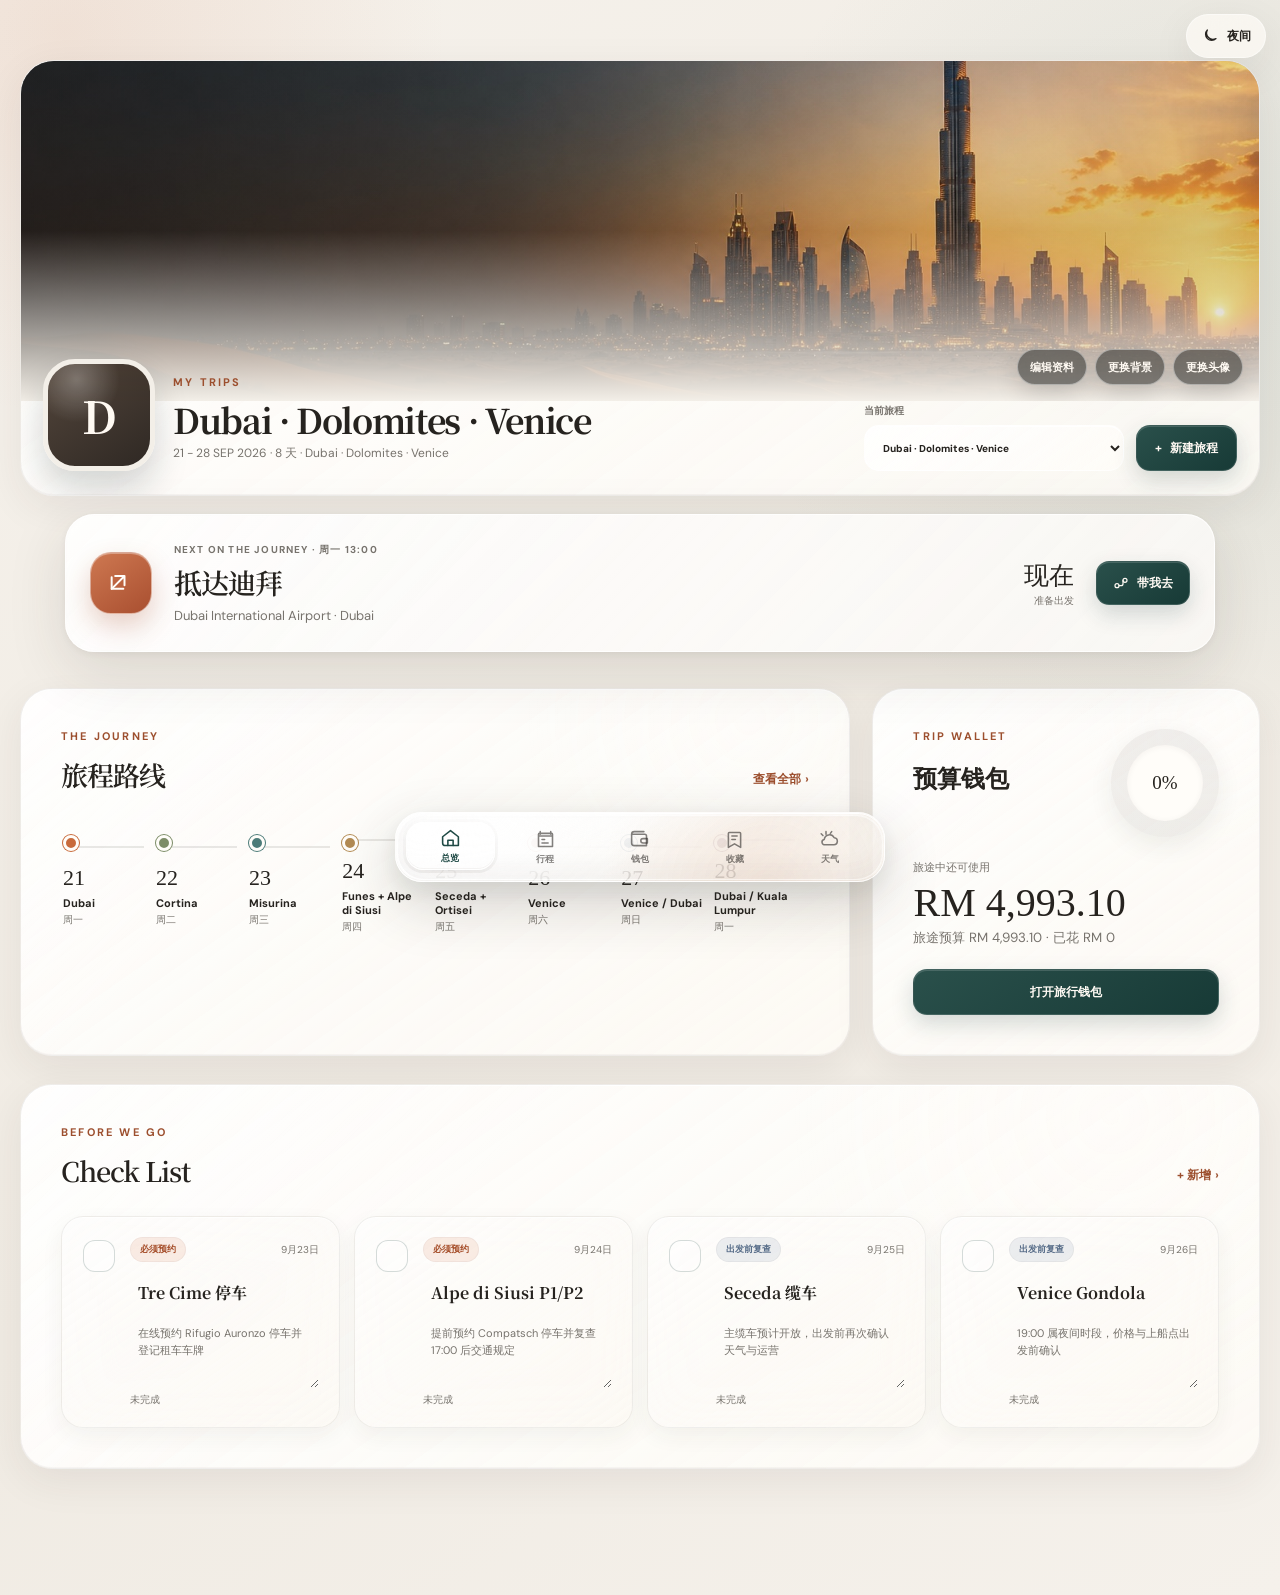
==== commit 61867cea: "Make checklist editable" ====
--- a/via26/index.html
+++ b/via26/index.html
@@ -84,6 +84,7 @@
                 <p class="eyebrow">BEFORE WE GO</p>
                 <h2>Check List</h2>
               </div>
+              <button class="text-button" id="add-checklist-button" type="button">+ 新增</button>
             </div>
             <div class="reminder-list" id="reminder-list"></div>
           </section>
--- a/via26/styles.css
+++ b/via26/styles.css
@@ -763,24 +763,77 @@
 
 .reminder-list {
   display: grid;
-  grid-template-columns: repeat(4, 1fr);
+  grid-template-columns: repeat(auto-fit, minmax(230px, 1fr));
   gap: 14px;
 }
 
 .reminder {
-  min-height: 150px;
+  display: grid;
+  min-height: 170px;
   padding: 20px;
   border: 1px solid var(--line);
   border-radius: 18px;
   background: rgba(255, 255, 255, 0.42);
+  grid-template-columns: auto minmax(0, 1fr);
+  gap: 14px;
 }
 
 .reminder-top {
   display: flex;
   align-items: center;
   justify-content: space-between;
-  margin-bottom: 20px;
+  margin-bottom: 12px;
   gap: 8px;
+}
+
+.checklist-check {
+  display: inline-grid;
+  width: 34px;
+  height: 34px;
+  margin-top: 2px;
+  cursor: pointer;
+  place-items: center;
+}
+
+.checklist-check input {
+  position: absolute;
+  width: 1px;
+  height: 1px;
+  opacity: 0;
+  pointer-events: none;
+}
+
+.checklist-check span {
+  display: grid;
+  width: 32px;
+  height: 32px;
+  border: 1px solid rgba(23, 63, 58, 0.18);
+  border-radius: 12px;
+  color: transparent;
+  background: rgba(255, 255, 255, 0.42);
+  box-shadow: 0 1px 0 rgba(255, 255, 255, 0.65) inset;
+  place-items: center;
+  font-size: 15px;
+  font-weight: 800;
+  transition:
+    color 0.18s ease,
+    background 0.18s ease,
+    border-color 0.18s ease,
+    transform 0.18s ease;
+}
+
+.checklist-check input:checked + span {
+  color: #fffaf2;
+  border-color: transparent;
+  background: var(--orange);
+}
+
+.checklist-check:active span {
+  transform: scale(0.94);
+}
+
+.checklist-body {
+  min-width: 0;
 }
 
 .reminder-date {
@@ -822,17 +875,69 @@
   background: rgba(183, 149, 87, 0.16);
 }
 
-.reminder h3 {
+.status[data-status="待处理"] {
+  color: #6e685f;
+  background: rgba(126, 123, 114, 0.12);
+}
+
+.status[data-status="已完成"] {
+  color: #537568;
+  background: rgba(91, 137, 119, 0.14);
+}
+
+.checklist-title,
+.checklist-detail {
+  width: 100%;
+  border: 0;
+  color: var(--ink);
+  background: transparent;
+  outline: 0;
+}
+
+.checklist-title {
   margin: 0 0 7px;
+  padding: 7px 8px;
+  border-radius: 10px;
   font-family: "Noto Serif SC", Georgia, serif;
   font-size: 16px;
-}
-
-.reminder p {
-  margin: 0;
+  font-weight: 700;
+}
+
+.checklist-detail {
+  min-height: 70px;
+  padding: 7px 8px;
+  border-radius: 10px;
+  resize: vertical;
   color: var(--muted);
   font-size: 11px;
   line-height: 1.55;
+}
+
+.checklist-title:focus,
+.checklist-detail:focus {
+  background: rgba(255, 255, 255, 0.46);
+  box-shadow: 0 0 0 1px rgba(212, 119, 69, 0.16) inset;
+}
+
+.checklist-record {
+  margin: 0;
+  color: var(--muted);
+  font-size: 10px;
+}
+
+.checklist-item.is-done .checklist-title {
+  color: var(--muted);
+  text-decoration: line-through;
+}
+
+.checklist-item.is-done .checklist-detail {
+  opacity: 0.72;
+}
+
+:root[data-theme="dark"] .checklist-check span,
+:root[data-theme="dark"] .checklist-title:focus,
+:root[data-theme="dark"] .checklist-detail:focus {
+  background: rgba(255, 255, 255, 0.08);
 }
 
 .page-intro {
